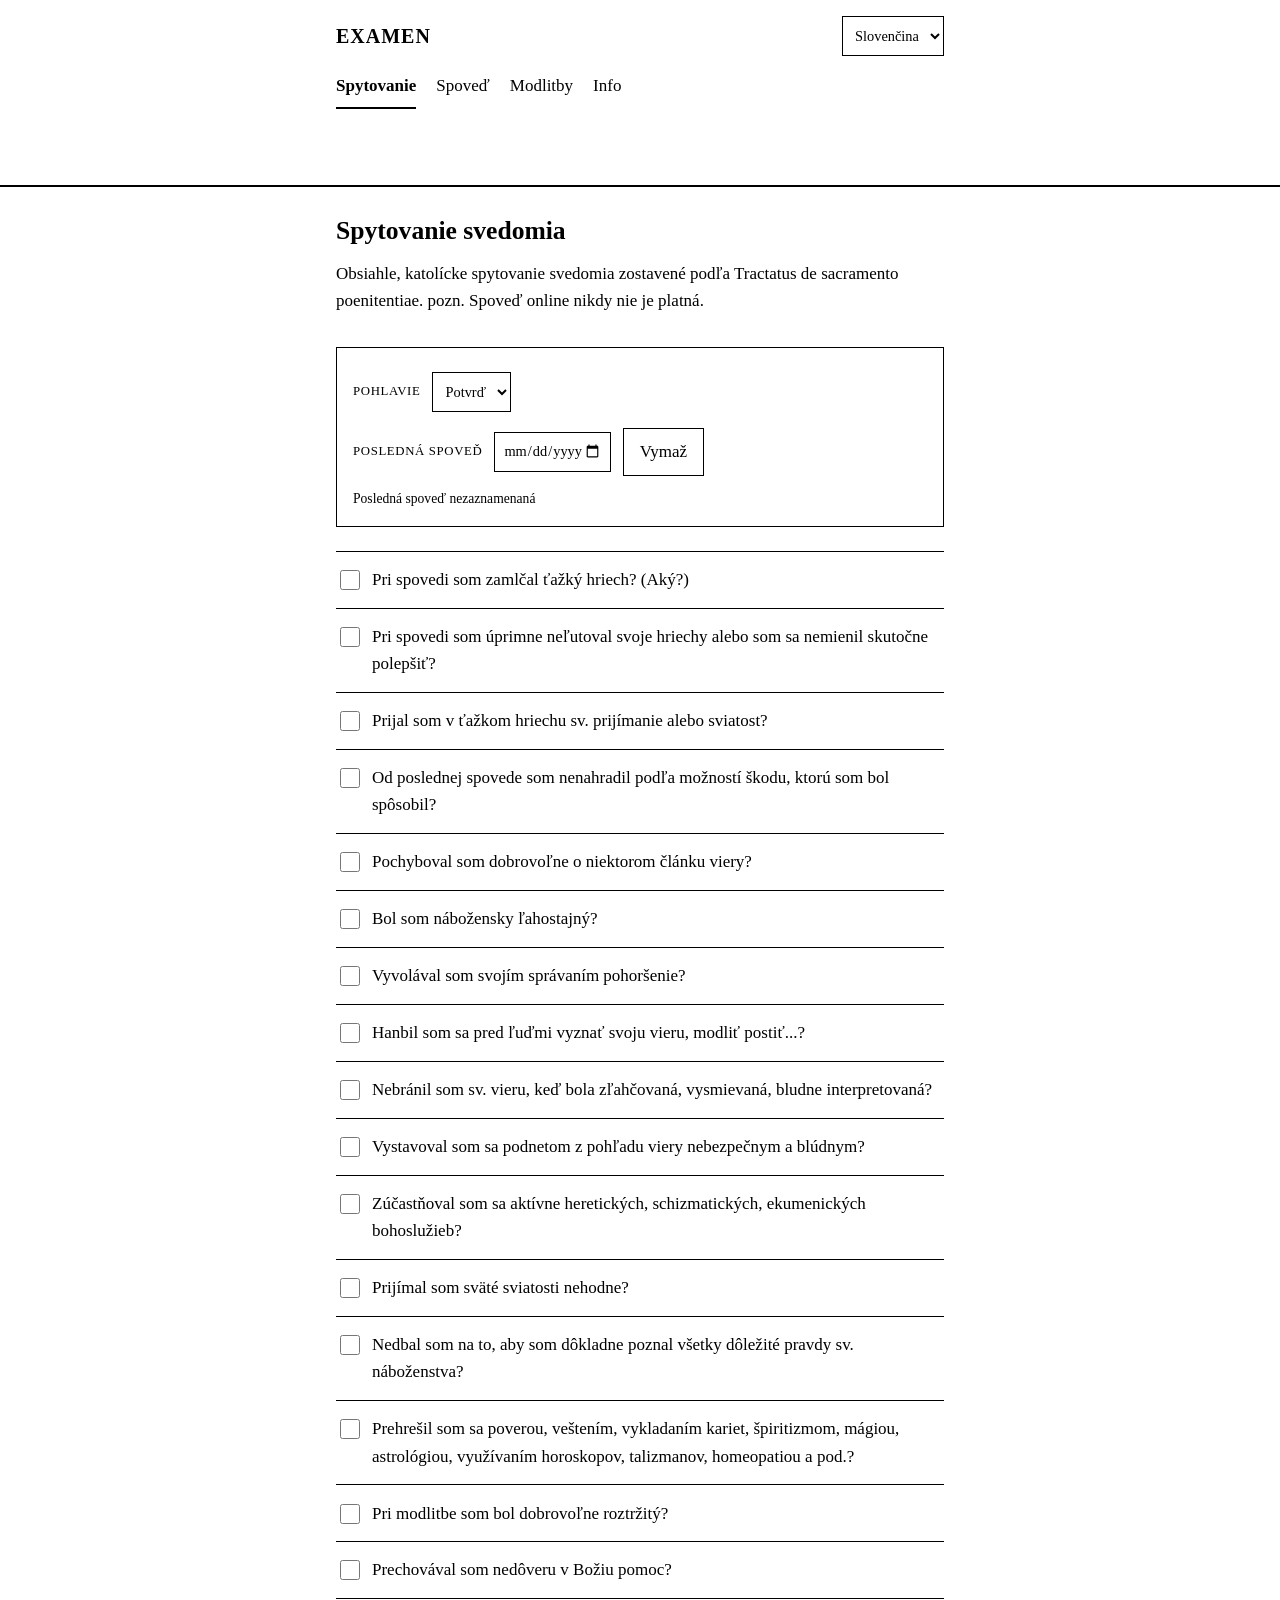
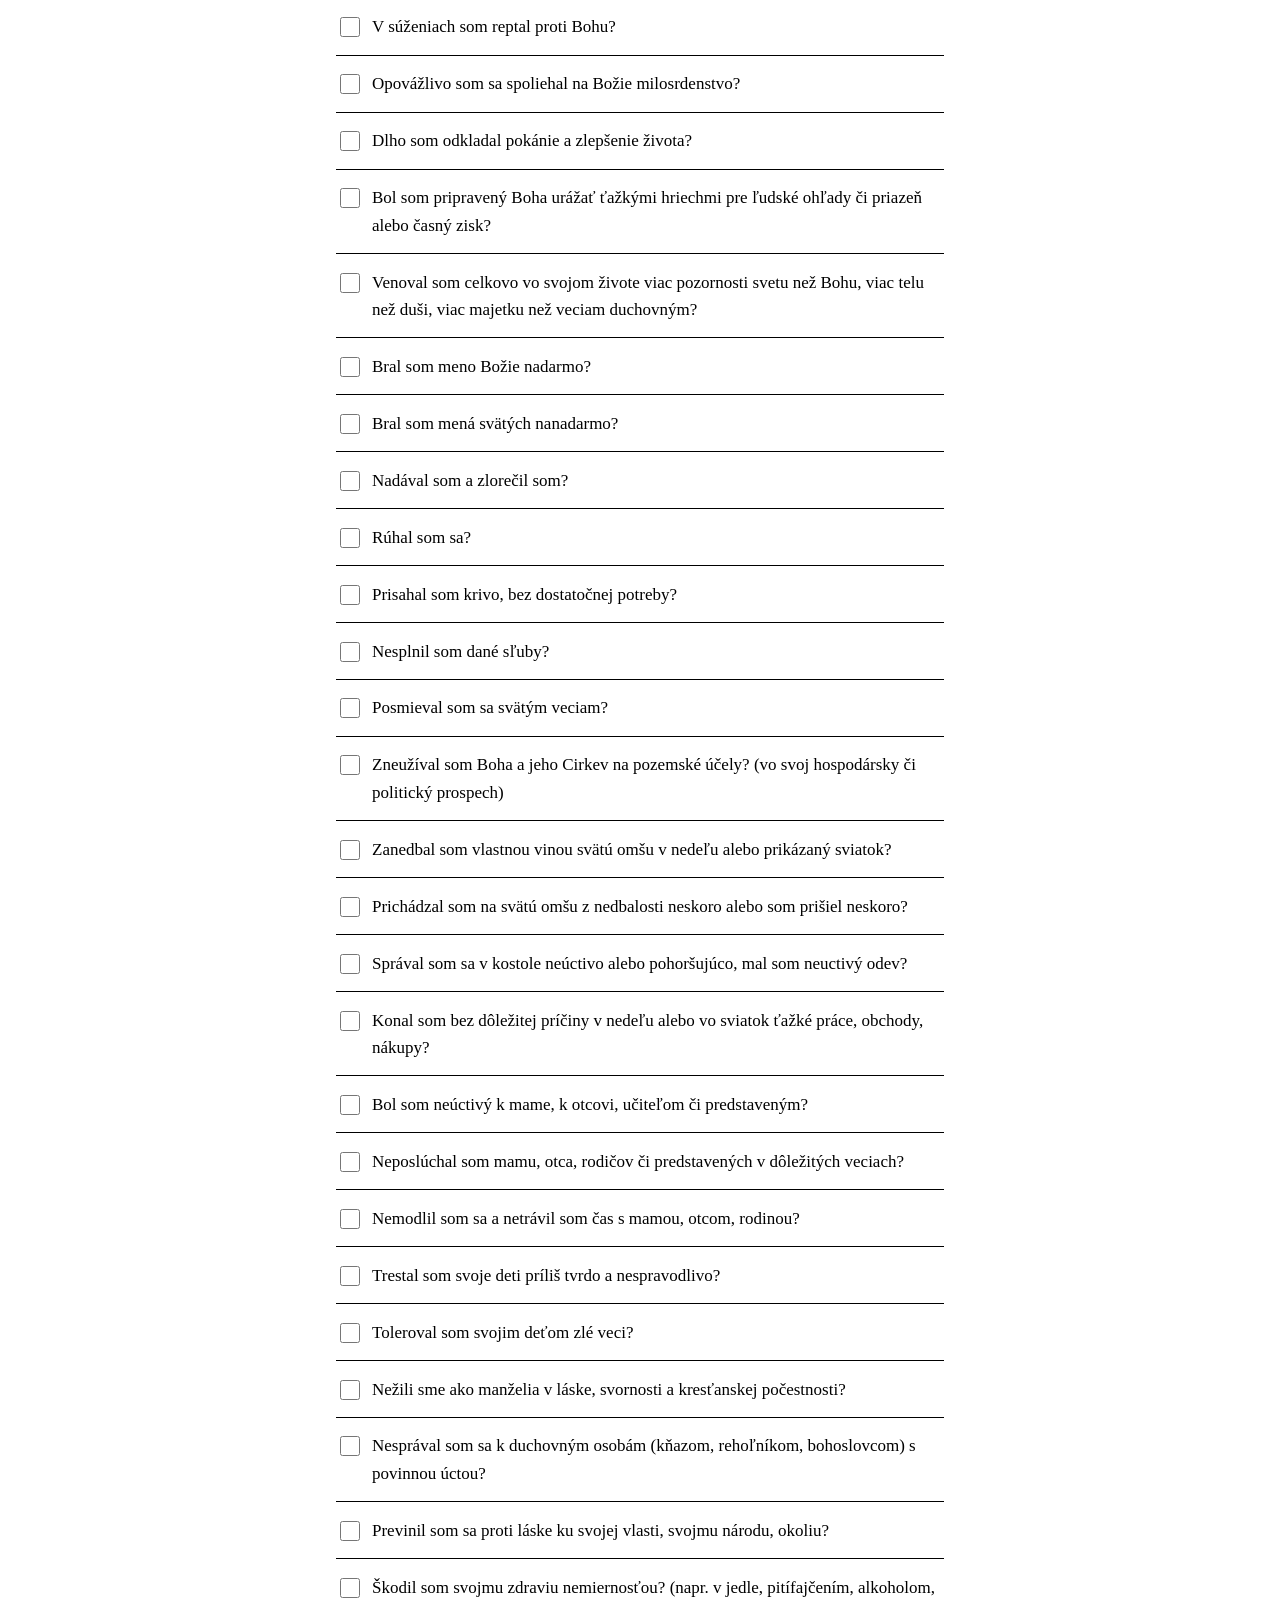
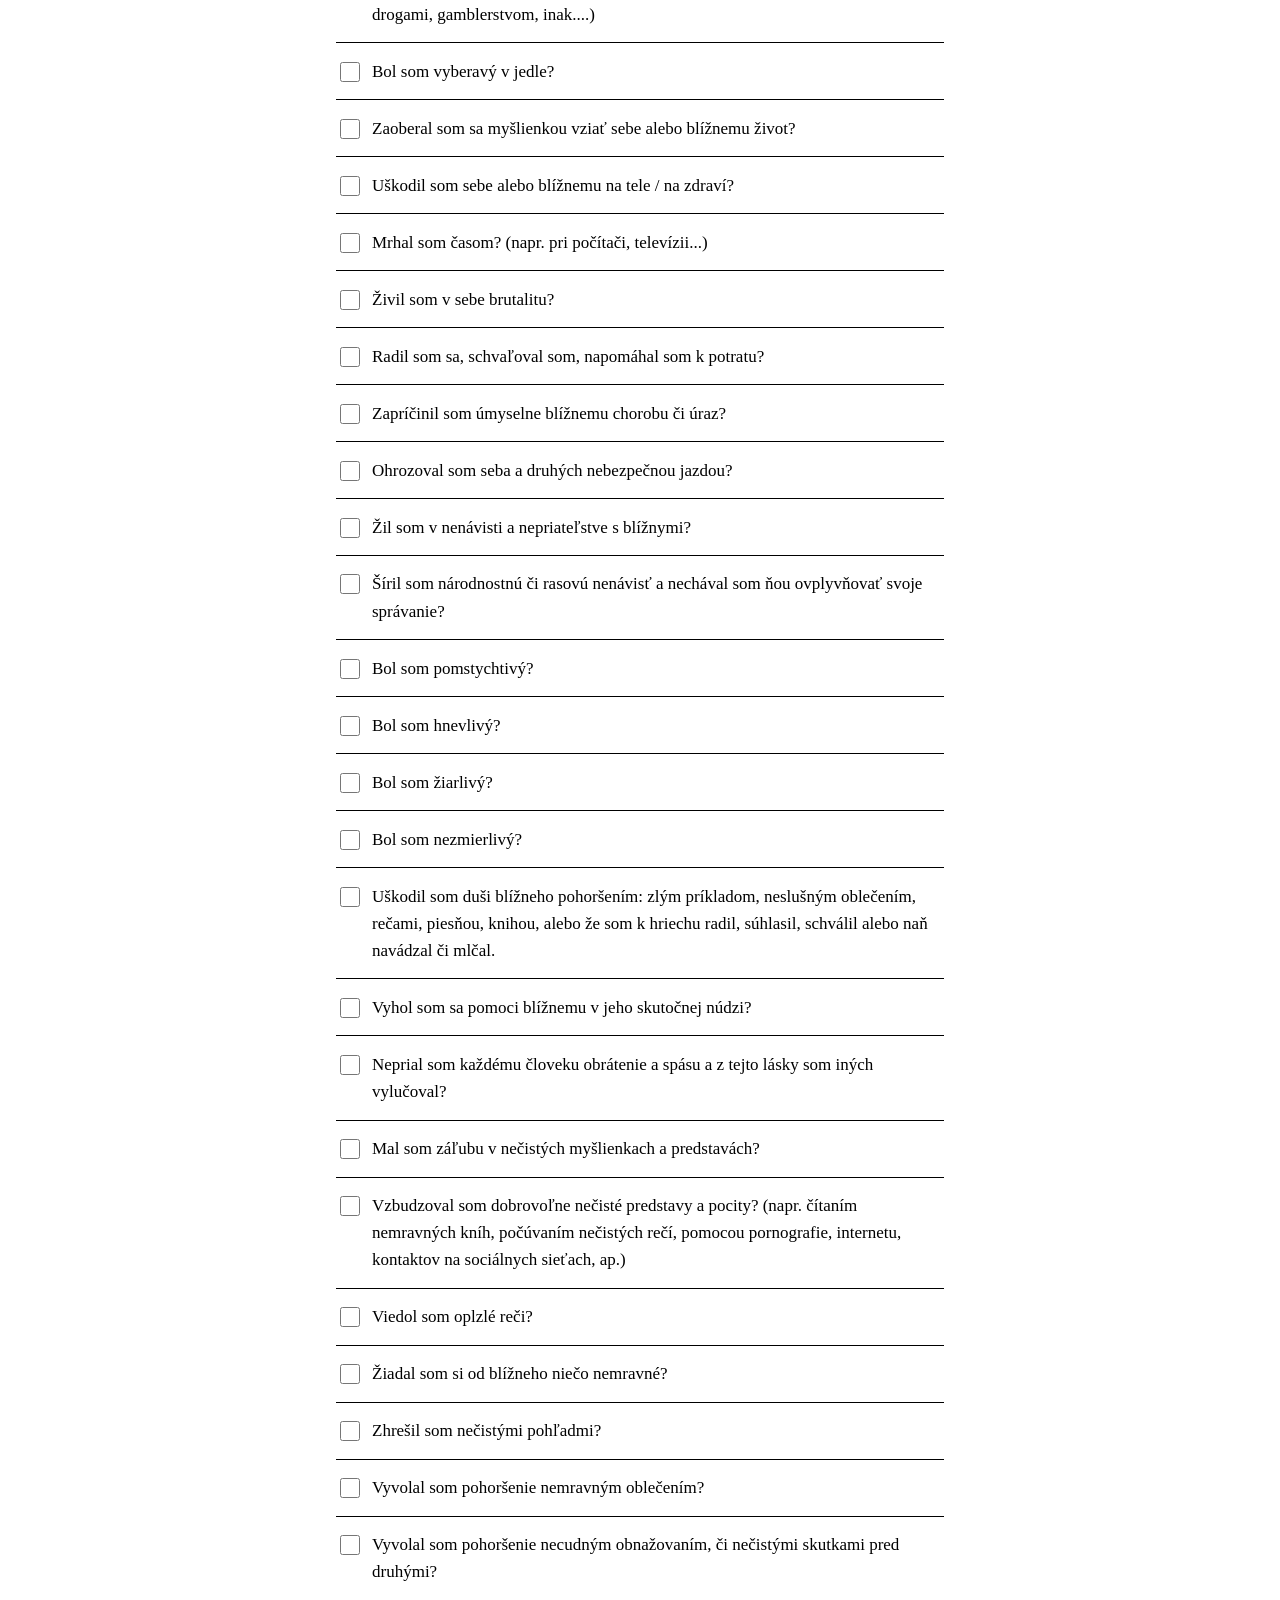
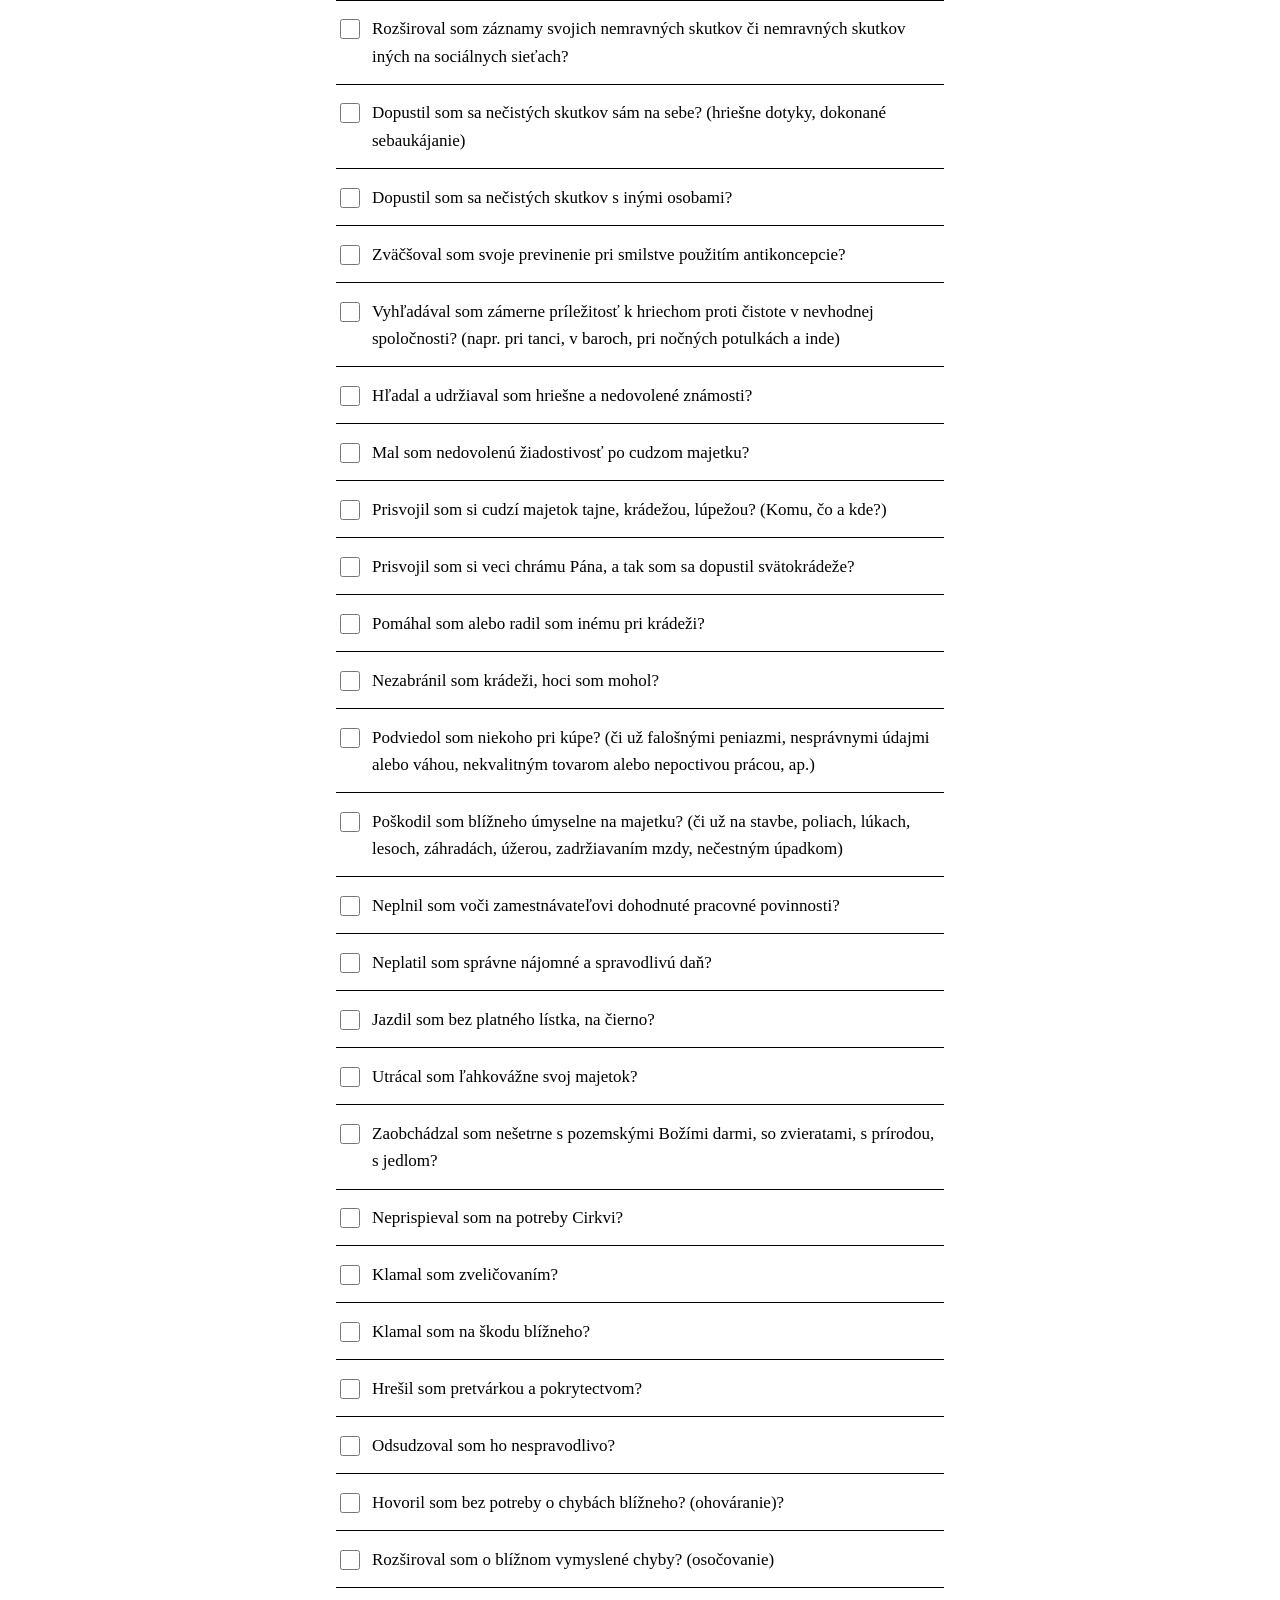
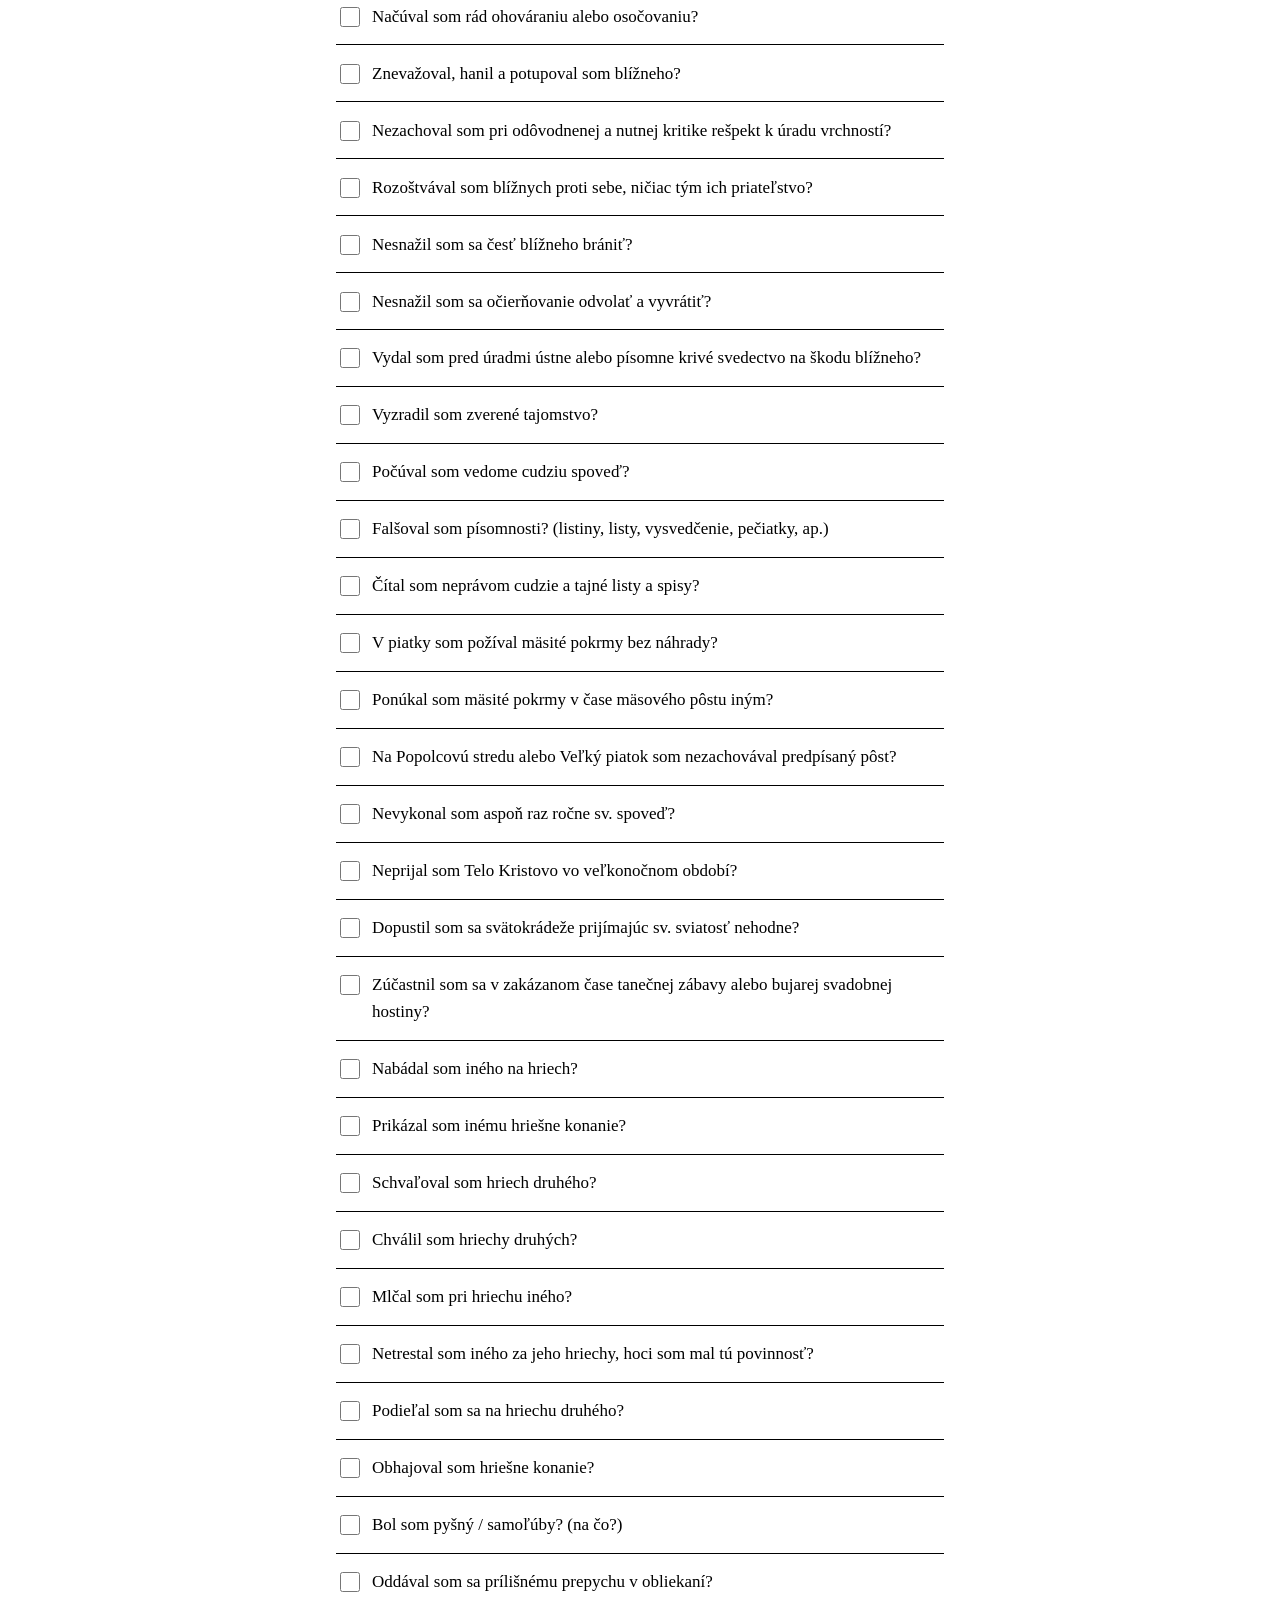
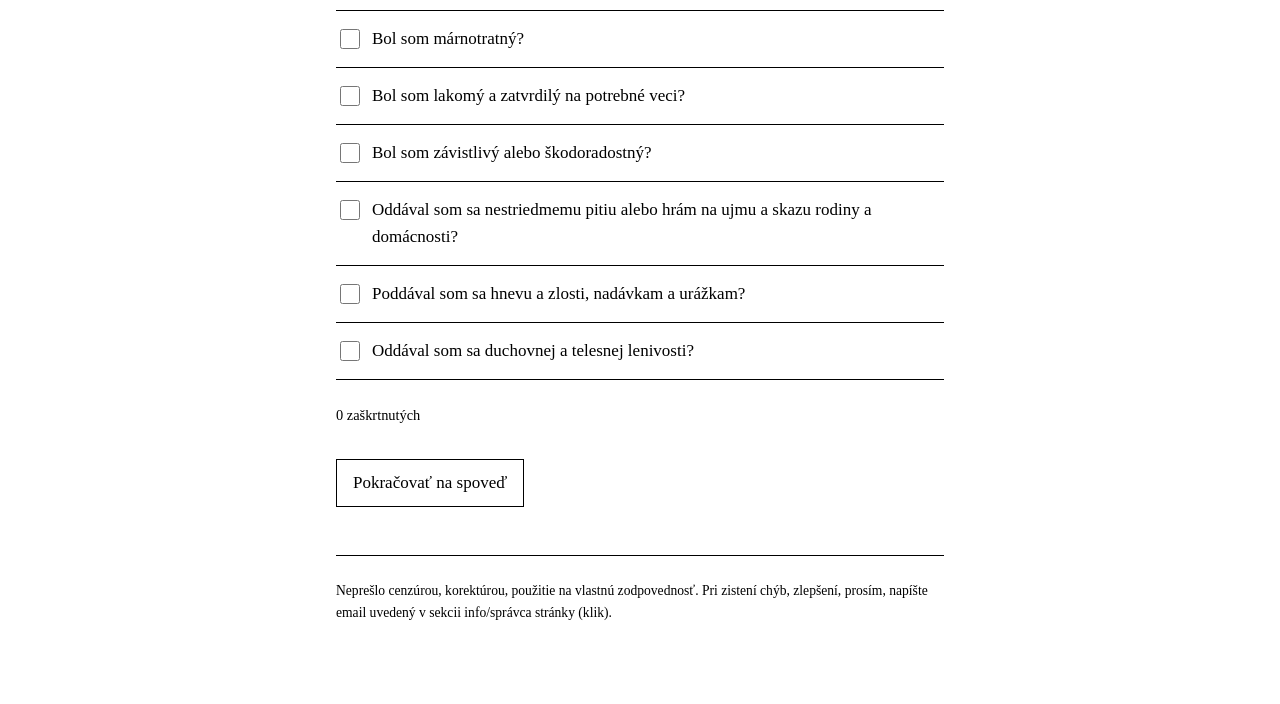
==== index.html @ a6e1ce01 "Initial commit of the app" ====
<!DOCTYPE html>
<html lang="sk">
<head>
<meta charset="utf-8">
<meta name="viewport" content="width=device-width, initial-scale=1">
<title>Spytovanie svedomia pred spoveďou - Examen</title>
<meta name="description" content="Obsiahle katolícke spytovanie svedomia pred svätou spoveďou. 125 otázok, zaškrtnuté hriechy zostávajú len vo vašom prehliadači.">
<link rel="canonical" href="https://spovednezrkadlo.sk/">
<link rel="alternate" hreflang="sk" href="https://spovednezrkadlo.sk/">
<link rel="alternate" hreflang="en" href="https://spovednezrkadlo.sk/?lang=en">
<link rel="alternate" hreflang="de" href="https://spovednezrkadlo.sk/?lang=de">
<link rel="alternate" hreflang="x-default" href="https://spovednezrkadlo.sk/">
<meta property="og:type" content="website">
<meta property="og:site_name" content="Examen">
<meta property="og:locale" content="sk_SK">
<meta property="og:locale:alternate" content="en_GB">
<meta property="og:locale:alternate" content="de_DE">
<meta property="og:title" content="Spytovanie svedomia pred spoveďou - Examen">
<meta property="og:description" content="Obsiahle katolícke spytovanie svedomia pred svätou spoveďou. 125 otázok, zaškrtnuté hriechy zostávajú len vo vašom prehliadači.">
<meta property="og:url" content="https://spovednezrkadlo.sk/">
<meta property="og:image" content="https://spovednezrkadlo.sk/og-image.png">
<meta property="og:image:width" content="1200">
<meta property="og:image:height" content="630">
<meta name="twitter:card" content="summary_large_image">
<link rel="icon" href="favicon.svg" type="image/svg+xml">
<link rel="stylesheet" href="style.css">
<script type="application/ld+json">
{
  "@context": "https://schema.org",
  "@type": "WebApplication",
  "name": "Examen",
  "alternateName": "Spovedné zrkadlo",
  "url": "https://spovednezrkadlo.sk/",
  "description": "Obsiahle katolícke spytovanie svedomia pred svätou spoveďou. 125 otázok, zaškrtnuté hriechy zostávajú len vo vašom prehliadači.",
  "applicationCategory": "LifestyleApplication",
  "operatingSystem": "Any (web browser)",
  "browserRequirements": "Requires JavaScript",
  "inLanguage": ["sk", "en", "de"],
  "isAccessibleForFree": true,
  "offers": { "@type": "Offer", "price": "0", "priceCurrency": "EUR" },
  "license": "https://www.gnu.org/licenses/gpl-3.0.html"
}
</script>
</head>
<body data-page="index">

  <header>
    <div class="wrap">
      <div class="bar">
        <a class="brand" href="index.html" data-i18n="app.name">Examen</a>
        <select id="lang" aria-label="Language"></select>
      </div>
      <nav>
        <a href="index.html" class="active" data-i18n="nav.index">Spytovanie</a>
        <a href="confession.html" data-i18n="nav.confession">Spoveď</a>
        <a href="prayers.html" data-i18n="nav.prayers">Modlitby</a>
        <a href="contact.html" data-i18n="nav.contact">Info</a>
      </nav>
    </div>
  </header>

  <main class="wrap">
    <h1 data-i18n="index.heading">Spytovanie svedomia</h1>
    <p class="lead" data-i18n="index.intro">Obsiahle, katolícke spytovanie svedomia zostavené podľa Tractatus de sacramento poenitentiae. pozn. Spoveď online nikdy nie je platná.</p>

    <p id="error" class="note" hidden></p>

    <div class="controls">
      <p class="field">
        <label for="gender" data-i18n="gender.label">Pohlavie</label>
        <select id="gender"></select>
      </p>
      <p class="field">
        <label for="last" data-i18n="last.label">Posledná spoveď</label>
        <input type="date" id="last">
        <button type="button" id="last-clear" data-i18n="last.clear"> Vymaž</button>
      </p>
      <p class="note" id="since"></p>
    </div>

    <div id="questions"></div>

    <div class="actions">
      <span class="count" id="count"></span>
    </div>

    <p class="go">
      <a class="go-link" href="confession.html" data-i18n="index.goto">Pokračovať na spoveď</a>
    </p>

    <footer>
      <p data-i18n="footer.note">Neprešlo cenzúrou, korektúrou, použitie na vlastnú zodpovednosť. Pri zistení chýb, zlepšení, prosím, napíšte email uvedený v sekcii info/správca stránky (klik).</p>
    </footer>
  </main>

<noscript>
  <p class="note">Táto stránka potrebuje JavaScript, aby načítala otázky a modlitby.</p>
</noscript>

<script src="app.js"></script>
</body>
</html>
---- style.css ----
/* Black & white, minimal. */

* { box-sizing: border-box; }

html { -webkit-text-size-adjust: 100%; }

body {
  margin: 0;
  background: #fff;
  color: #000;
  font-family: Georgia, "Times New Roman", serif;
  font-size: 17px;
  line-height: 1.6;
}

.wrap {
  max-width: 40rem;
  margin: 0 auto;
  padding: 0 1rem 4rem;
}

/* Header */

header {
  border-bottom: 2px solid #000;
  margin-bottom: 1.5rem;
}

.bar {
  display: flex;
  flex-wrap: wrap;
  align-items: center;
  justify-content: space-between;
  gap: 0.5rem;
  padding: 1rem 0 0.5rem;
}

.brand {
  font-size: 1.25rem;
  font-weight: bold;
  letter-spacing: 0.05em;
  text-transform: uppercase;
  text-decoration: none;
  color: #000;
}

select {
  font: inherit;
  font-size: 0.9rem;
  color: #000;
  background: #fff;
  border: 1px solid #000;
  border-radius: 0;
  padding: 0.4rem 0.5rem;
  min-height: 2.5rem;
}

nav {
  display: flex;
  flex-wrap: wrap;
  gap: 0 1.25rem;
  padding-bottom: 0.75rem;
}

nav a {
  color: #000;
  text-decoration: none;
  padding: 0.5rem 0;
  min-height: 2.5rem;
  display: inline-flex;
  align-items: center;
  border-bottom: 2px solid transparent;
}

nav a:hover { border-bottom-color: #000; }
nav a.active { border-bottom-color: #000; font-weight: bold; }

/* Text */

h1 { font-size: 1.6rem; margin: 1.5rem 0 0.5rem; }
h2 { font-size: 1.15rem; margin: 2rem 0 0.25rem; }
p { margin: 0.5rem 0 1rem; }

.lead { margin-bottom: 2rem; }

hr {
  border: 0;
  border-top: 1px solid #000;
  margin: 2rem 0;
}

a { color: #000; }

/* Controls */

.controls {
  border: 1px solid #000;
  padding: 0.5rem 1rem 1rem;
  margin-bottom: 1.5rem;
}

.field {
  display: flex;
  flex-wrap: wrap;
  align-items: center;
  gap: 0.75rem;
  margin: 1rem 0 0;
}

.field label {
  flex: none;
  font-size: 0.8rem;
  letter-spacing: 0.05em;
  text-transform: uppercase;
}

input[type="date"] {
  font: inherit;
  font-size: 0.9rem;
  color: #000;
  background: #fff;
  border: 1px solid #000;
  border-radius: 0;
  padding: 0.4rem 0.5rem;
  min-height: 2.5rem;
}

.controls .note { margin: 0.75rem 0 0; }

/* Questions */

.qgroup h2 {
  font-size: 0.85rem;
  letter-spacing: 0.08em;
  text-transform: uppercase;
  margin: 2.5rem 0 0.5rem;
}

.qgroup:first-child h2 { margin-top: 1rem; }

ol.questions {
  list-style: none;
  margin: 0;
  padding: 0;
  border-top: 1px solid #000;
}

ol.questions li { border-bottom: 1px solid #000; }

ol.questions label {
  display: flex;
  gap: 0.75rem;
  align-items: flex-start;
  padding: 0.9rem 0.25rem;
  cursor: pointer;
  min-height: 3rem;
}

ol.questions input[type="checkbox"] {
  width: 1.25rem;
  height: 1.25rem;
  margin: 0.25rem 0 0;
  accent-color: #000;
  flex: none;
}

.qtext { flex: 1; }

input:checked ~ .qtext { text-decoration: line-through; }

/* Buttons */

.actions {
  display: flex;
  flex-wrap: wrap;
  gap: 0.75rem;
  align-items: center;
  margin: 1.5rem 0;
}

button {
  font: inherit;
  color: #000;
  background: #fff;
  border: 1px solid #000;
  border-radius: 0;
  padding: 0.6rem 1rem;
  min-height: 2.75rem;
  cursor: pointer;
}

button:hover { background: #000; color: #fff; }

.count { font-size: 0.9rem; }

/* Confession */

.formula {
  border-left: 2px solid #000;
  padding-left: 1rem;
  margin: 1.5rem 0;
}

ol.sins {
  margin: 1.5rem 0;
  padding-left: 1.5rem;
}

ol.sins li { margin-bottom: 0.5rem; }

.go { margin: 2rem 0; }

.go-link {
  display: inline-block;
  border: 1px solid #000;
  padding: 0.6rem 1rem;
  min-height: 2.75rem;
  text-decoration: none;
}

.go-link:hover { background: #000; color: #fff; }

/* Prayers */

.prayer { margin-bottom: 2.5rem; }
.prayer p { white-space: pre-line; }

.source {
  font-size: 0.85rem;
  margin-top: 0.5rem;
}

/* Contact */

dl.contact { margin: 0; }
dl.contact dt {
  font-size: 0.8rem;
  letter-spacing: 0.05em;
  text-transform: uppercase;
  margin-top: 1.25rem;
}
dl.contact dd { margin: 0.25rem 0 0; }
dl.contact a {
  display: inline-block;
  padding: 0.4rem 0;
  min-height: 2.5rem;
}

footer {
  border-top: 1px solid #000;
  margin-top: 3rem;
  padding-top: 1rem;
  font-size: 0.85rem;
}

.note { font-size: 0.85rem; }

@media (max-width: 30rem) {
  body { font-size: 16px; }
}
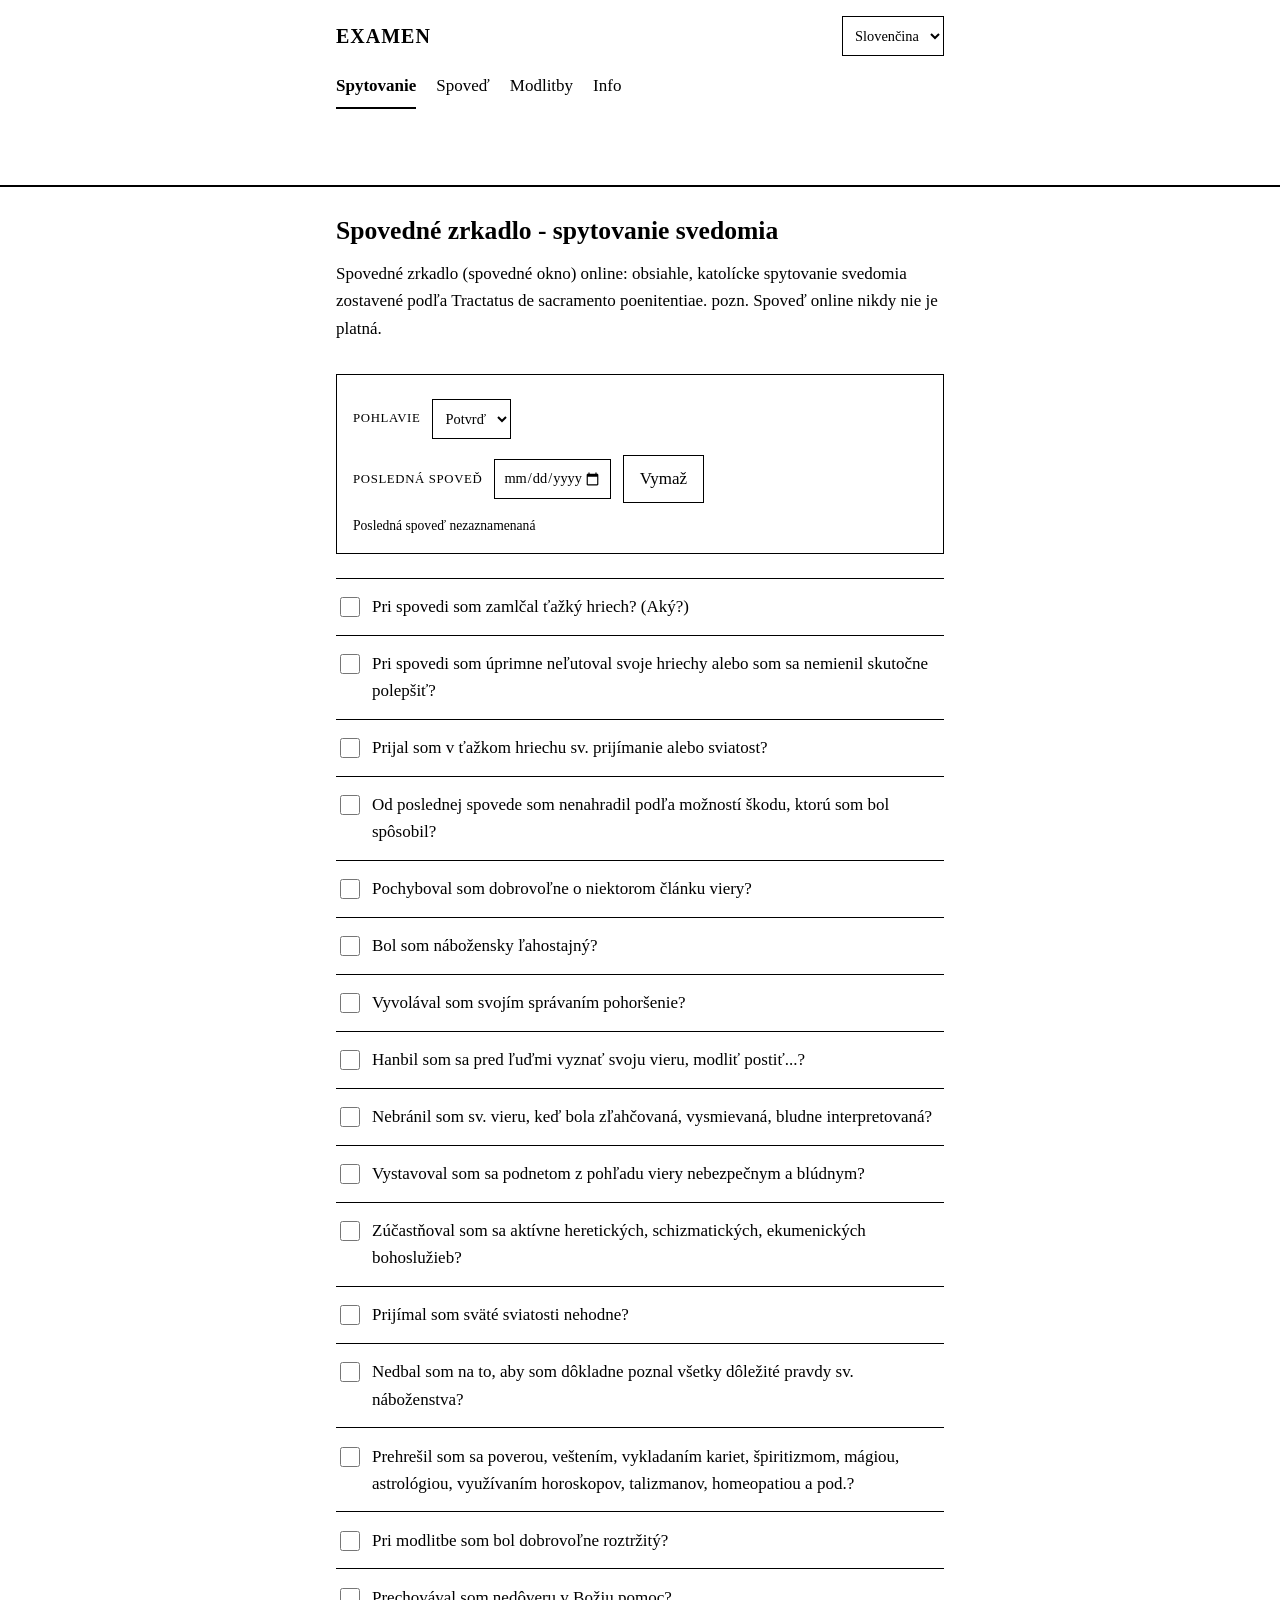
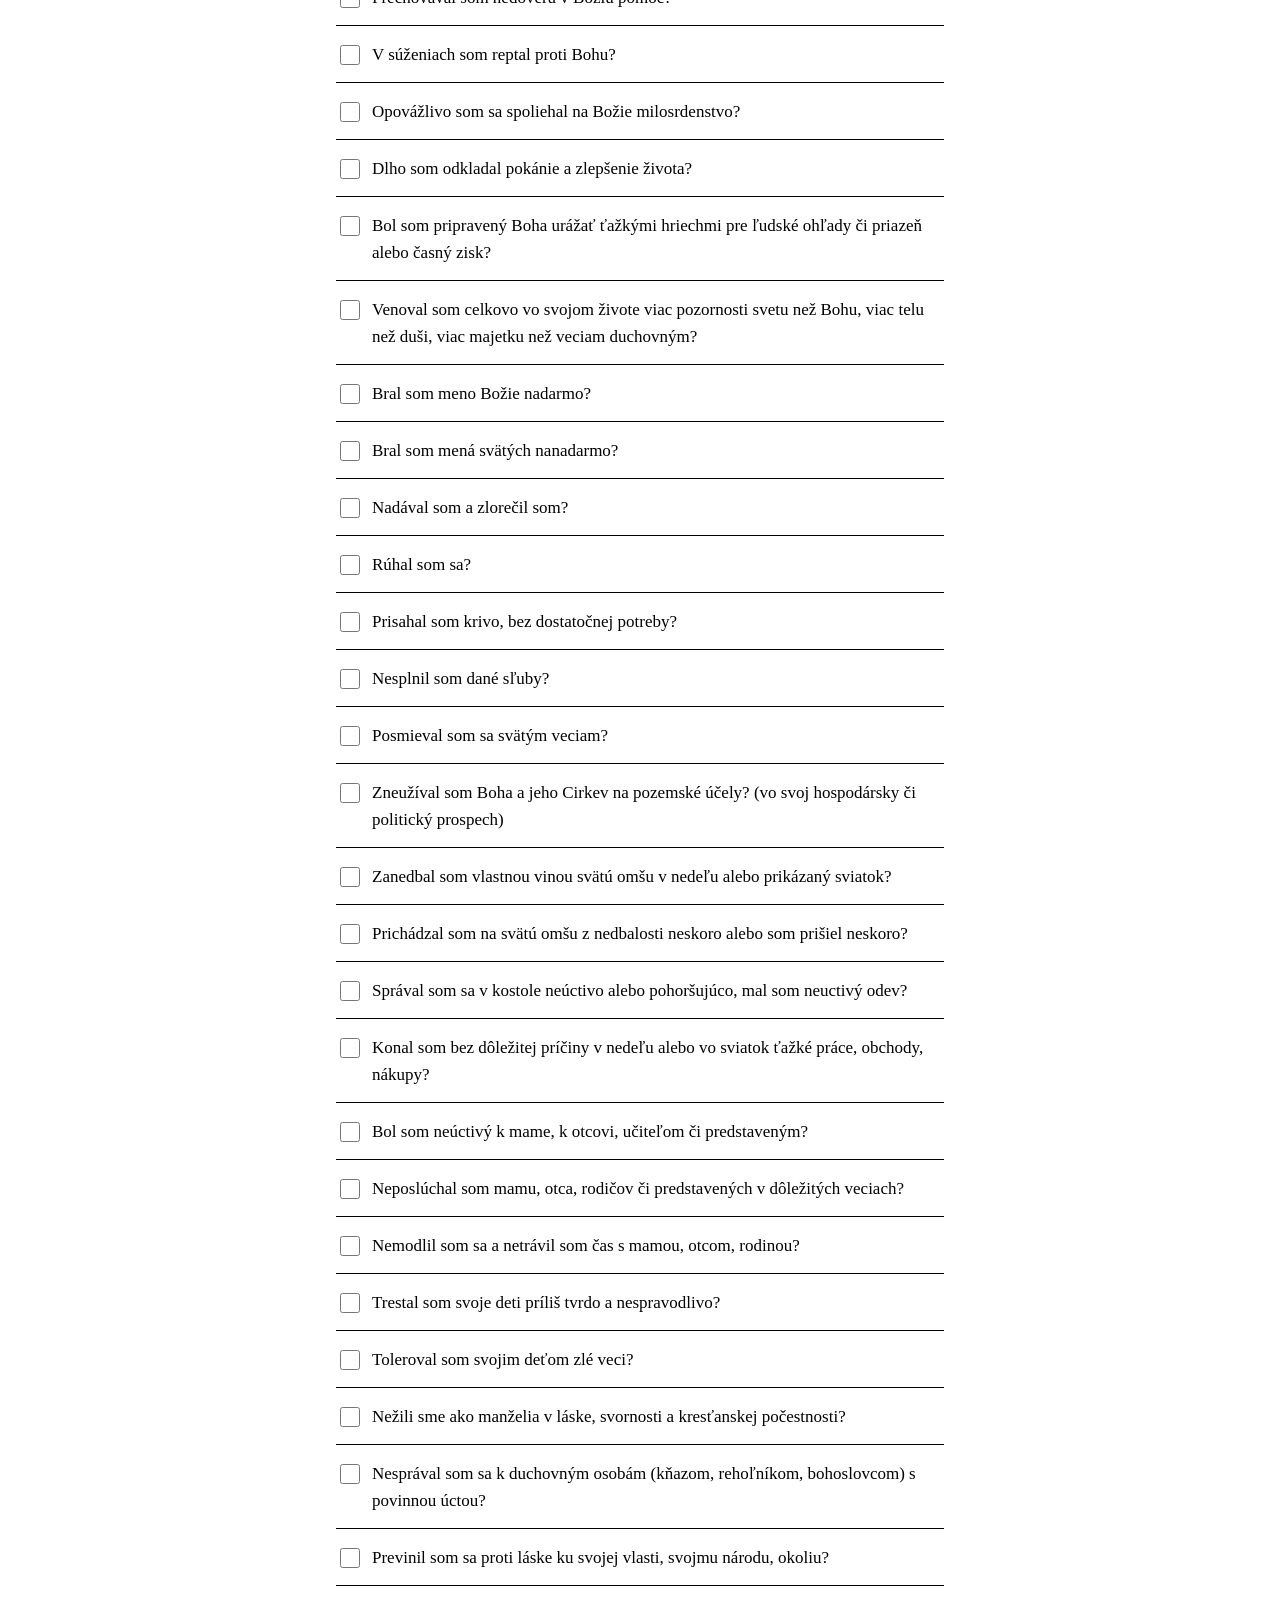
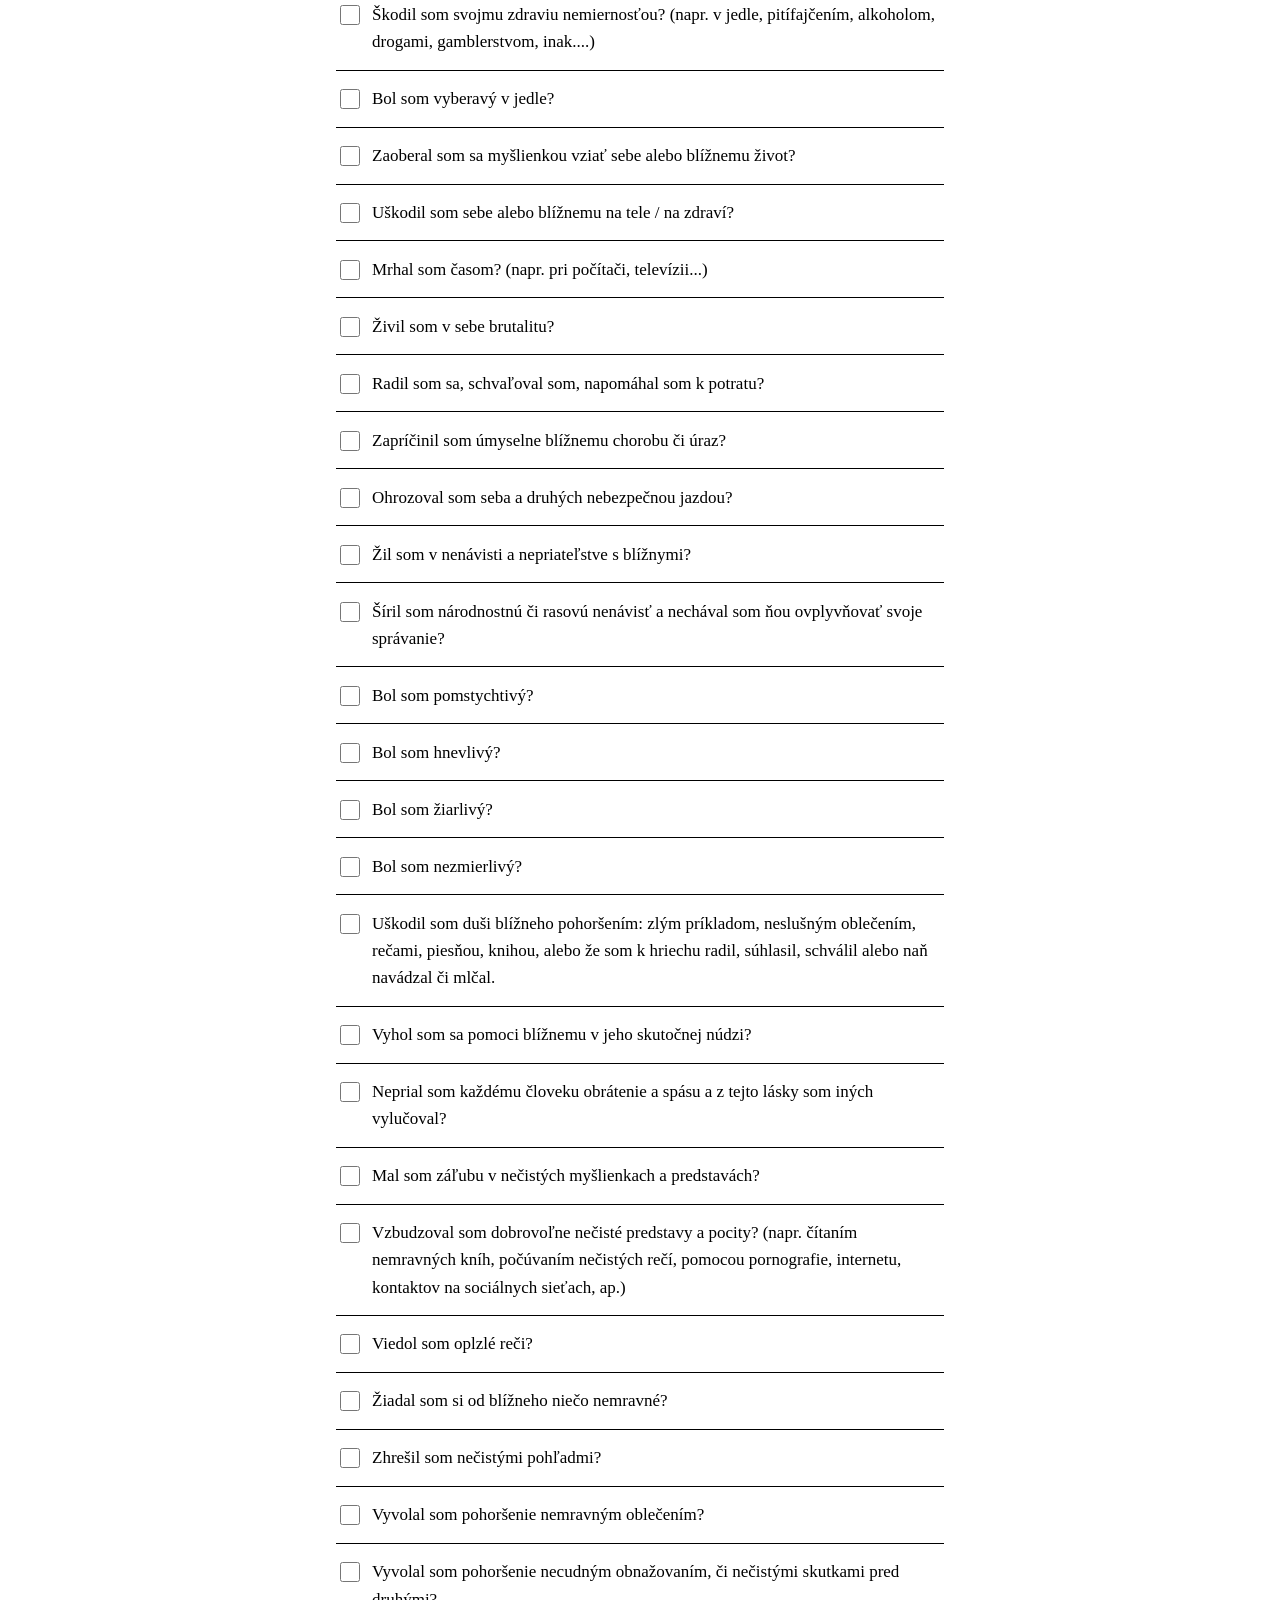
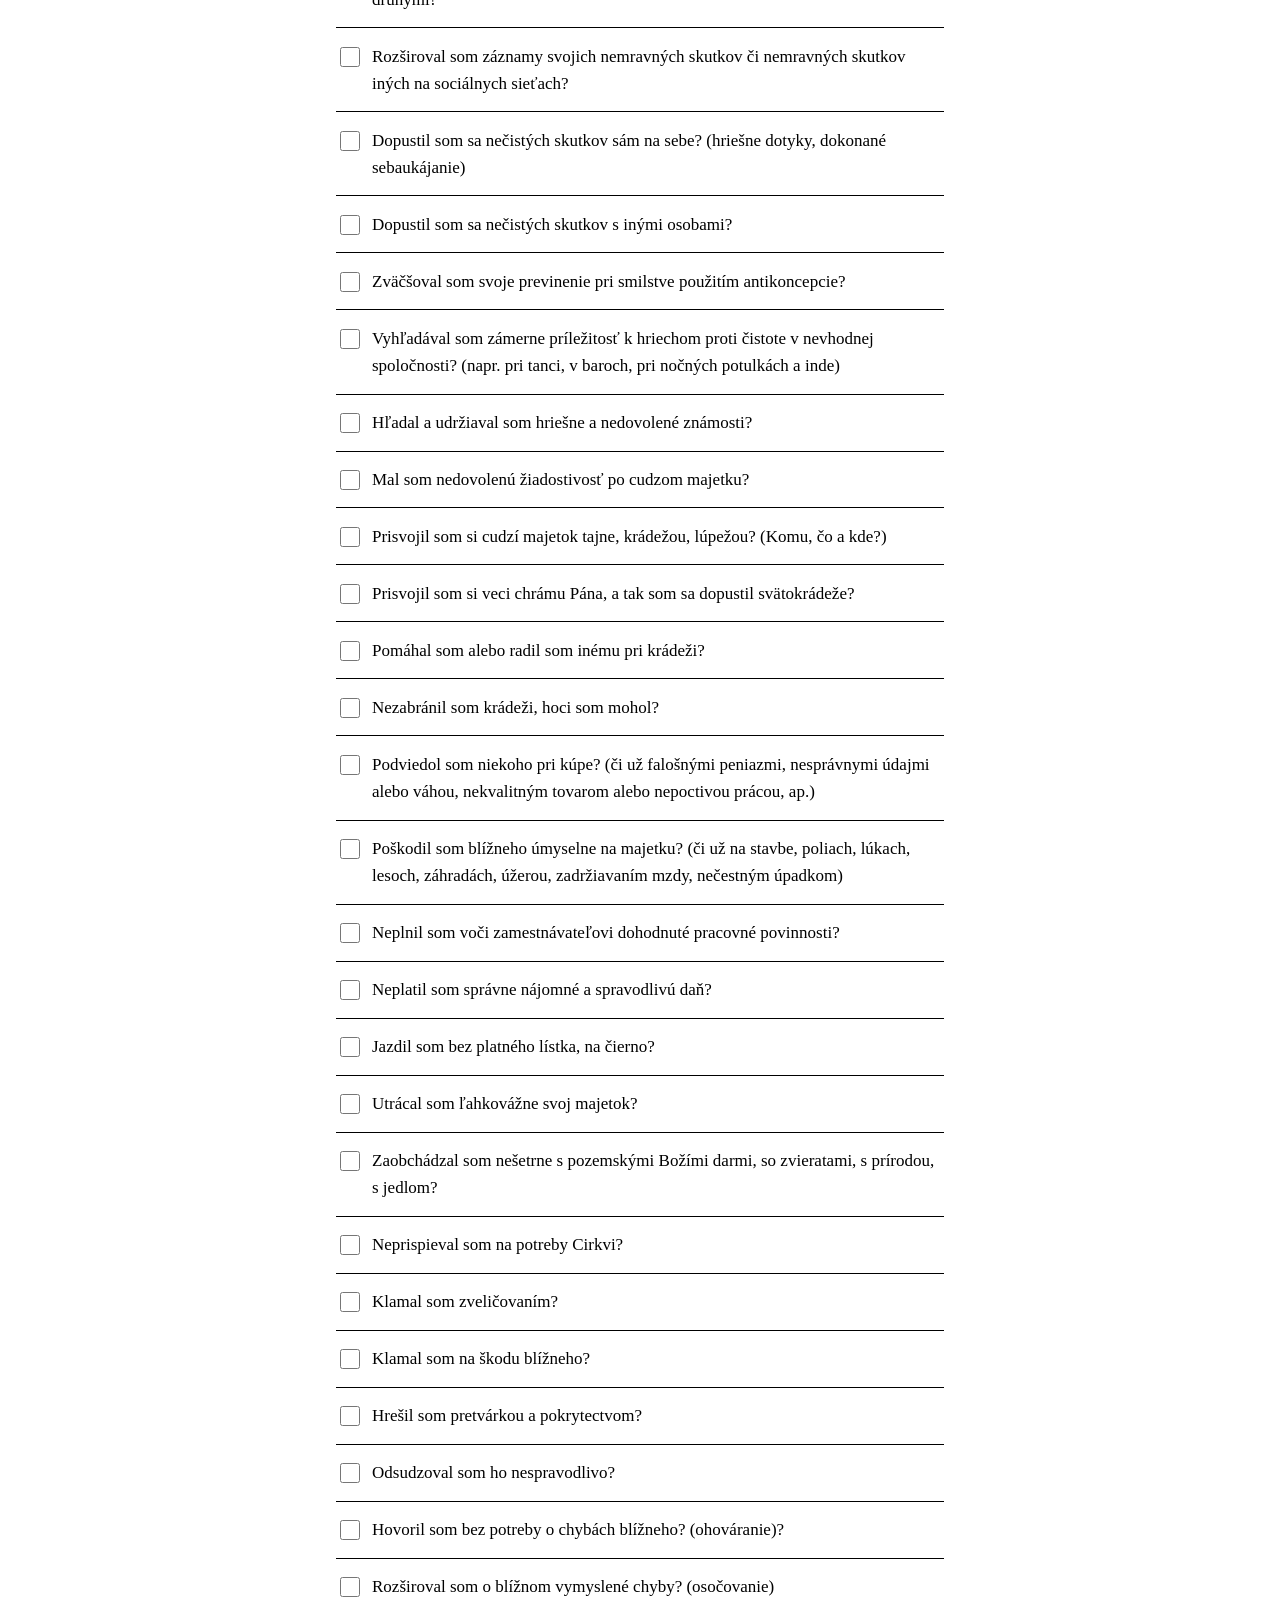
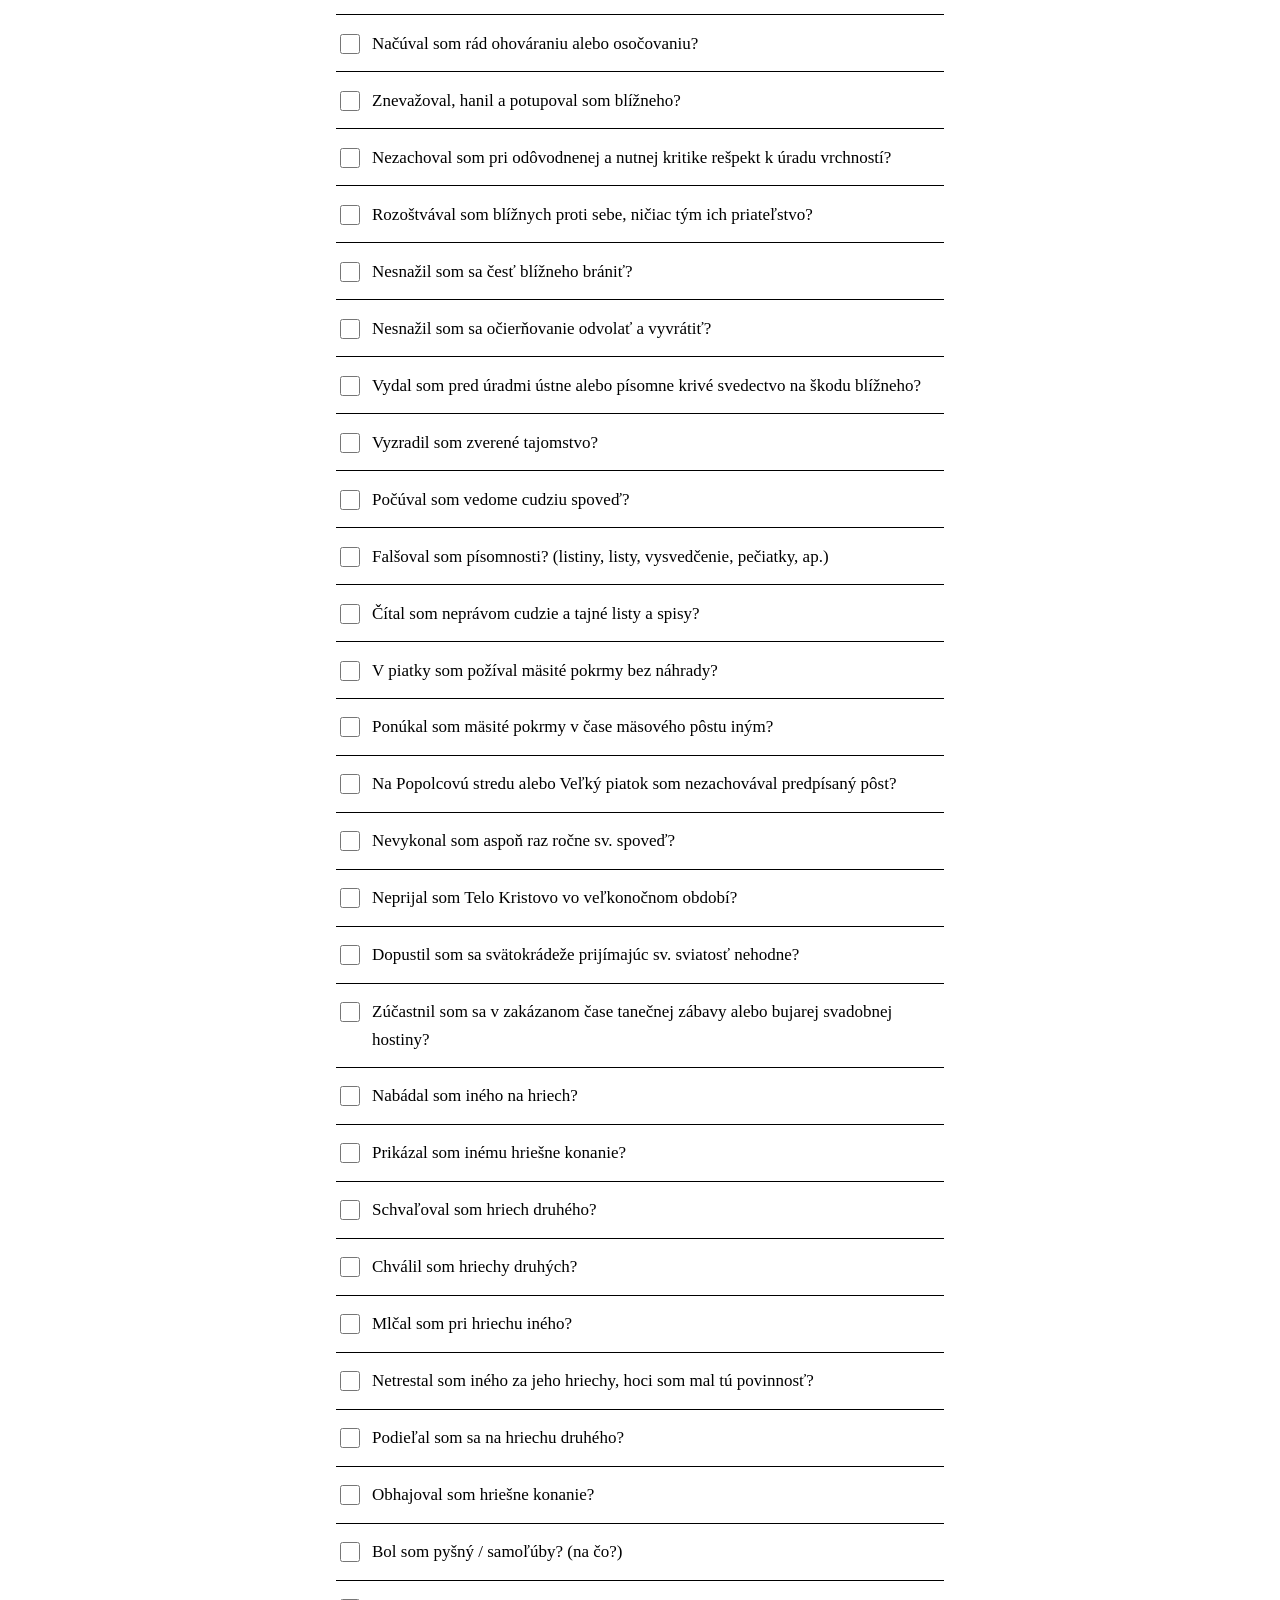
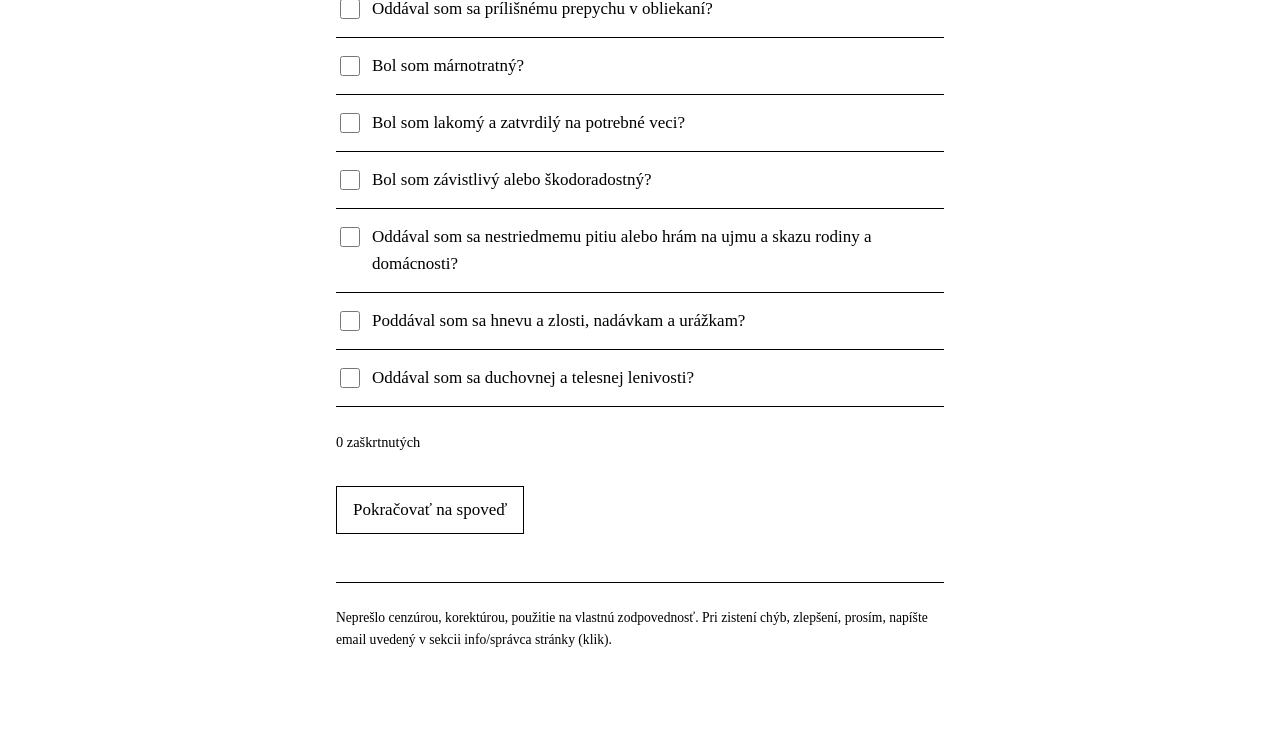
==== commit b5c6dc07: "Improve search indexing" ====
--- a/index.html
+++ b/index.html
@@ -3,8 +3,10 @@
 <head>
 <meta charset="utf-8">
 <meta name="viewport" content="width=device-width, initial-scale=1">
-<title>Spytovanie svedomia pred spoveďou - Examen</title>
-<meta name="description" content="Obsiahle katolícke spytovanie svedomia pred svätou spoveďou. 125 otázok, zaškrtnuté hriechy zostávajú len vo vašom prehliadači.">
+<title>Spovedné zrkadlo online - spytovanie svedomia - Examen</title>
+<meta name="description" content="Spovedné zrkadlo online: obsiahle katolícke spytovanie svedomia pred svätou spoveďou. 125 otázok, zaškrtnuté hriechy zostávajú len vo vašom prehliadači.">
+<meta name="keywords" content="spovedné zrkadlo, spovedné okno, spovedné zrkadlo online, spovedné okno online, spytovanie svedomia, spytovanie svedomia pred spoveďou, svätá spoveď, katolícka spoveď, formula spovede, modlitba pred spoveďou, modlitba ľútosti, examen, confession app">
+<meta name="robots" content="index, follow, max-snippet:-1, max-image-preview:large">
 <link rel="canonical" href="https://spovednezrkadlo.sk/">
 <link rel="alternate" hreflang="sk" href="https://spovednezrkadlo.sk/">
 <link rel="alternate" hreflang="en" href="https://spovednezrkadlo.sk/?lang=en">
@@ -15,12 +17,13 @@
 <meta property="og:locale" content="sk_SK">
 <meta property="og:locale:alternate" content="en_GB">
 <meta property="og:locale:alternate" content="de_DE">
-<meta property="og:title" content="Spytovanie svedomia pred spoveďou - Examen">
-<meta property="og:description" content="Obsiahle katolícke spytovanie svedomia pred svätou spoveďou. 125 otázok, zaškrtnuté hriechy zostávajú len vo vašom prehliadači.">
+<meta property="og:title" content="Spovedné zrkadlo online - spytovanie svedomia - Examen">
+<meta property="og:description" content="Spovedné zrkadlo online: obsiahle katolícke spytovanie svedomia pred svätou spoveďou. 125 otázok, zaškrtnuté hriechy zostávajú len vo vašom prehliadači.">
 <meta property="og:url" content="https://spovednezrkadlo.sk/">
 <meta property="og:image" content="https://spovednezrkadlo.sk/og-image.png">
 <meta property="og:image:width" content="1200">
 <meta property="og:image:height" content="630">
+<meta property="og:image:alt" content="Spovedné zrkadlo - spytovanie svedomia pred svätou spoveďou">
 <meta name="twitter:card" content="summary_large_image">
 <link rel="icon" href="favicon.svg" type="image/svg+xml">
 <link rel="stylesheet" href="style.css">
@@ -28,17 +31,23 @@
 {
   "@context": "https://schema.org",
   "@type": "WebApplication",
-  "name": "Examen",
-  "alternateName": "Spovedné zrkadlo",
+  "name": "Spovedné zrkadlo",
+  "alternateName": ["Spovedné okno", "Spovedné zrkadlo online", "Examen"],
   "url": "https://spovednezrkadlo.sk/",
-  "description": "Obsiahle katolícke spytovanie svedomia pred svätou spoveďou. 125 otázok, zaškrtnuté hriechy zostávajú len vo vašom prehliadači.",
+  "description": "Spovedné zrkadlo online: obsiahle katolícke spytovanie svedomia pred svätou spoveďou. 125 otázok, zaškrtnuté hriechy zostávajú len vo vašom prehliadači.",
+  "keywords": "spovedné zrkadlo, spovedné okno, spovedné zrkadlo online, spovedné okno online, spytovanie svedomia, spytovanie svedomia pred spoveďou, svätá spoveď, katolícka spoveď, formula spovede, modlitba pred spoveďou, modlitba ľútosti, examen, confession app",
   "applicationCategory": "LifestyleApplication",
   "operatingSystem": "Any (web browser)",
   "browserRequirements": "Requires JavaScript",
   "inLanguage": ["sk", "en", "de"],
   "isAccessibleForFree": true,
+  "isFamilyFriendly": true,
   "offers": { "@type": "Offer", "price": "0", "priceCurrency": "EUR" },
-  "license": "https://www.gnu.org/licenses/gpl-3.0.html"
+  "license": "https://www.gnu.org/licenses/gpl-3.0.html",
+  "about": {
+    "@type": "Thing",
+    "name": "Spytovanie svedomia pred svätou spoveďou"
+  }
 }
 </script>
 </head>
@@ -60,8 +69,8 @@
   </header>
 
   <main class="wrap">
-    <h1 data-i18n="index.heading">Spytovanie svedomia</h1>
-    <p class="lead" data-i18n="index.intro">Obsiahle, katolícke spytovanie svedomia zostavené podľa Tractatus de sacramento poenitentiae. pozn. Spoveď online nikdy nie je platná.</p>
+    <h1 data-i18n="index.heading">Spovedné zrkadlo - spytovanie svedomia</h1>
+    <p class="lead" data-i18n="index.intro">Spovedné zrkadlo (spovedné okno) online: obsiahle, katolícke spytovanie svedomia zostavené podľa Tractatus de sacramento poenitentiae. pozn. Spoveď online nikdy nie je platná.</p>
 
     <p id="error" class="note" hidden></p>
 
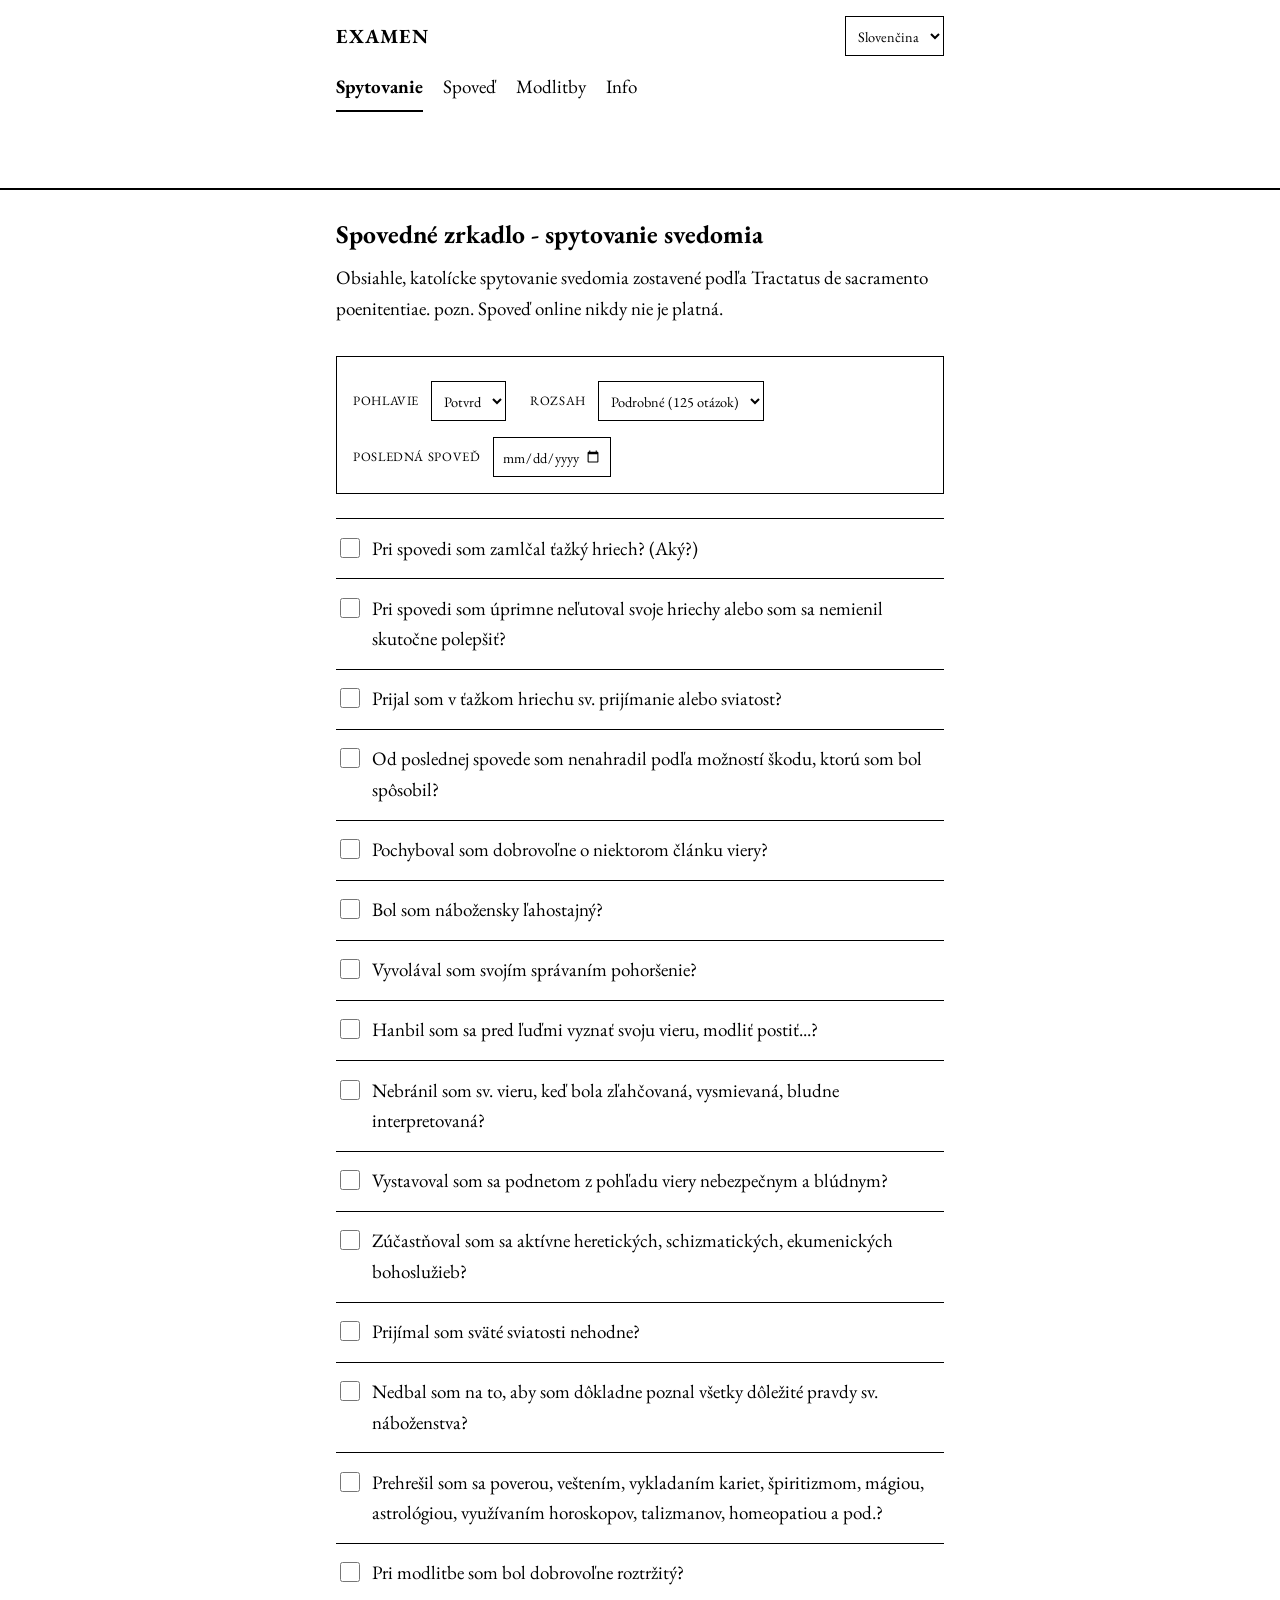
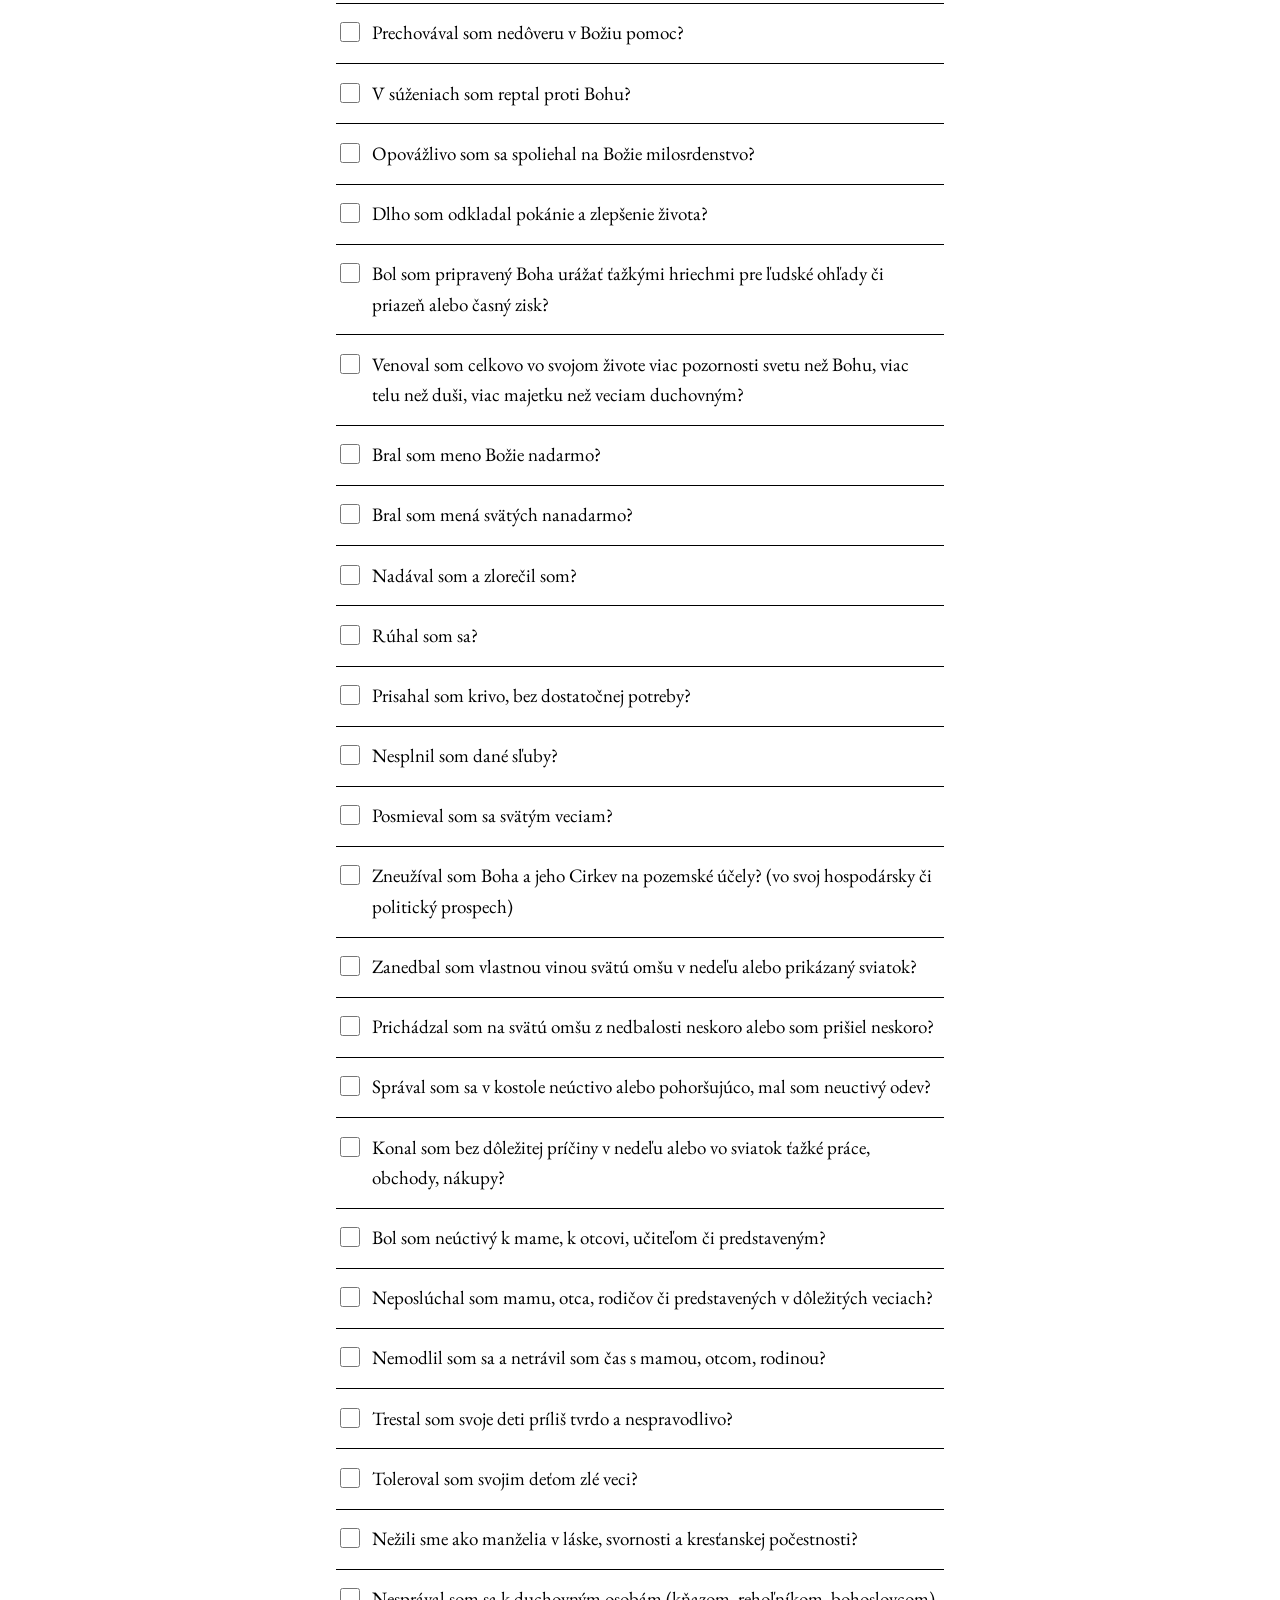
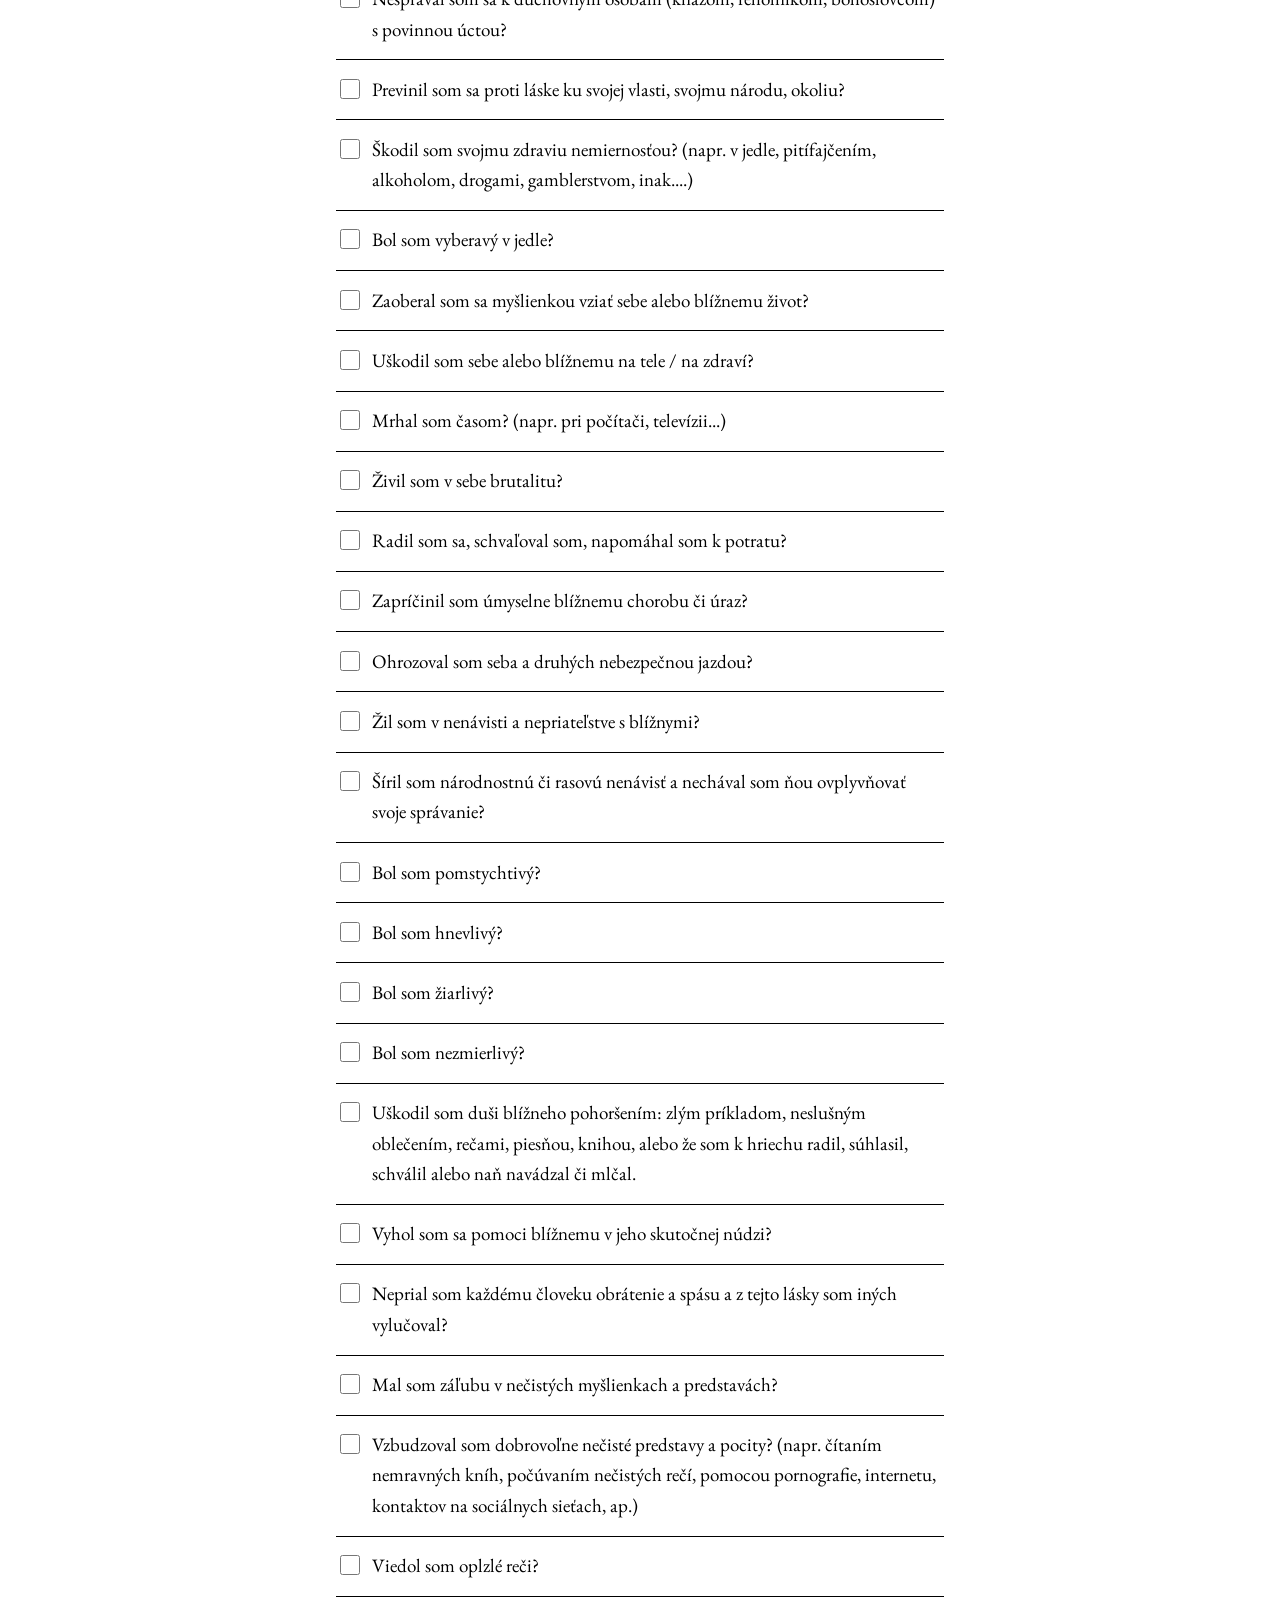
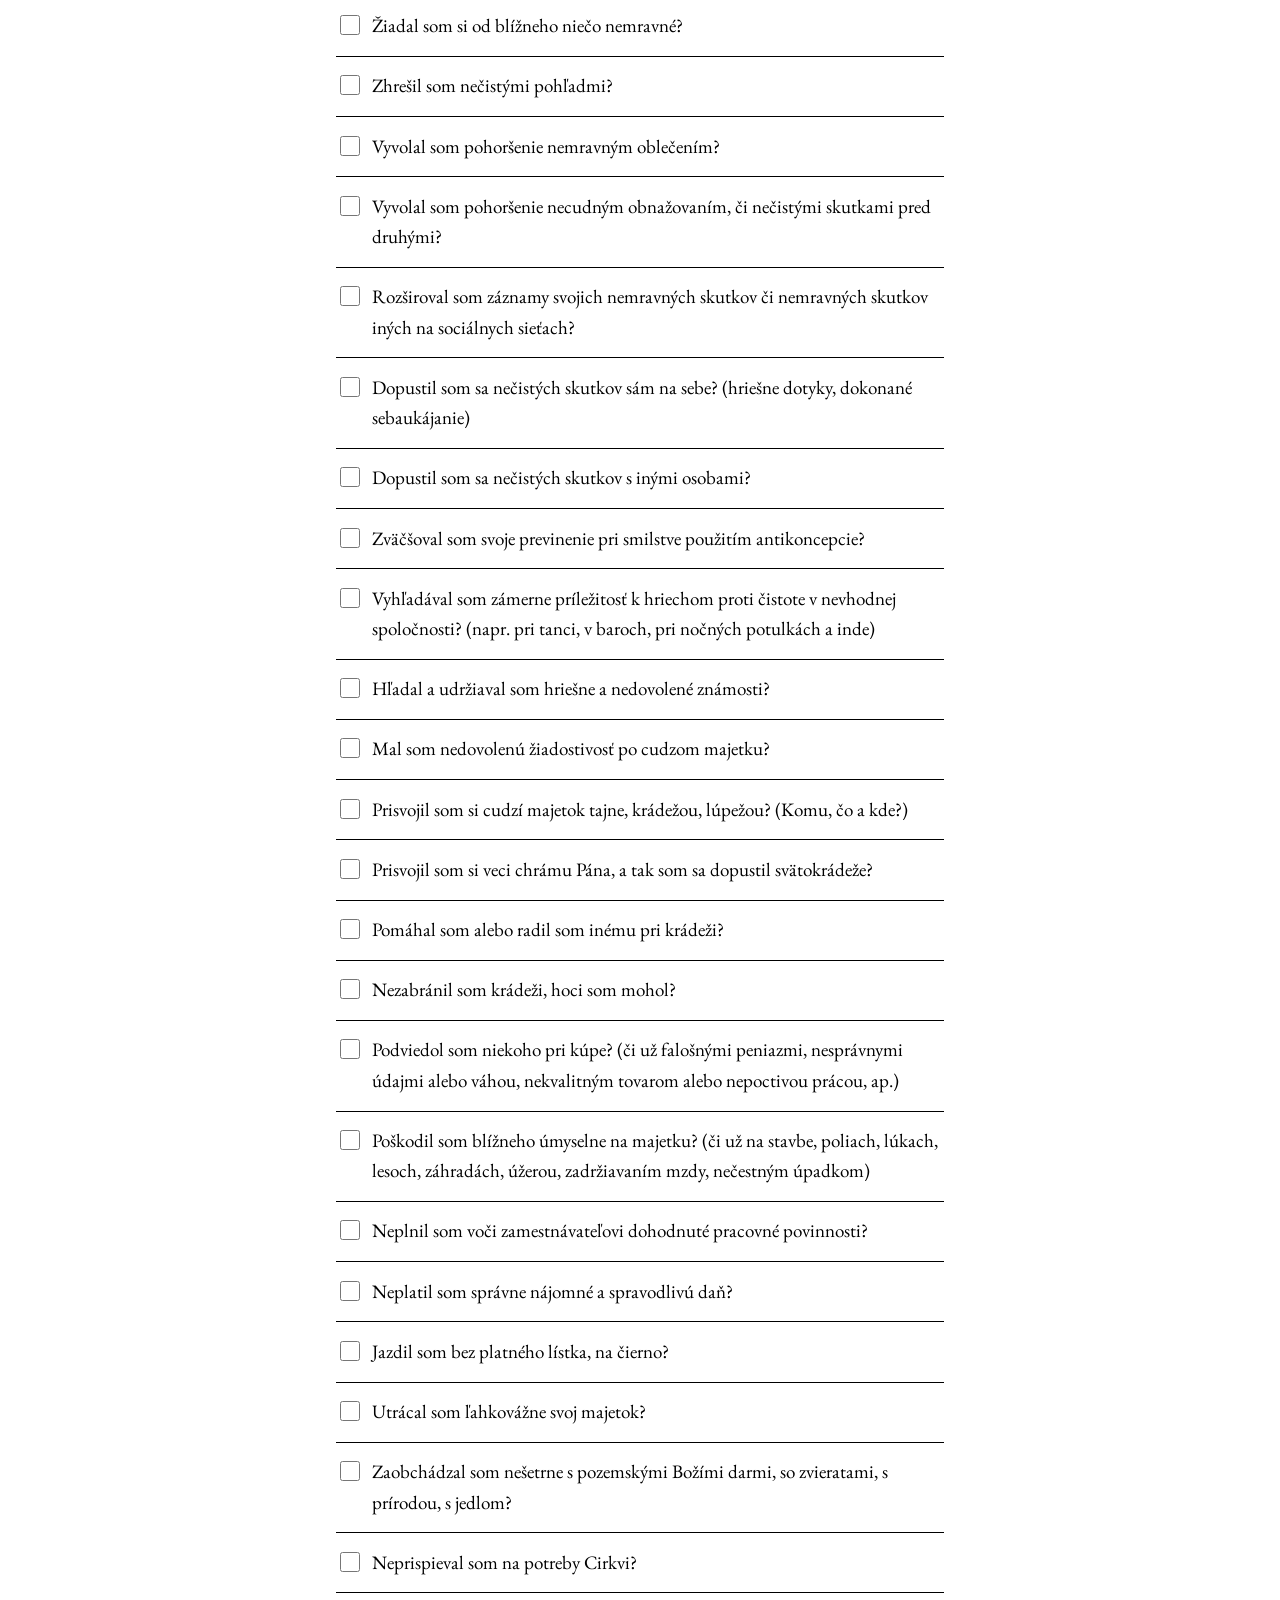
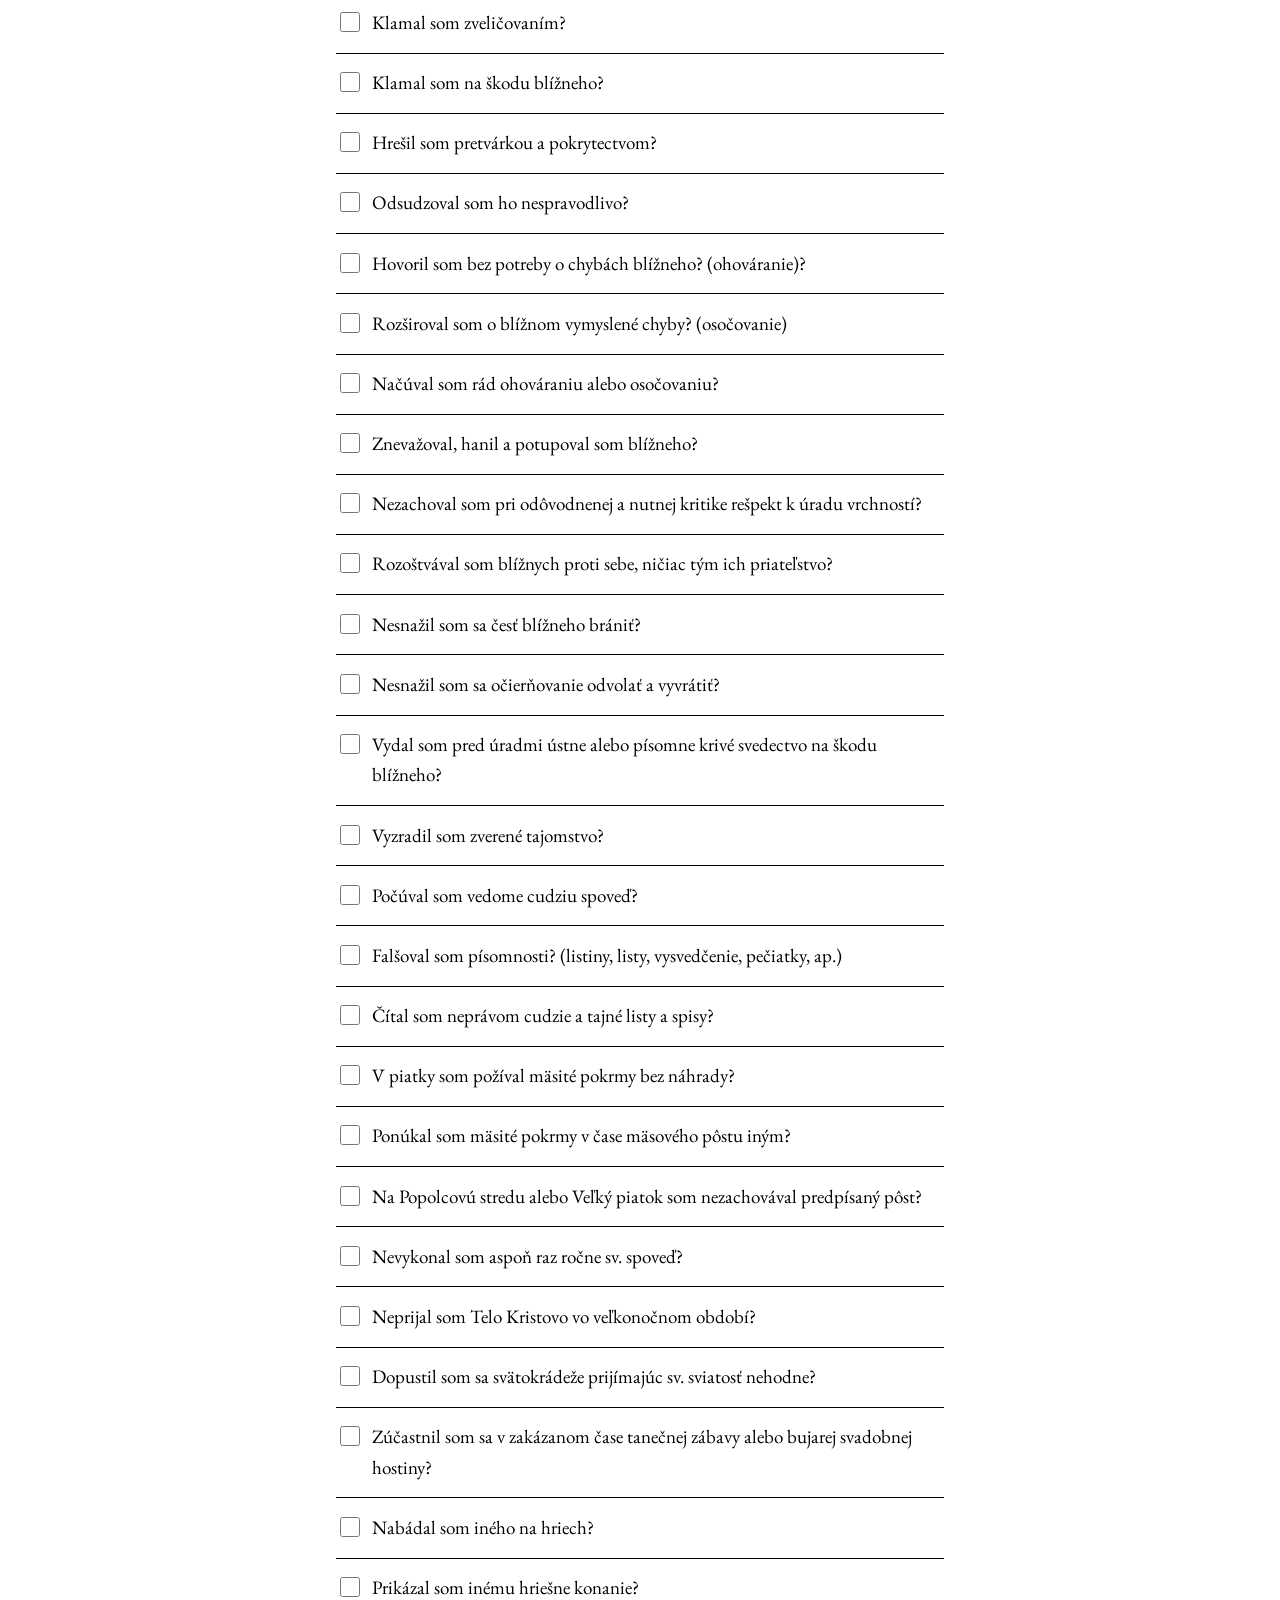
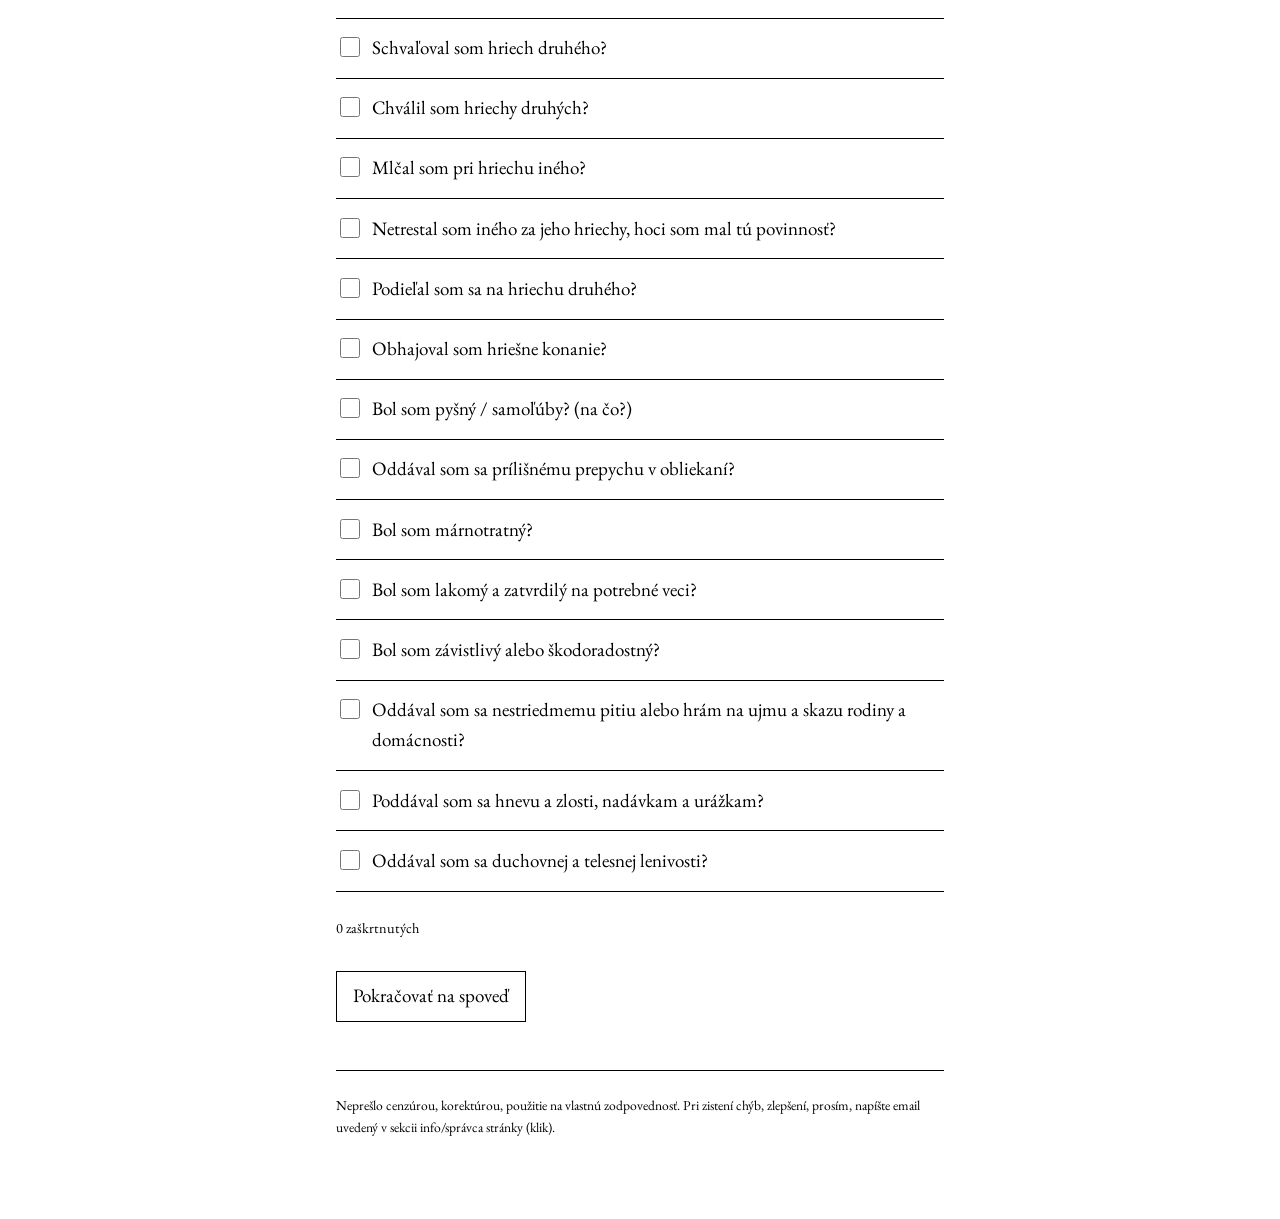
==== commit fad52c80: "added two clases of depth, changes font and minor GUI Quirks" ====
--- a/index.html
+++ b/index.html
@@ -75,16 +75,20 @@
     <p id="error" class="note" hidden></p>
 
     <div class="controls">
-      <p class="field">
-        <label for="gender" data-i18n="gender.label">Pohlavie</label>
-        <select id="gender"></select>
-      </p>
+      <div class="field-row">
+        <p class="field">
+          <label for="gender" data-i18n="gender.label">Pohlavie</label>
+          <select id="gender"></select>
+        </p>
+        <p class="field">
+          <label for="depth" data-i18n="depth.label">Rozsah</label>
+          <select id="depth"></select>
+        </p>
+      </div>
       <p class="field">
         <label for="last" data-i18n="last.label">Posledná spoveď</label>
         <input type="date" id="last">
-        <button type="button" id="last-clear" data-i18n="last.clear"> Vymaž</button>
       </p>
-      <p class="note" id="since"></p>
     </div>
 
     <div id="questions"></div>
--- a/style.css
+++ b/style.css
@@ -1,4 +1,43 @@
 /* Black & white, minimal. */
+
+/* EB Garamond, self-hosted: no request ever leaves the reader's browser.
+   These are Google's variable woff2 files, so one file covers 400-800. */
+
+@font-face {
+  font-family: "EB Garamond";
+  font-style: normal;
+  font-weight: 400 800;
+  font-display: swap;
+  src: url(fonts/ebgaramond-ext.woff2) format("woff2");
+  unicode-range: U+0100-02BA, U+02BD-02C5, U+02C7-02CC, U+02CE-02D7, U+02DD-02FF, U+0304, U+0308, U+0329, U+1D00-1DBF, U+1E00-1E9F, U+1EF2-1EFF, U+2020, U+20A0-20AB, U+20AD-20C0, U+2113, U+2C60-2C7F, U+A720-A7FF;
+}
+
+@font-face {
+  font-family: "EB Garamond";
+  font-style: normal;
+  font-weight: 400 800;
+  font-display: swap;
+  src: url(fonts/ebgaramond.woff2) format("woff2");
+  unicode-range: U+0000-00FF, U+0131, U+0152-0153, U+02BB-02BC, U+02C6, U+02DA, U+02DC, U+0304, U+0308, U+0329, U+2000-206F, U+20AC, U+2122, U+2191, U+2193, U+2212, U+2215, U+FEFF, U+FFFD;
+}
+
+@font-face {
+  font-family: "EB Garamond";
+  font-style: italic;
+  font-weight: 400 800;
+  font-display: swap;
+  src: url(fonts/ebgaramond-italic-ext.woff2) format("woff2");
+  unicode-range: U+0100-02BA, U+02BD-02C5, U+02C7-02CC, U+02CE-02D7, U+02DD-02FF, U+0304, U+0308, U+0329, U+1D00-1DBF, U+1E00-1E9F, U+1EF2-1EFF, U+2020, U+20A0-20AB, U+20AD-20C0, U+2113, U+2C60-2C7F, U+A720-A7FF;
+}
+
+@font-face {
+  font-family: "EB Garamond";
+  font-style: italic;
+  font-weight: 400 800;
+  font-display: swap;
+  src: url(fonts/ebgaramond-italic.woff2) format("woff2");
+  unicode-range: U+0000-00FF, U+0131, U+0152-0153, U+02BB-02BC, U+02C6, U+02DA, U+02DC, U+0304, U+0308, U+0329, U+2000-206F, U+20AC, U+2122, U+2191, U+2193, U+2212, U+2215, U+FEFF, U+FFFD;
+}
 
 * { box-sizing: border-box; }
 
@@ -8,8 +47,8 @@
   margin: 0;
   background: #fff;
   color: #000;
-  font-family: Georgia, "Times New Roman", serif;
-  font-size: 17px;
+  font-family: "EB Garamond", Garamond, Georgia, "Times New Roman", serif;
+  font-size: 19px;
   line-height: 1.6;
 }
 
@@ -107,6 +146,13 @@
   margin: 1rem 0 0;
 }
 
+/* Gender and scope sit side by side; they drop under each other when narrow. */
+.field-row {
+  display: flex;
+  flex-wrap: wrap;
+  gap: 0 1.5rem;
+}
+
 .field label {
   flex: none;
   font-size: 0.8rem;
@@ -124,8 +170,6 @@
   padding: 0.4rem 0.5rem;
   min-height: 2.5rem;
 }
-
-.controls .note { margin: 0.75rem 0 0; }
 
 /* Questions */
 
@@ -166,8 +210,6 @@
 
 .qtext { flex: 1; }
 
-input:checked ~ .qtext { text-decoration: line-through; }
-
 /* Buttons */
 
 .actions {
@@ -195,10 +237,12 @@
 
 /* Confession */
 
+/* Bold is what you say out loud in the confessional. */
 .formula {
   border-left: 2px solid #000;
   padding-left: 1rem;
   margin: 1.5rem 0;
+  font-weight: bold;
 }
 
 ol.sins {
@@ -206,7 +250,7 @@
   padding-left: 1.5rem;
 }
 
-ol.sins li { margin-bottom: 0.5rem; }
+ol.sins li { margin-bottom: 0.5rem; font-weight: bold; }
 
 .go { margin: 2rem 0; }
 
@@ -255,6 +299,8 @@
 
 .note { font-size: 0.85rem; }
 
+body[data-page="confession"] .note { font-style: italic; }
+
 @media (max-width: 30rem) {
-  body { font-size: 16px; }
-}
+  body { font-size: 18px; }
+}
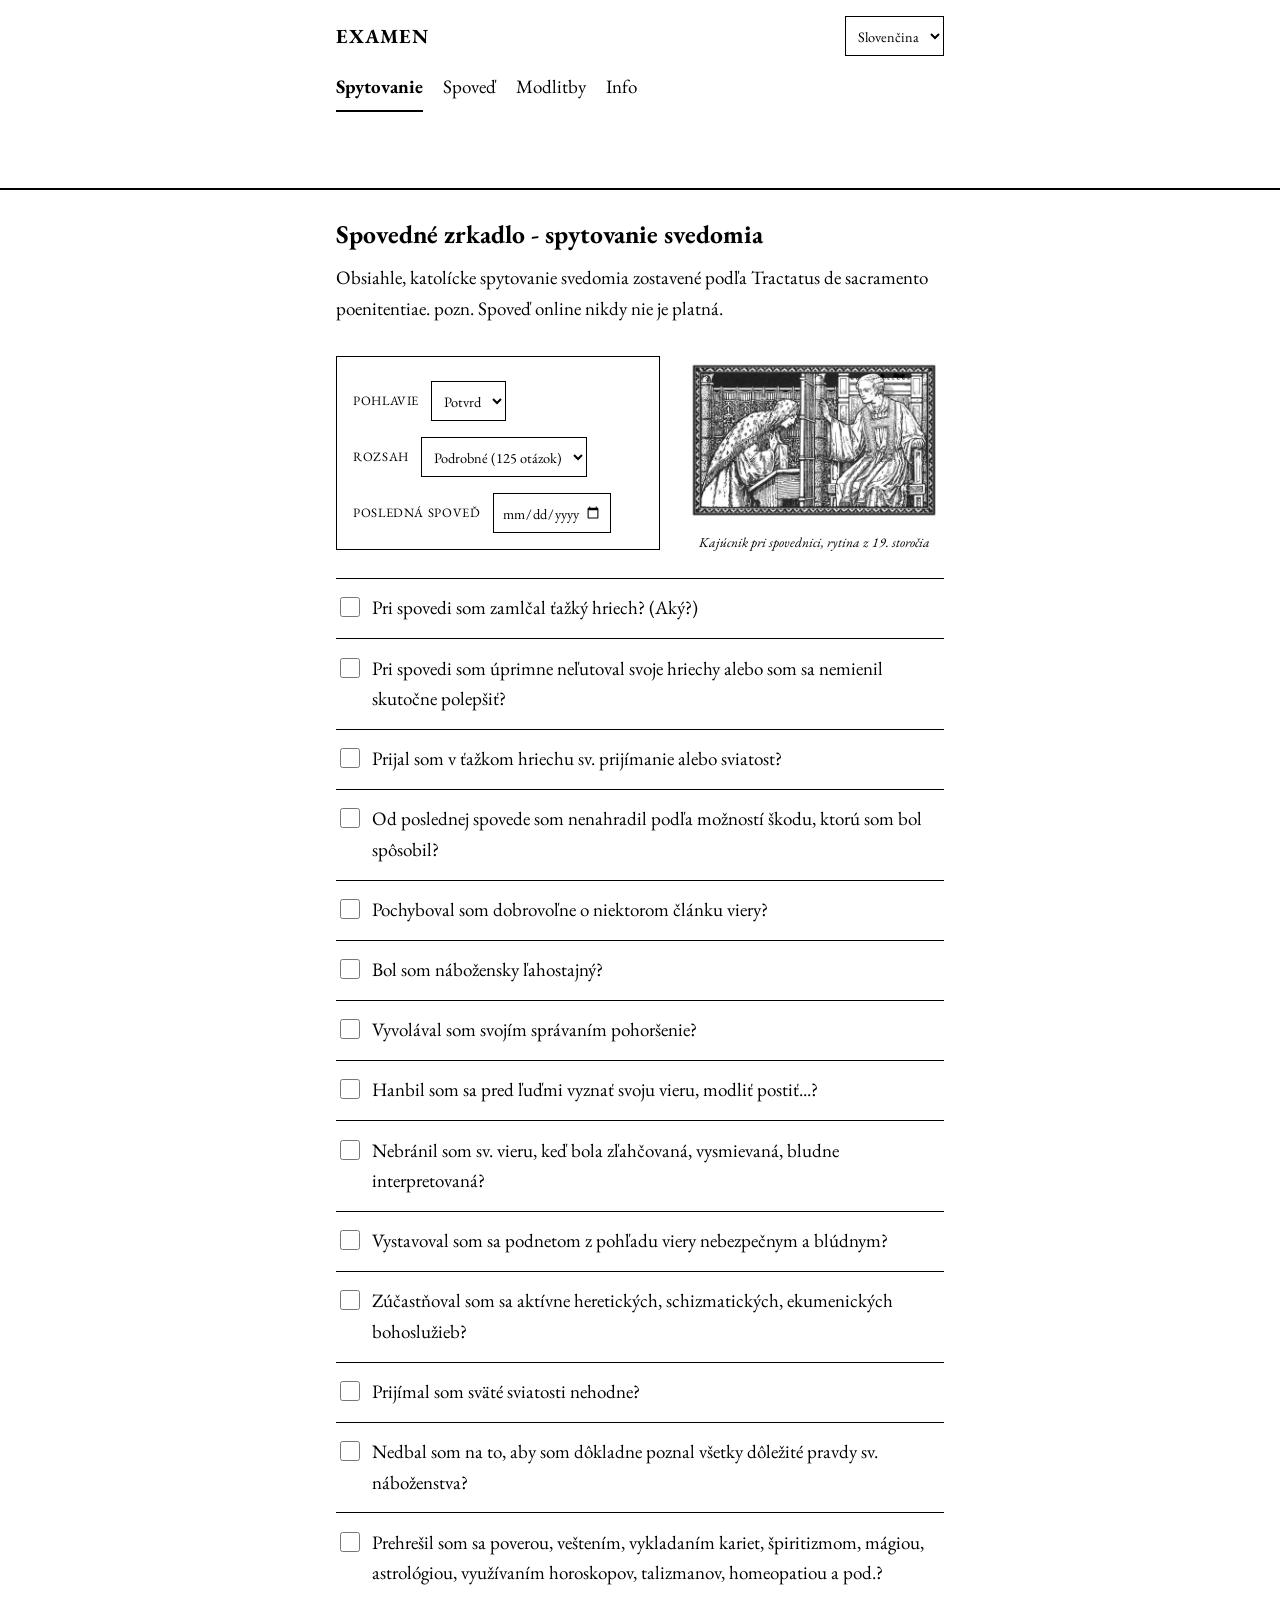
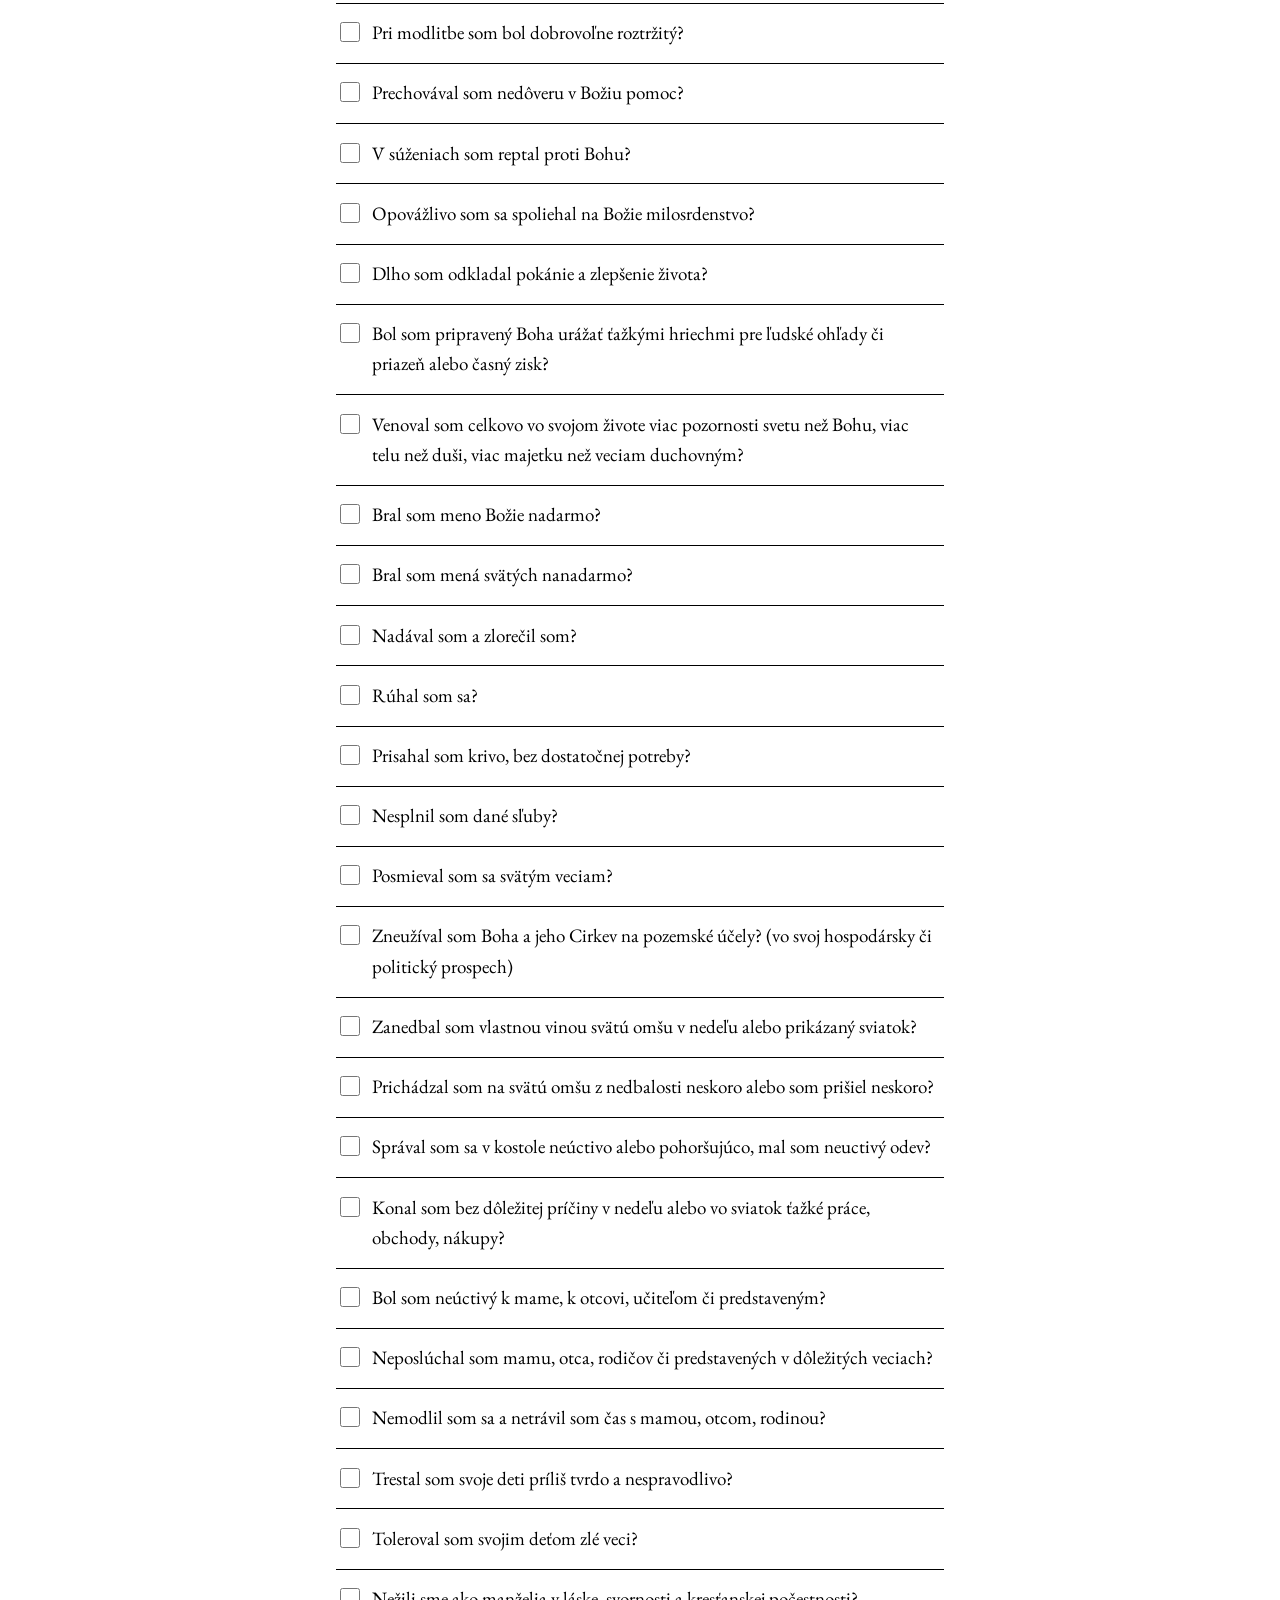
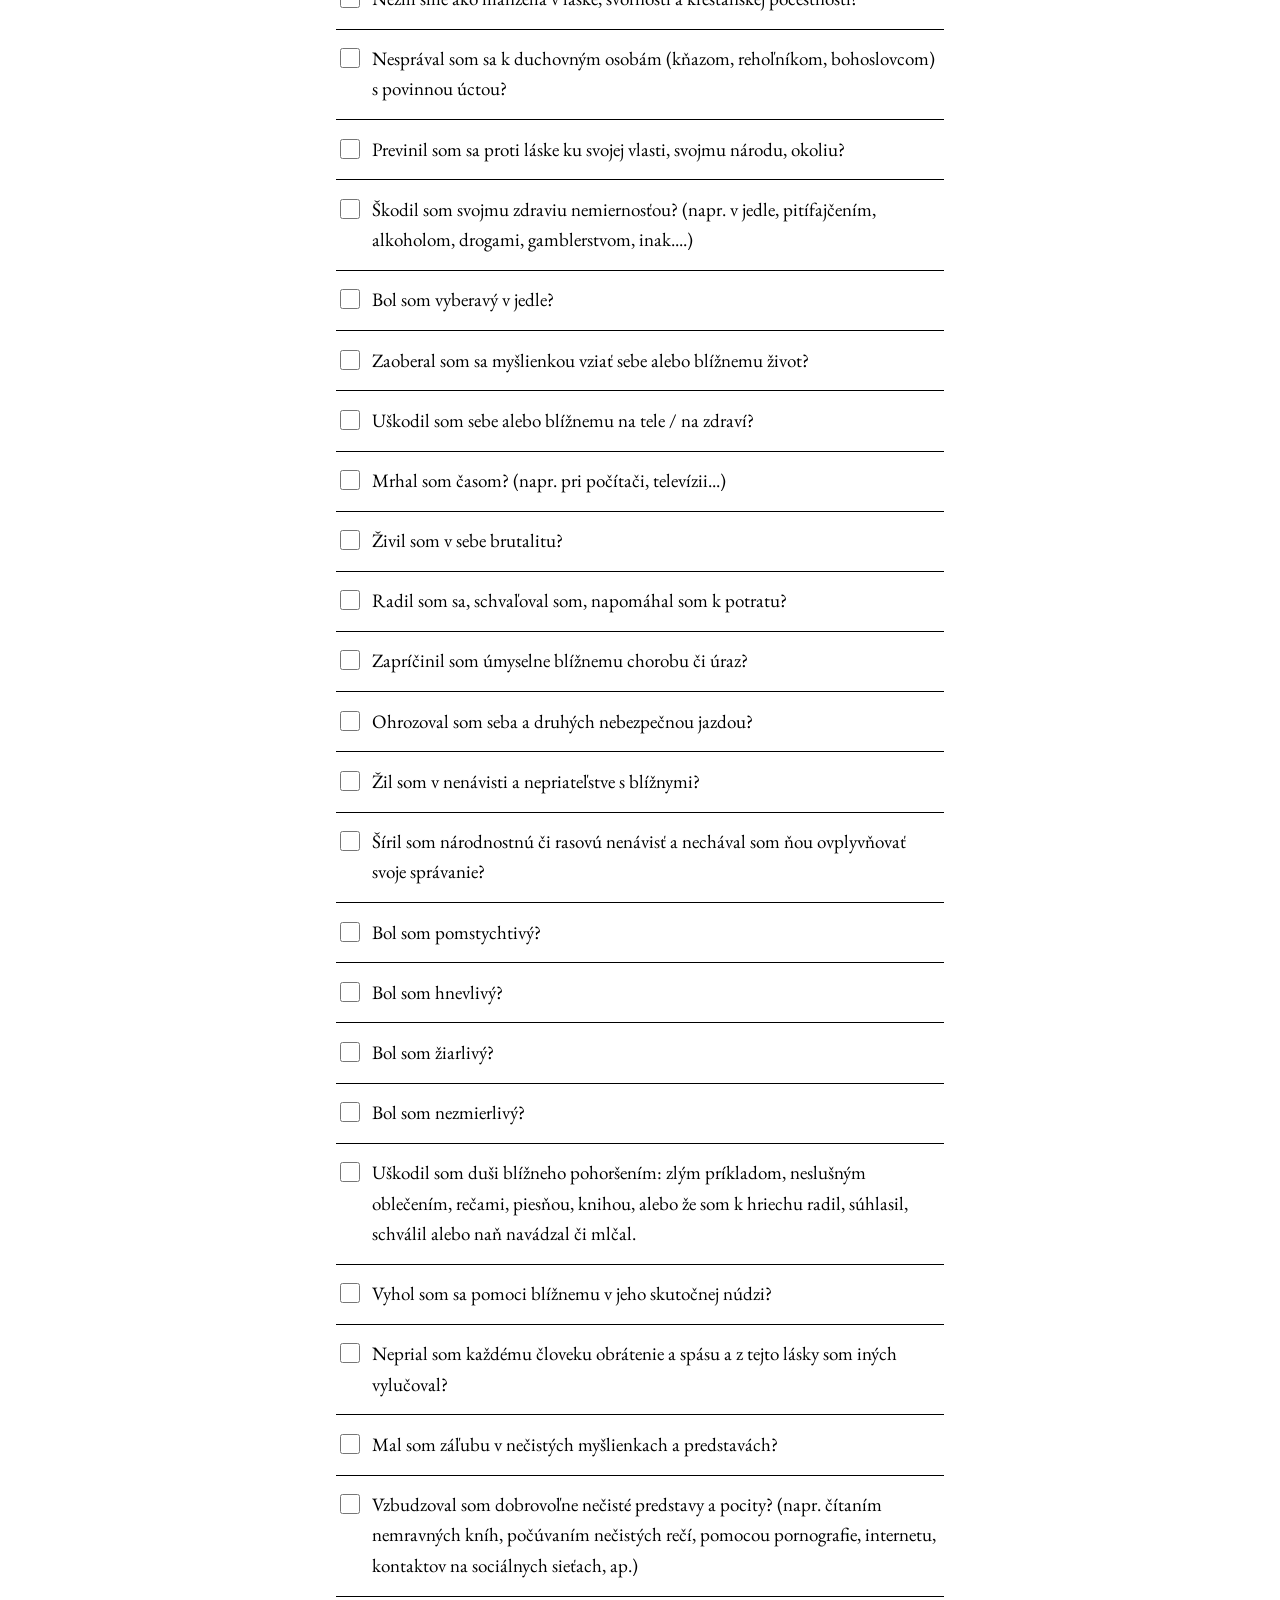
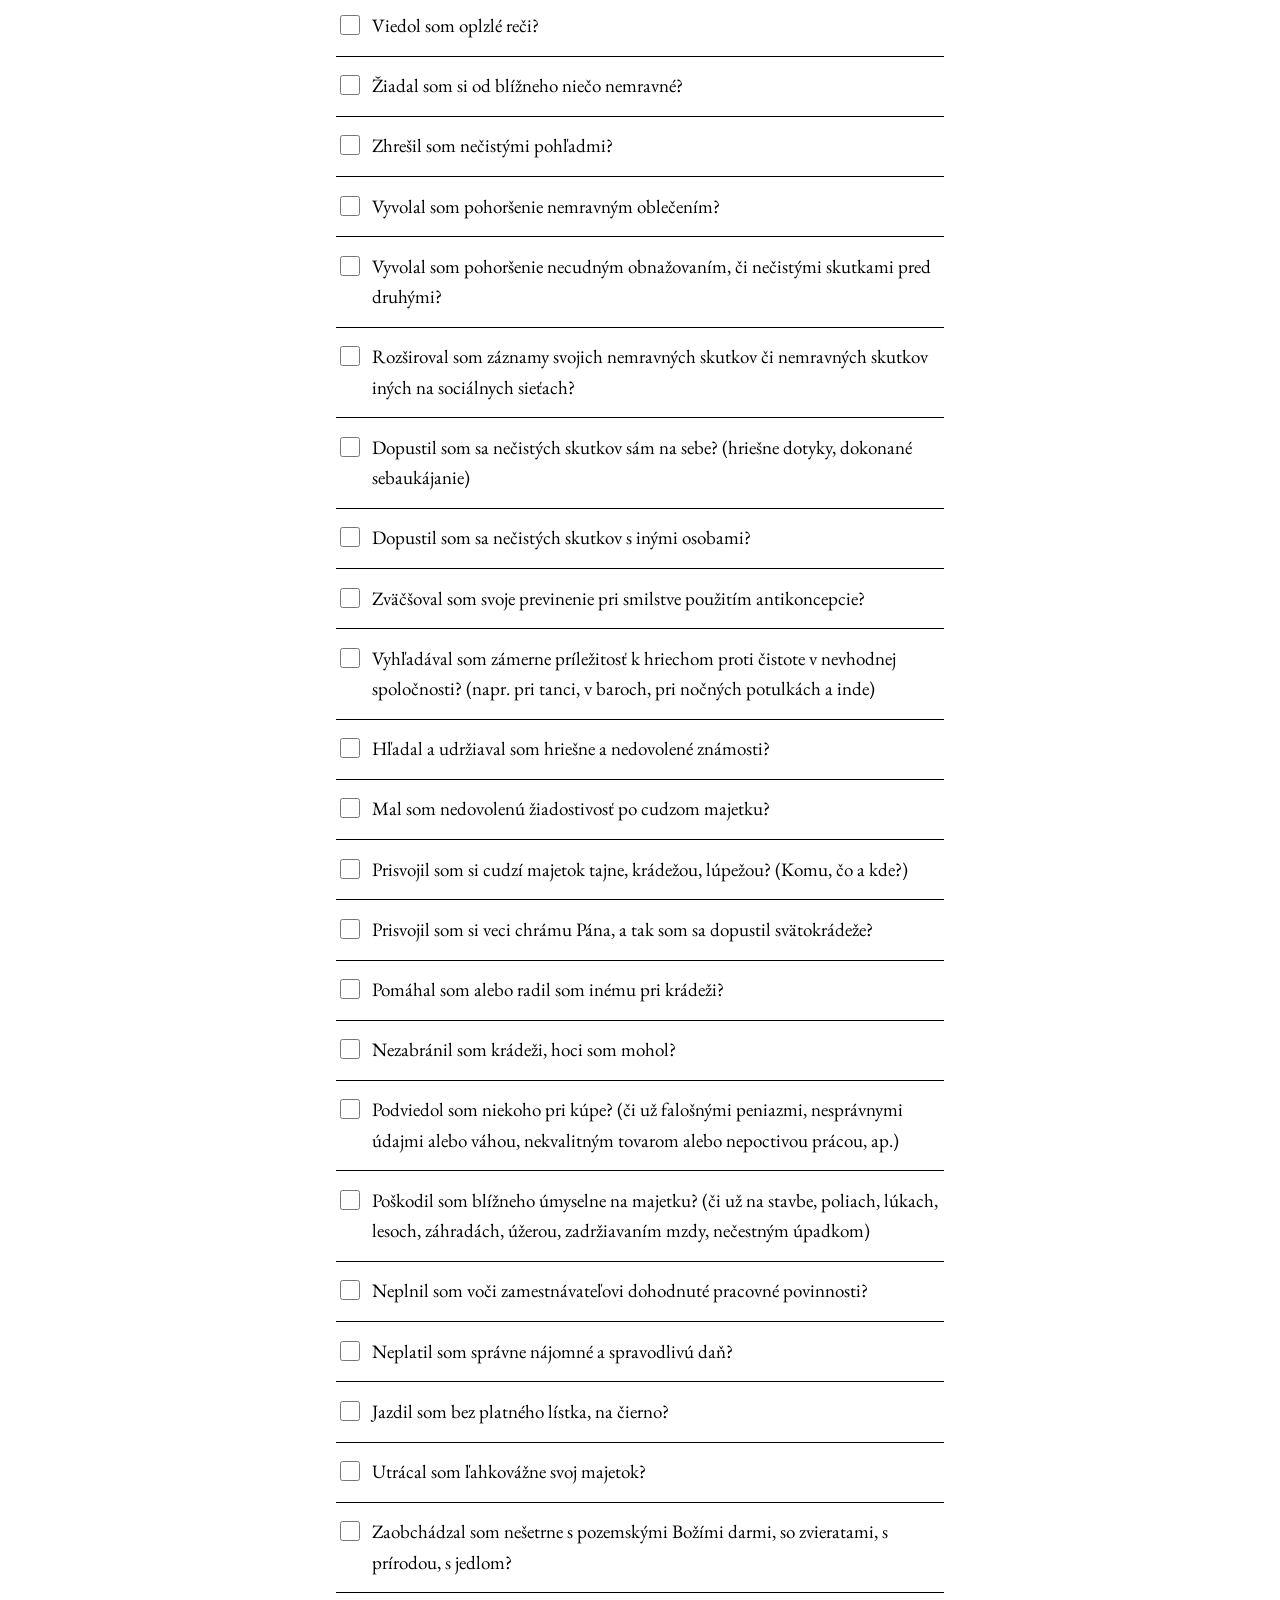
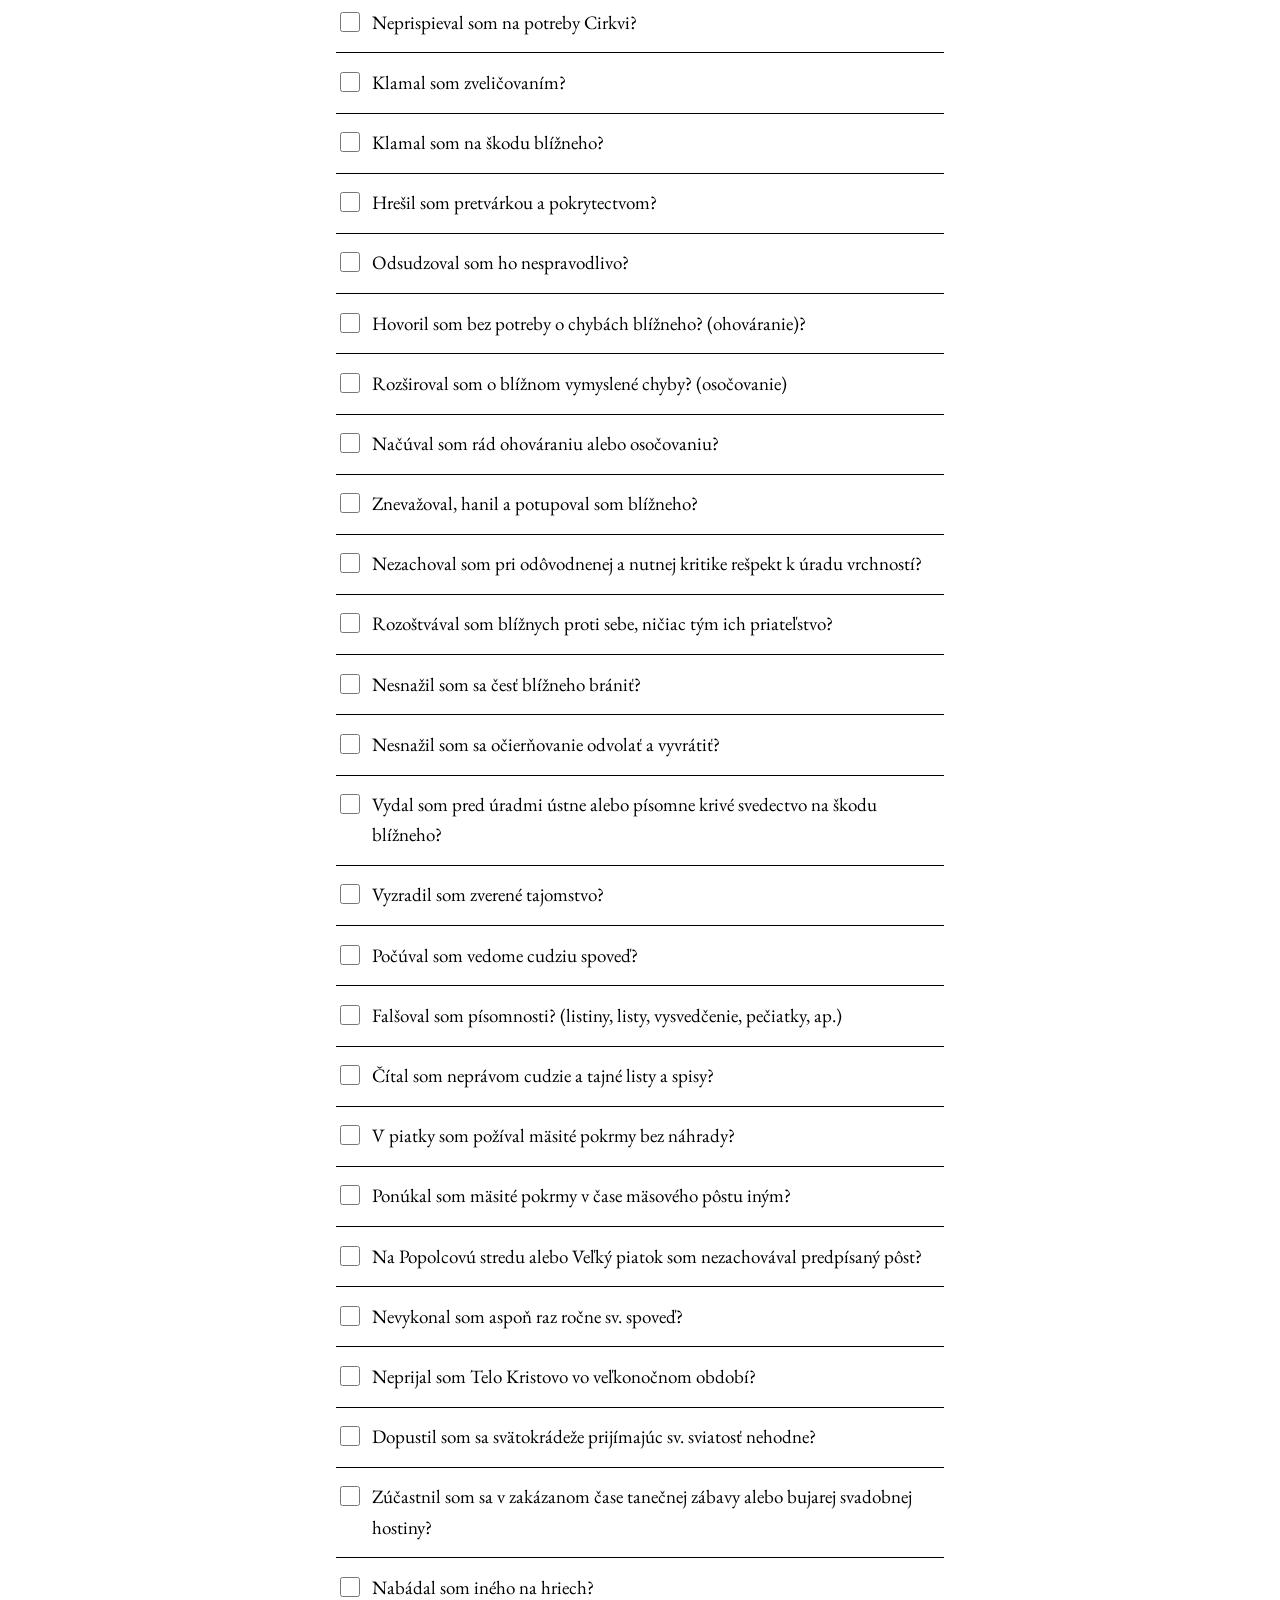
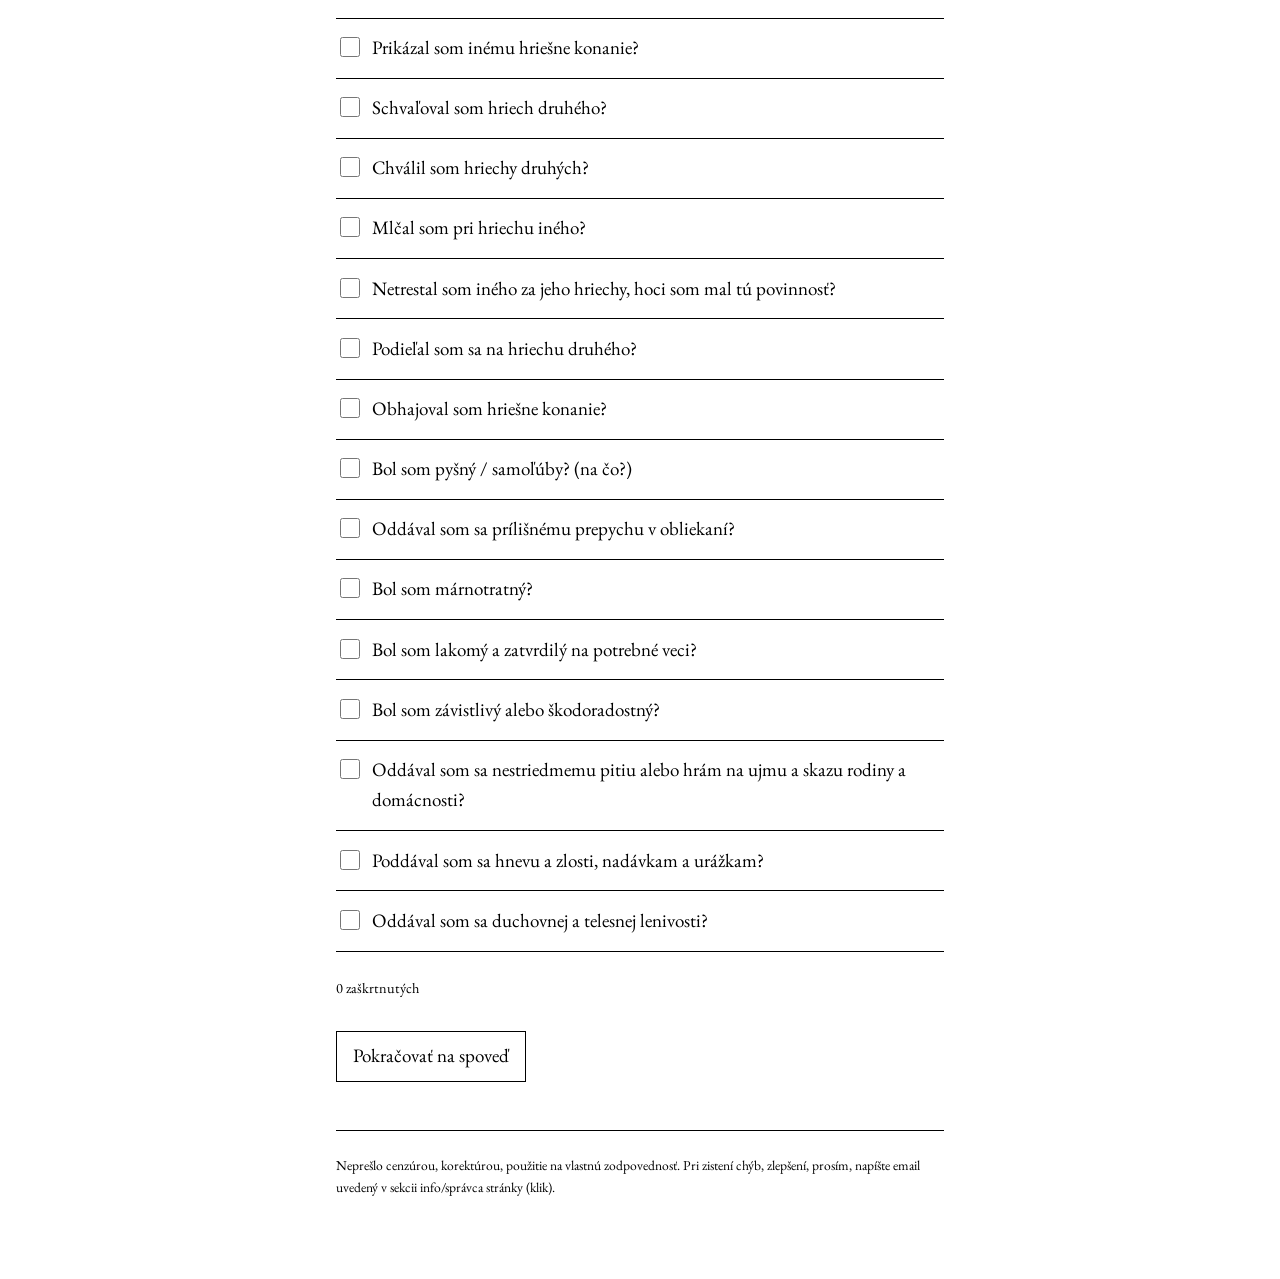
==== commit 847664c5: "added pictures" ====
--- a/index.html
+++ b/index.html
@@ -74,21 +74,30 @@
 
     <p id="error" class="note" hidden></p>
 
-    <div class="controls">
-      <div class="field-row">
+    <div class="with-plate">
+      <div class="controls">
+        <div class="field-row">
+          <p class="field">
+            <label for="gender" data-i18n="gender.label">Pohlavie</label>
+            <select id="gender"></select>
+          </p>
+          <p class="field">
+            <label for="depth" data-i18n="depth.label">Rozsah</label>
+            <select id="depth"></select>
+          </p>
+        </div>
         <p class="field">
-          <label for="gender" data-i18n="gender.label">Pohlavie</label>
-          <select id="gender"></select>
-        </p>
-        <p class="field">
-          <label for="depth" data-i18n="depth.label">Rozsah</label>
-          <select id="depth"></select>
+          <label for="last" data-i18n="last.label">Posledná spoveď</label>
+          <input type="date" id="last">
         </p>
       </div>
-      <p class="field">
-        <label for="last" data-i18n="last.label">Posledná spoveď</label>
-        <input type="date" id="last">
-      </p>
+
+      <figure class="plate">
+        <img src="src/p1.webp" width="1088" height="704"
+             alt="Rytina: kajúcnik kľačí pri spovednici, kňaz načúva"
+             data-i18n-alt="img.index">
+        <figcaption data-i18n="img.index.caption">Kajúcnik pri spovednici, rytina z 19. storočia</figcaption>
+      </figure>
     </div>
 
     <div id="questions"></div>
--- a/style.css
+++ b/style.css
@@ -264,6 +264,49 @@
 
 .go-link:hover { background: #000; color: #fff; }
 
+/* Plates (the engravings) */
+
+.plate {
+  margin: 2.5rem 0;
+}
+
+.plate img {
+  display: block;
+  margin: 0 auto;
+  max-width: 100%;
+  height: auto;
+}
+
+.plate figcaption {
+  font-size: 0.85rem;
+  font-style: italic;
+  text-align: center;
+  margin-top: 0.5rem;
+}
+
+/* Caps that only bite once a plate is on its own line: the prayers one always,
+   the tall Dore once it has dropped under the buttons. */
+body[data-page="prayers"] .plate img { max-width: 20rem; }
+body[data-page="confession"] .plate img { max-width: 18rem; }
+
+/* A block of controls with its plate alongside; the plate drops underneath
+   when there is no room for both. */
+.with-plate {
+  display: flex;
+  flex-wrap: wrap;
+  align-items: flex-start;
+  gap: 1.5rem;
+  margin-bottom: 1.5rem;
+}
+
+.with-plate > .controls,
+.with-plate > .stack { flex: 1 1 17rem; margin-bottom: 0; }
+.with-plate > .plate { flex: 1 1 13rem; margin: 0; }
+
+/* The buttons keep their own spacing inside the row. */
+.stack > :first-child { margin-top: 0; }
+.stack > :last-child { margin-bottom: 0; }
+
 /* Prayers */
 
 .prayer { margin-bottom: 2.5rem; }
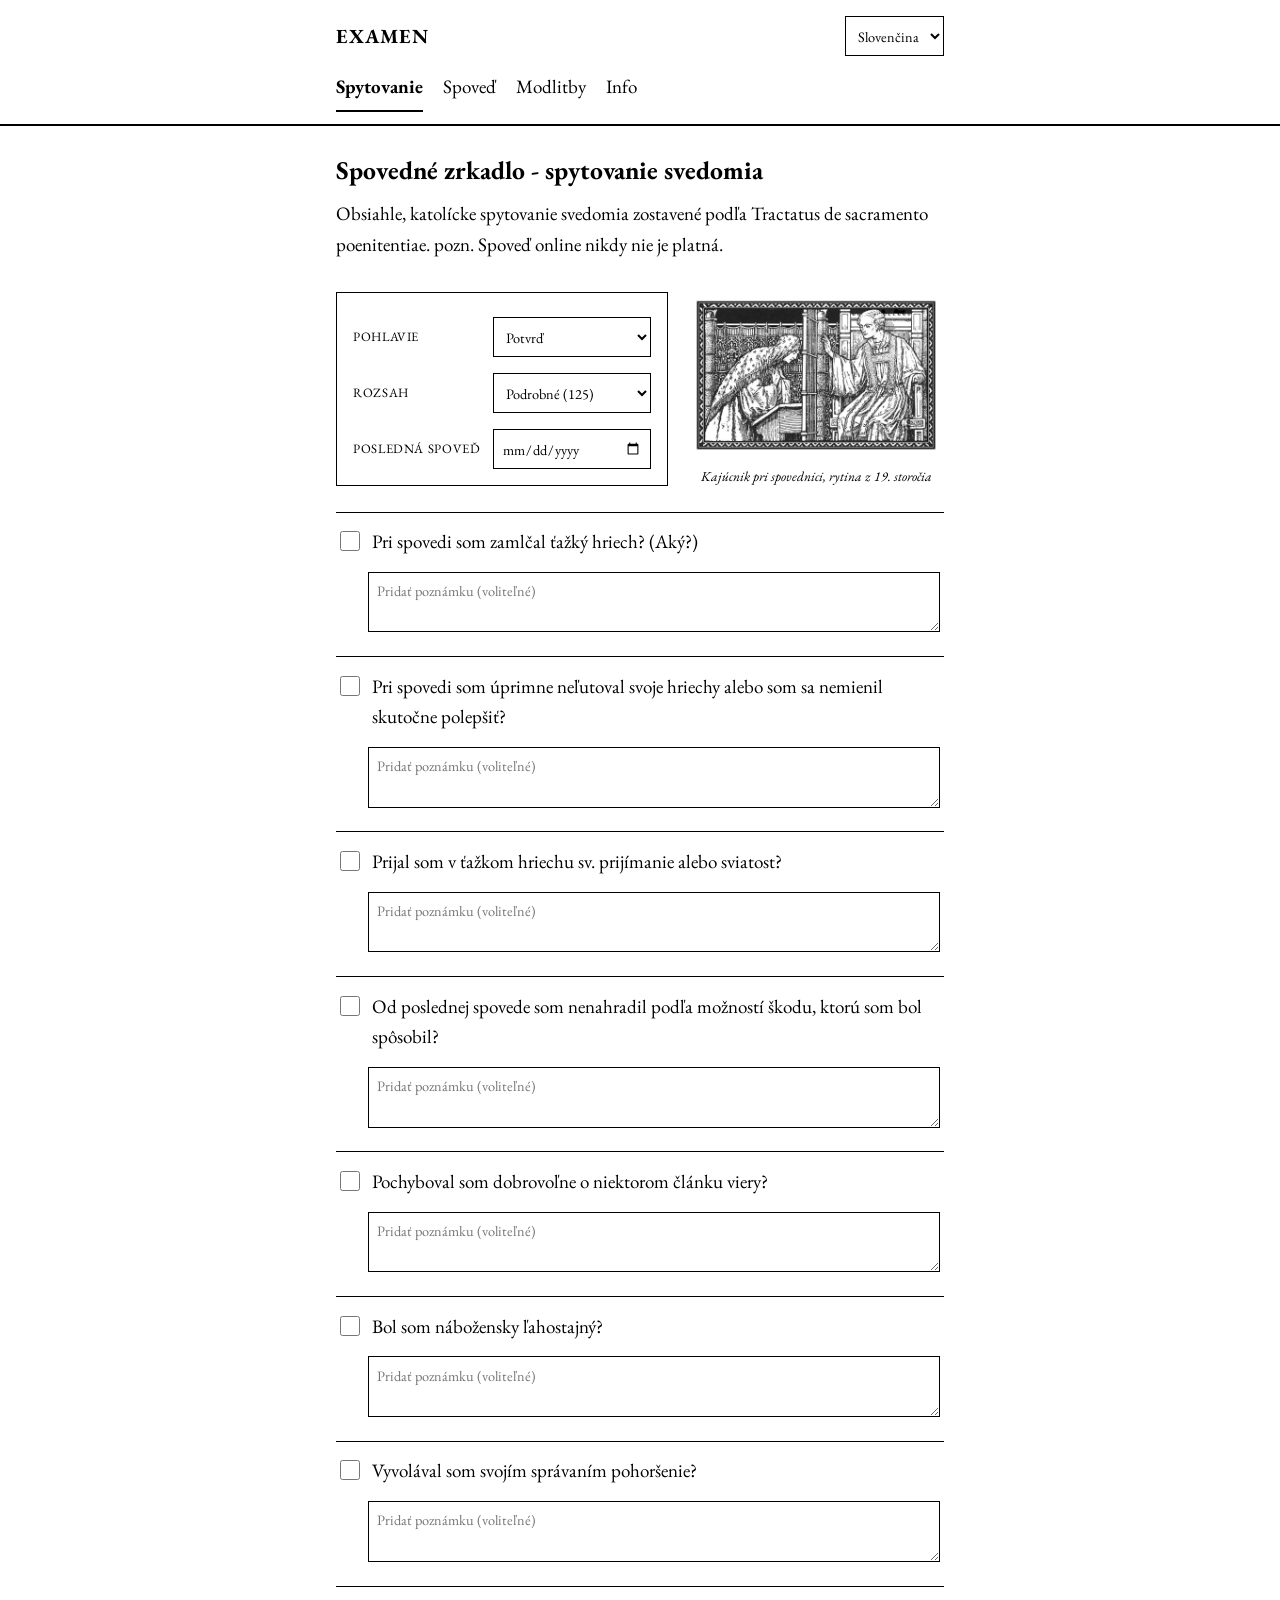
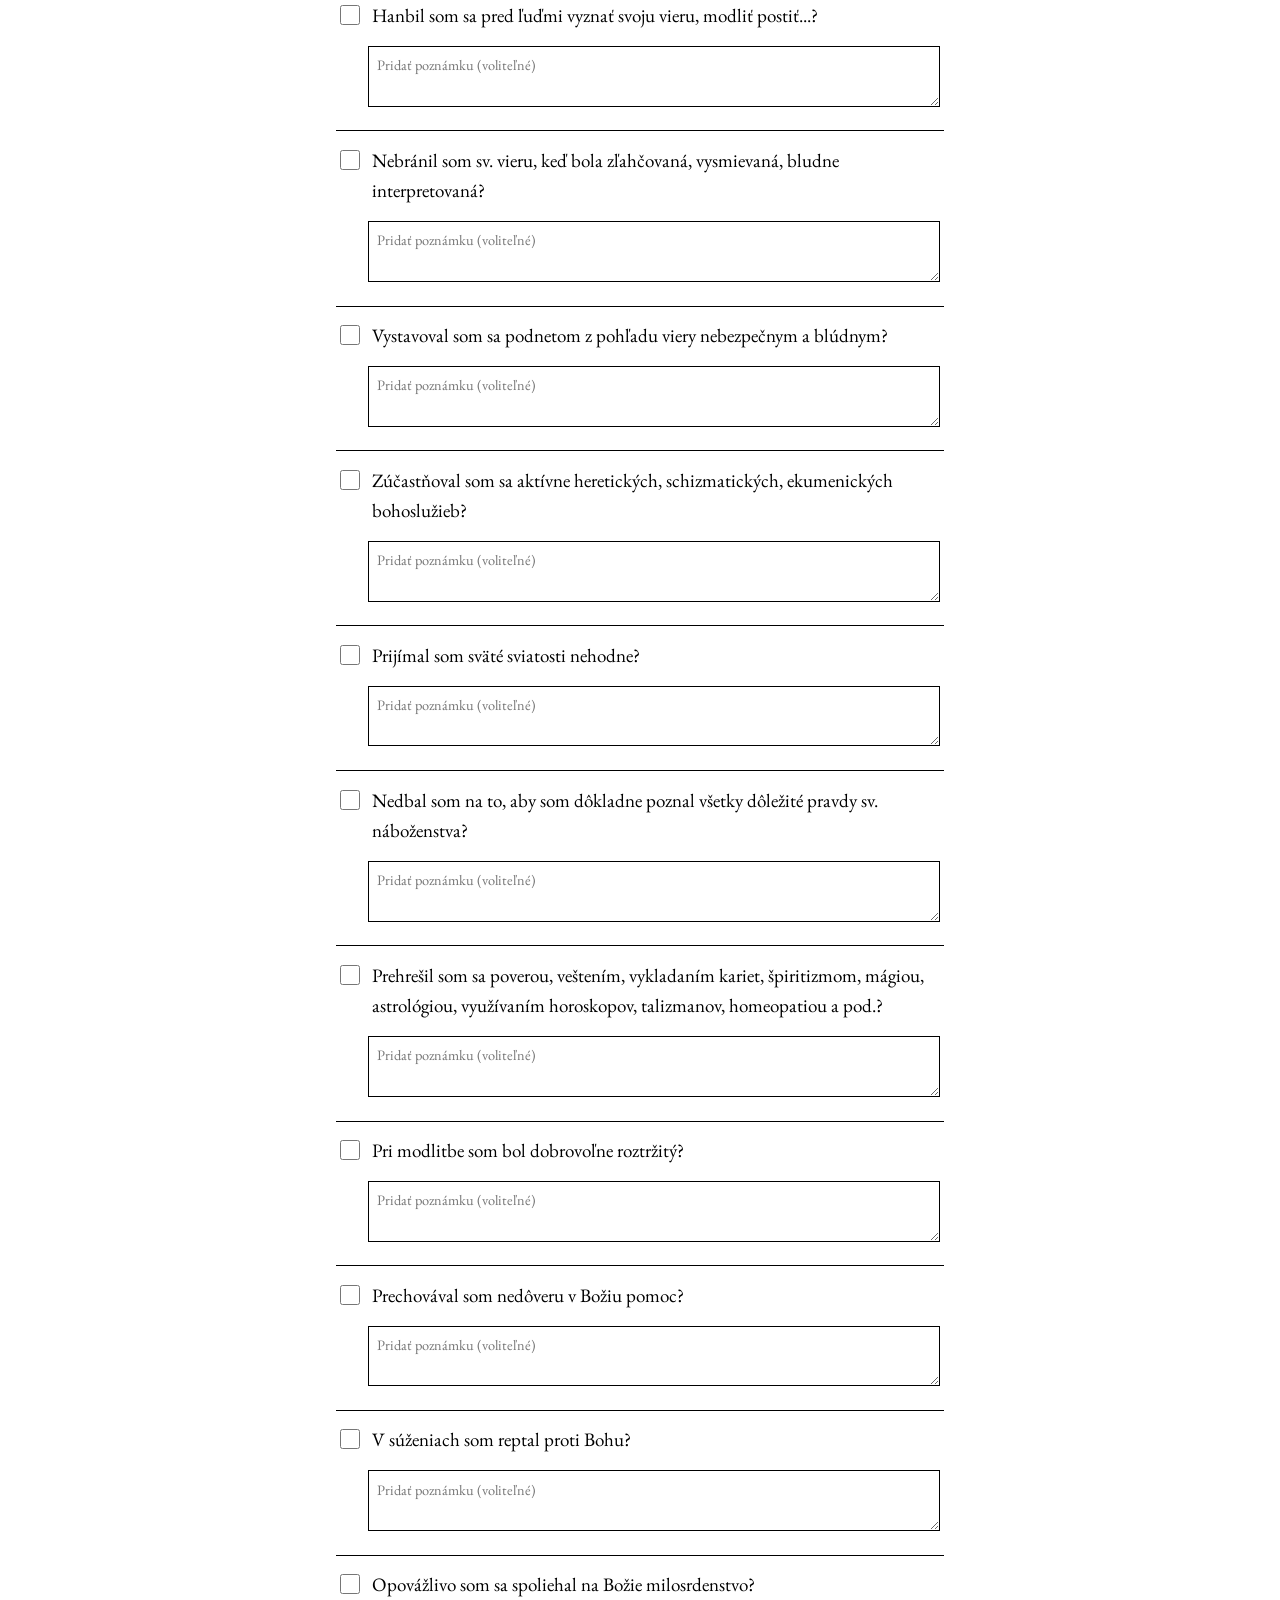
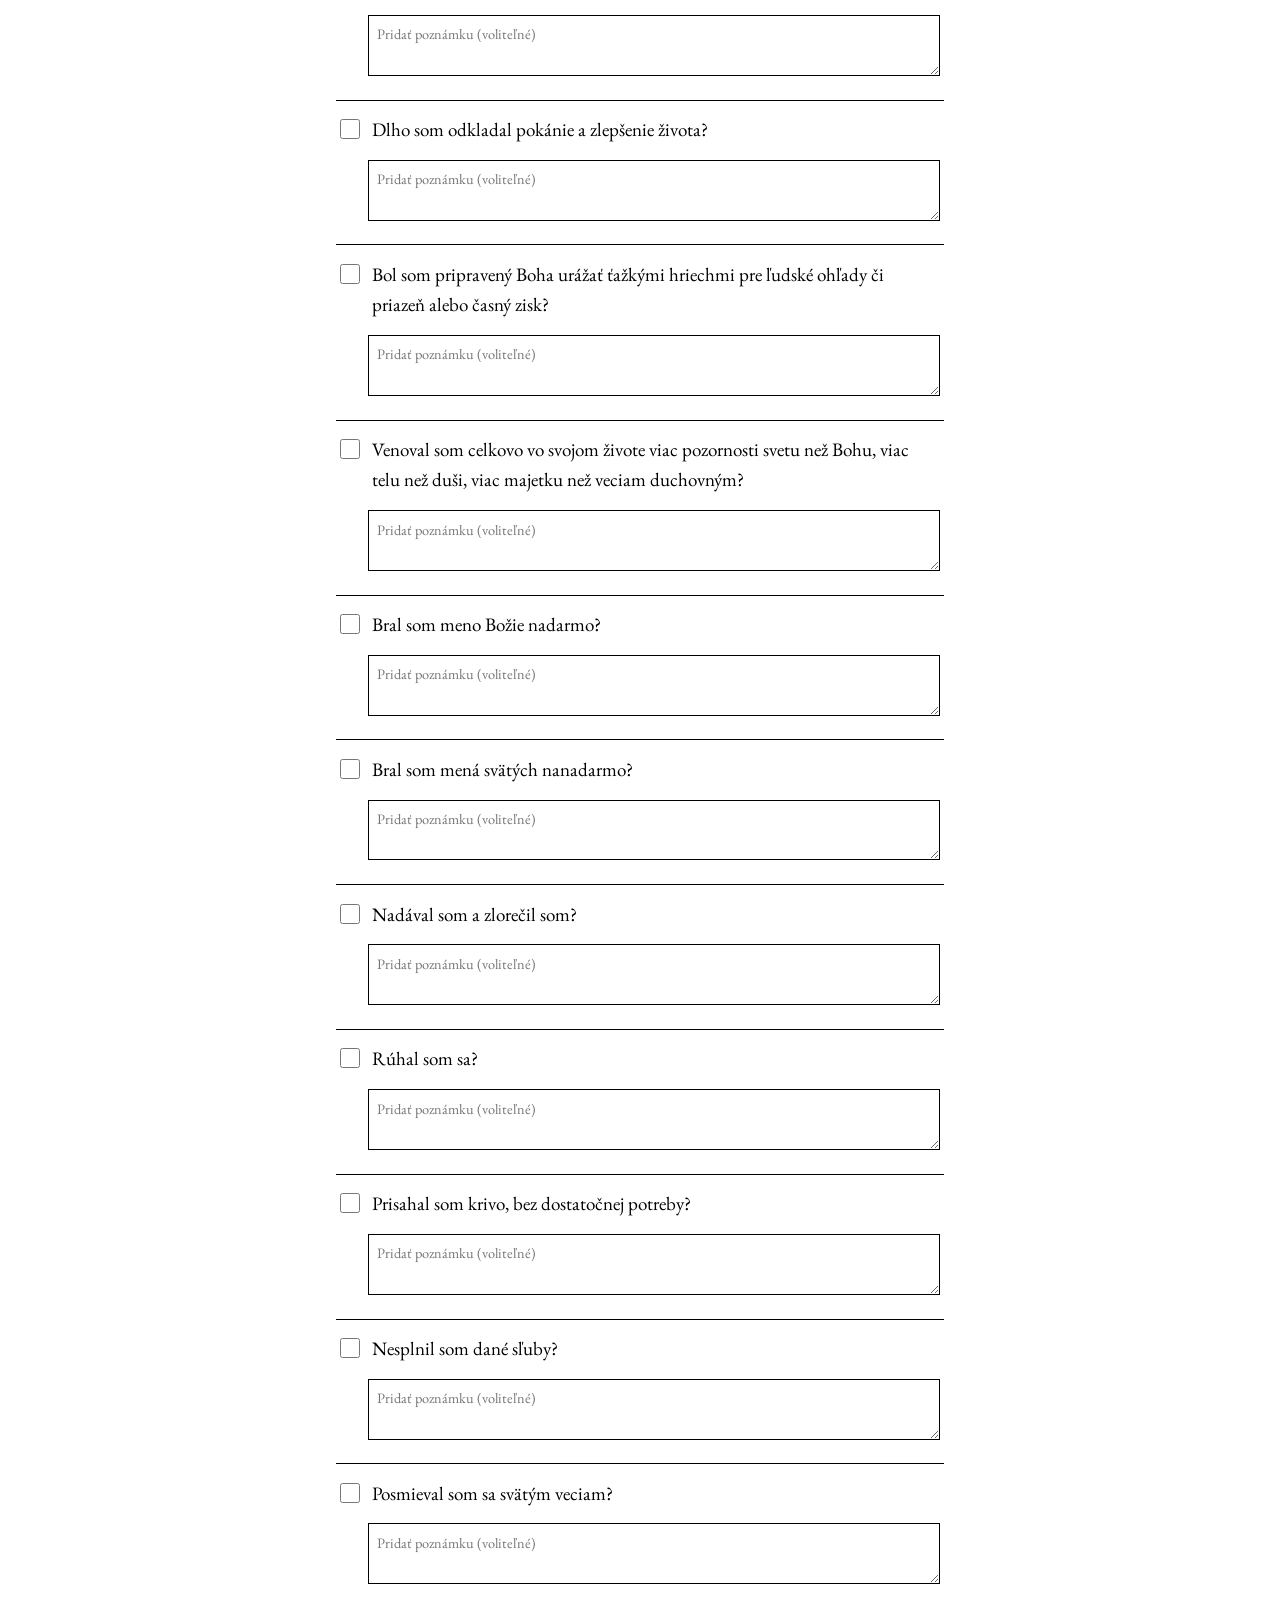
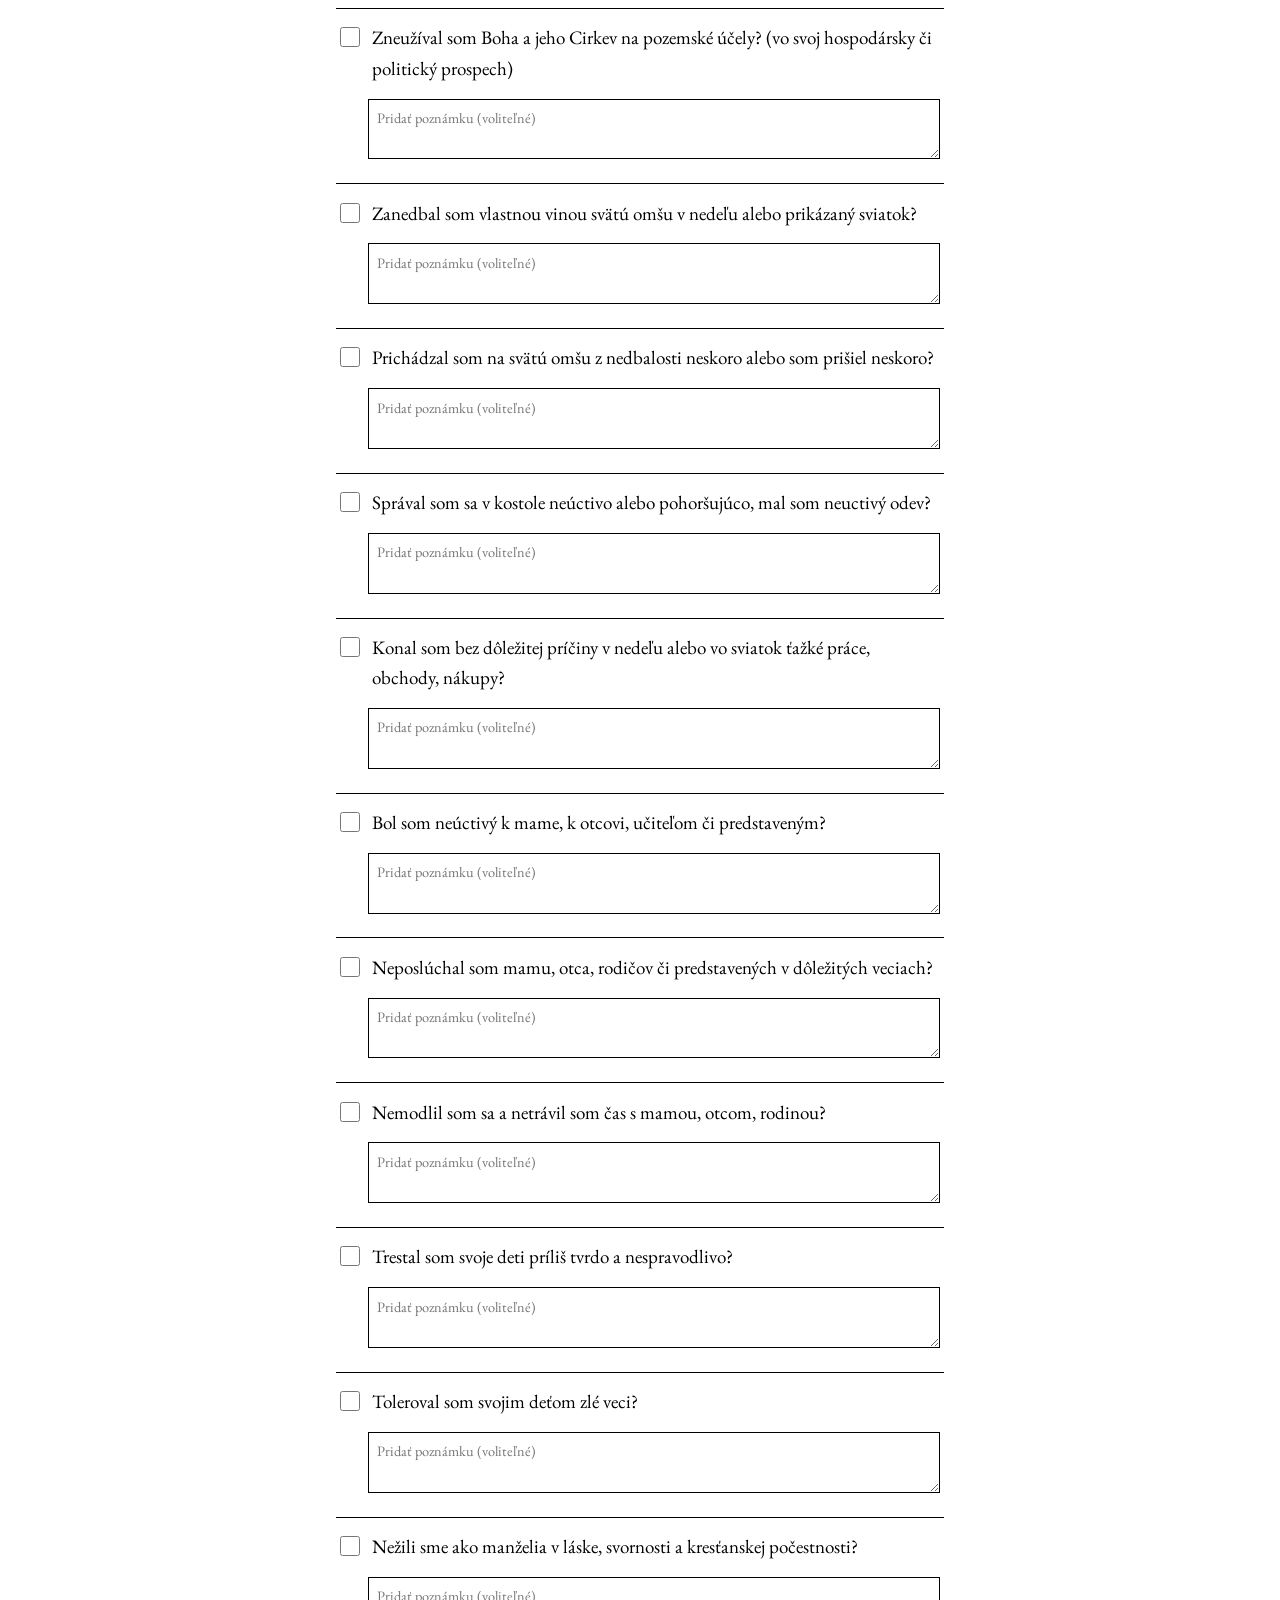
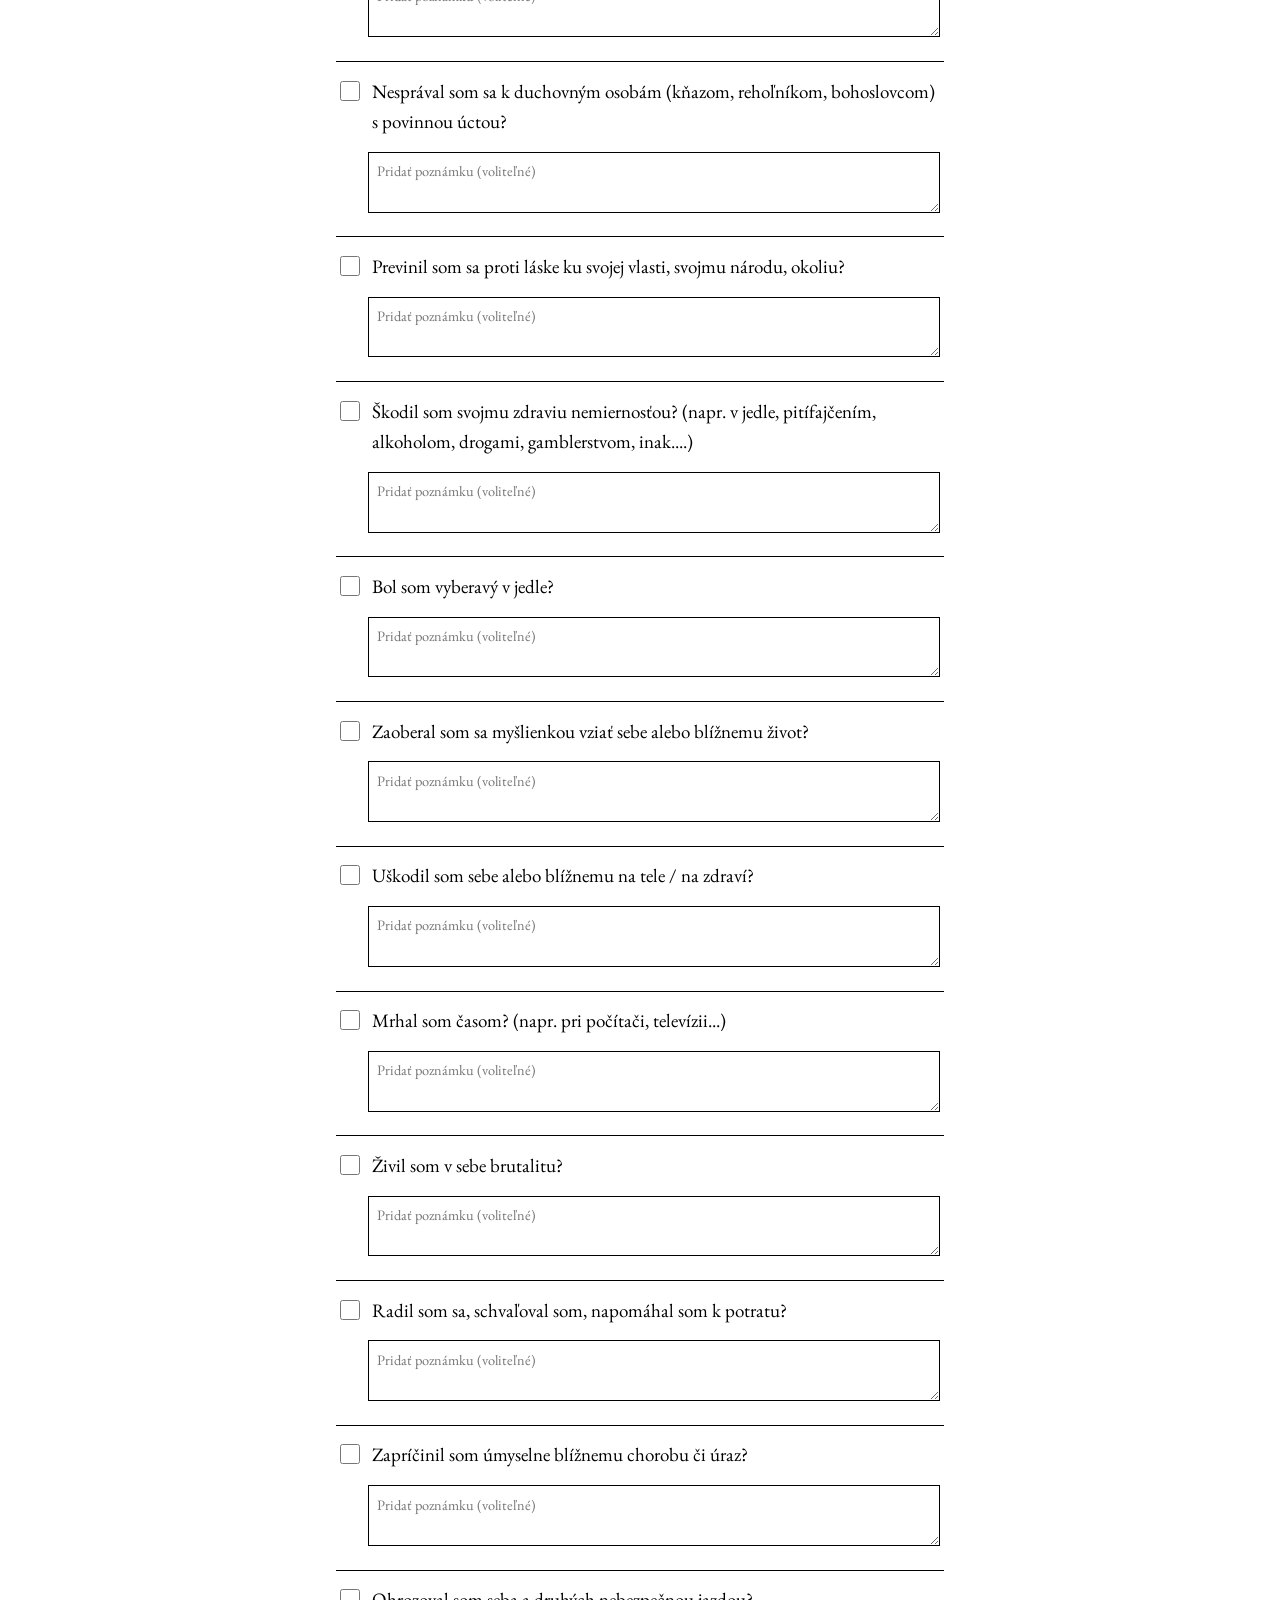
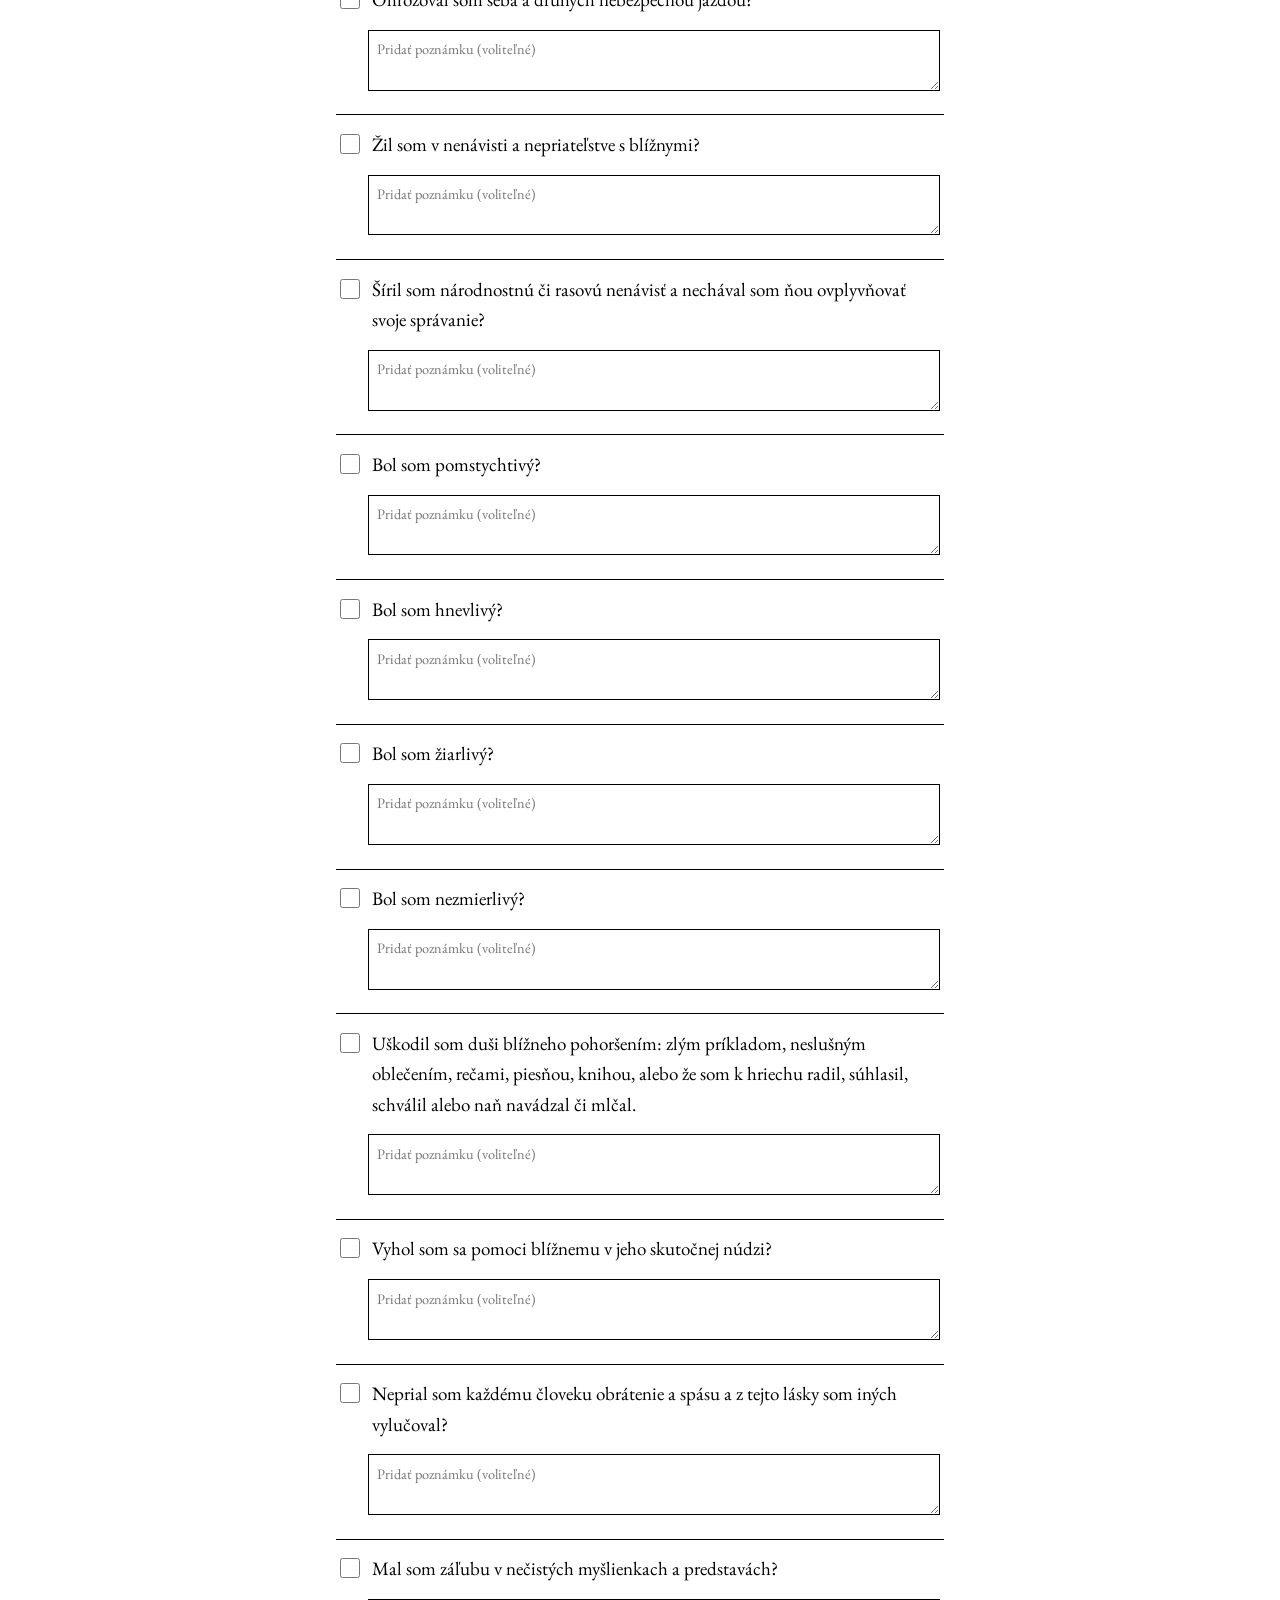
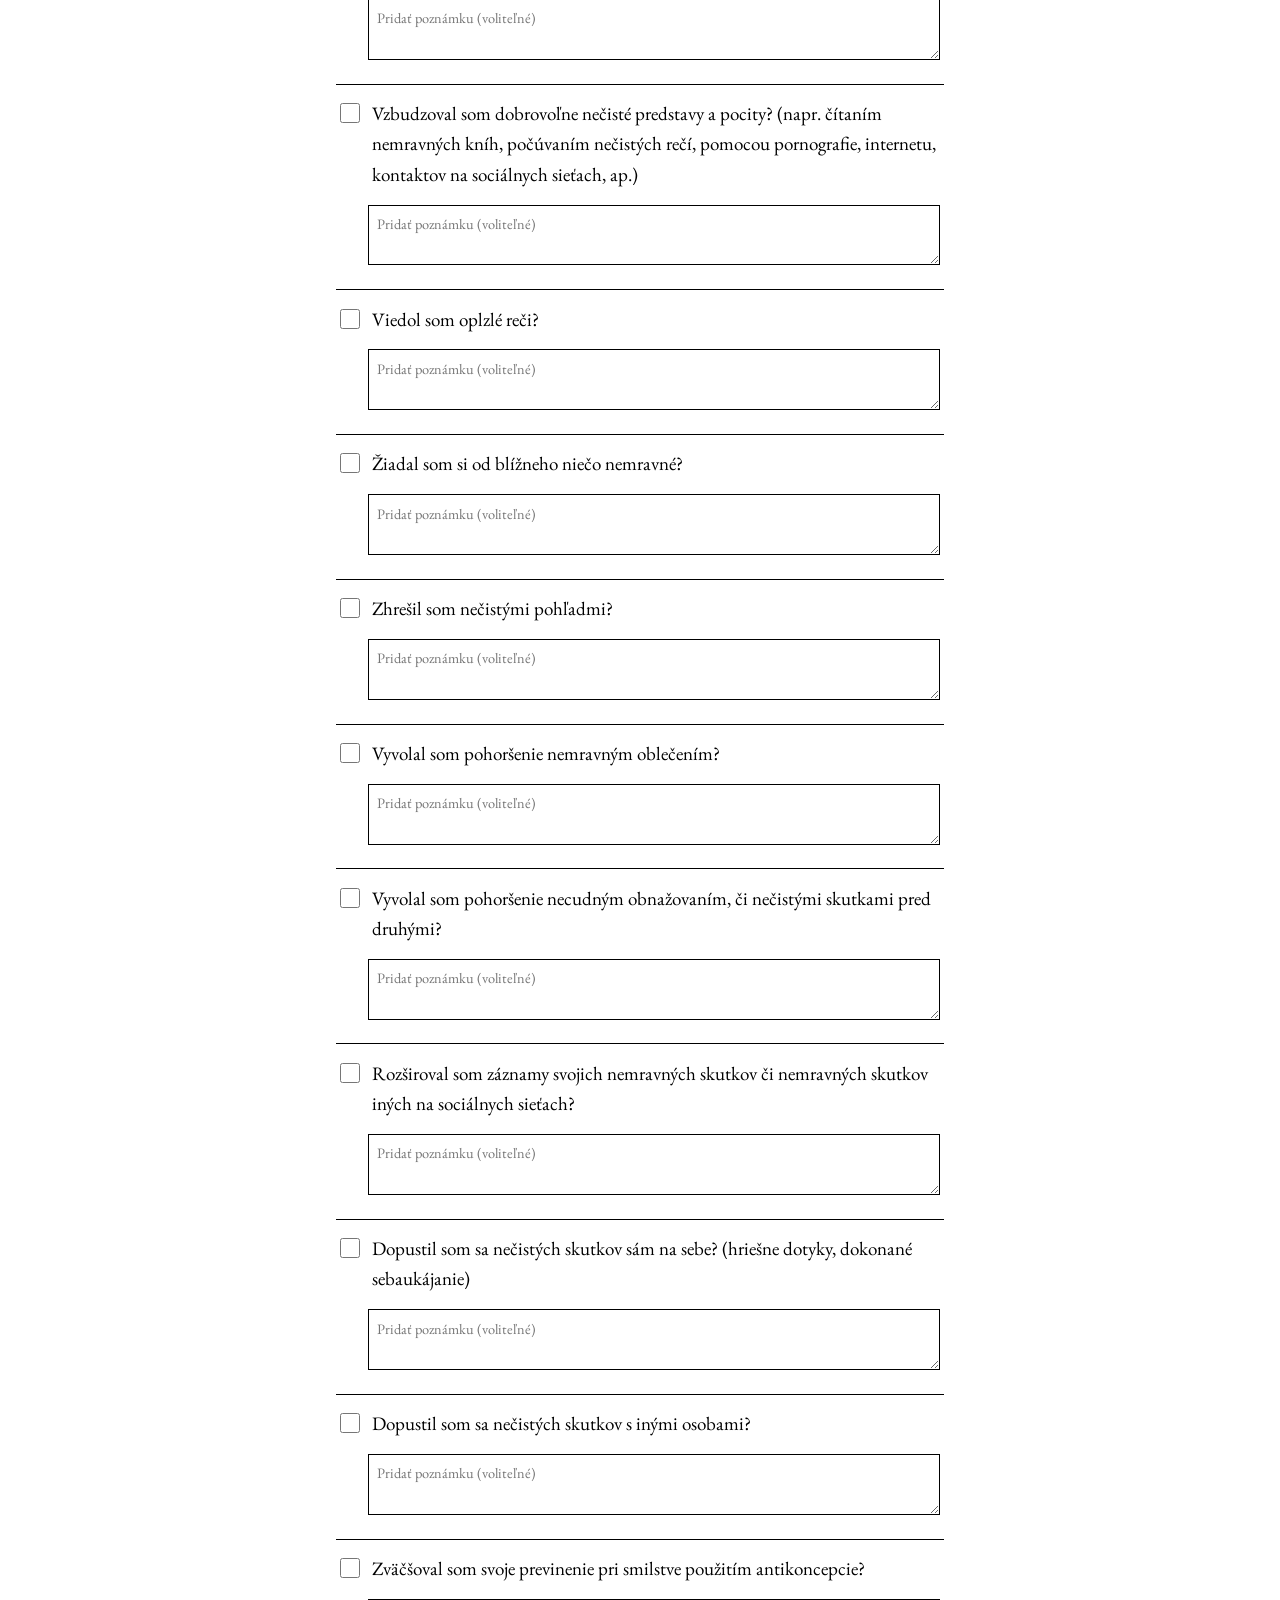
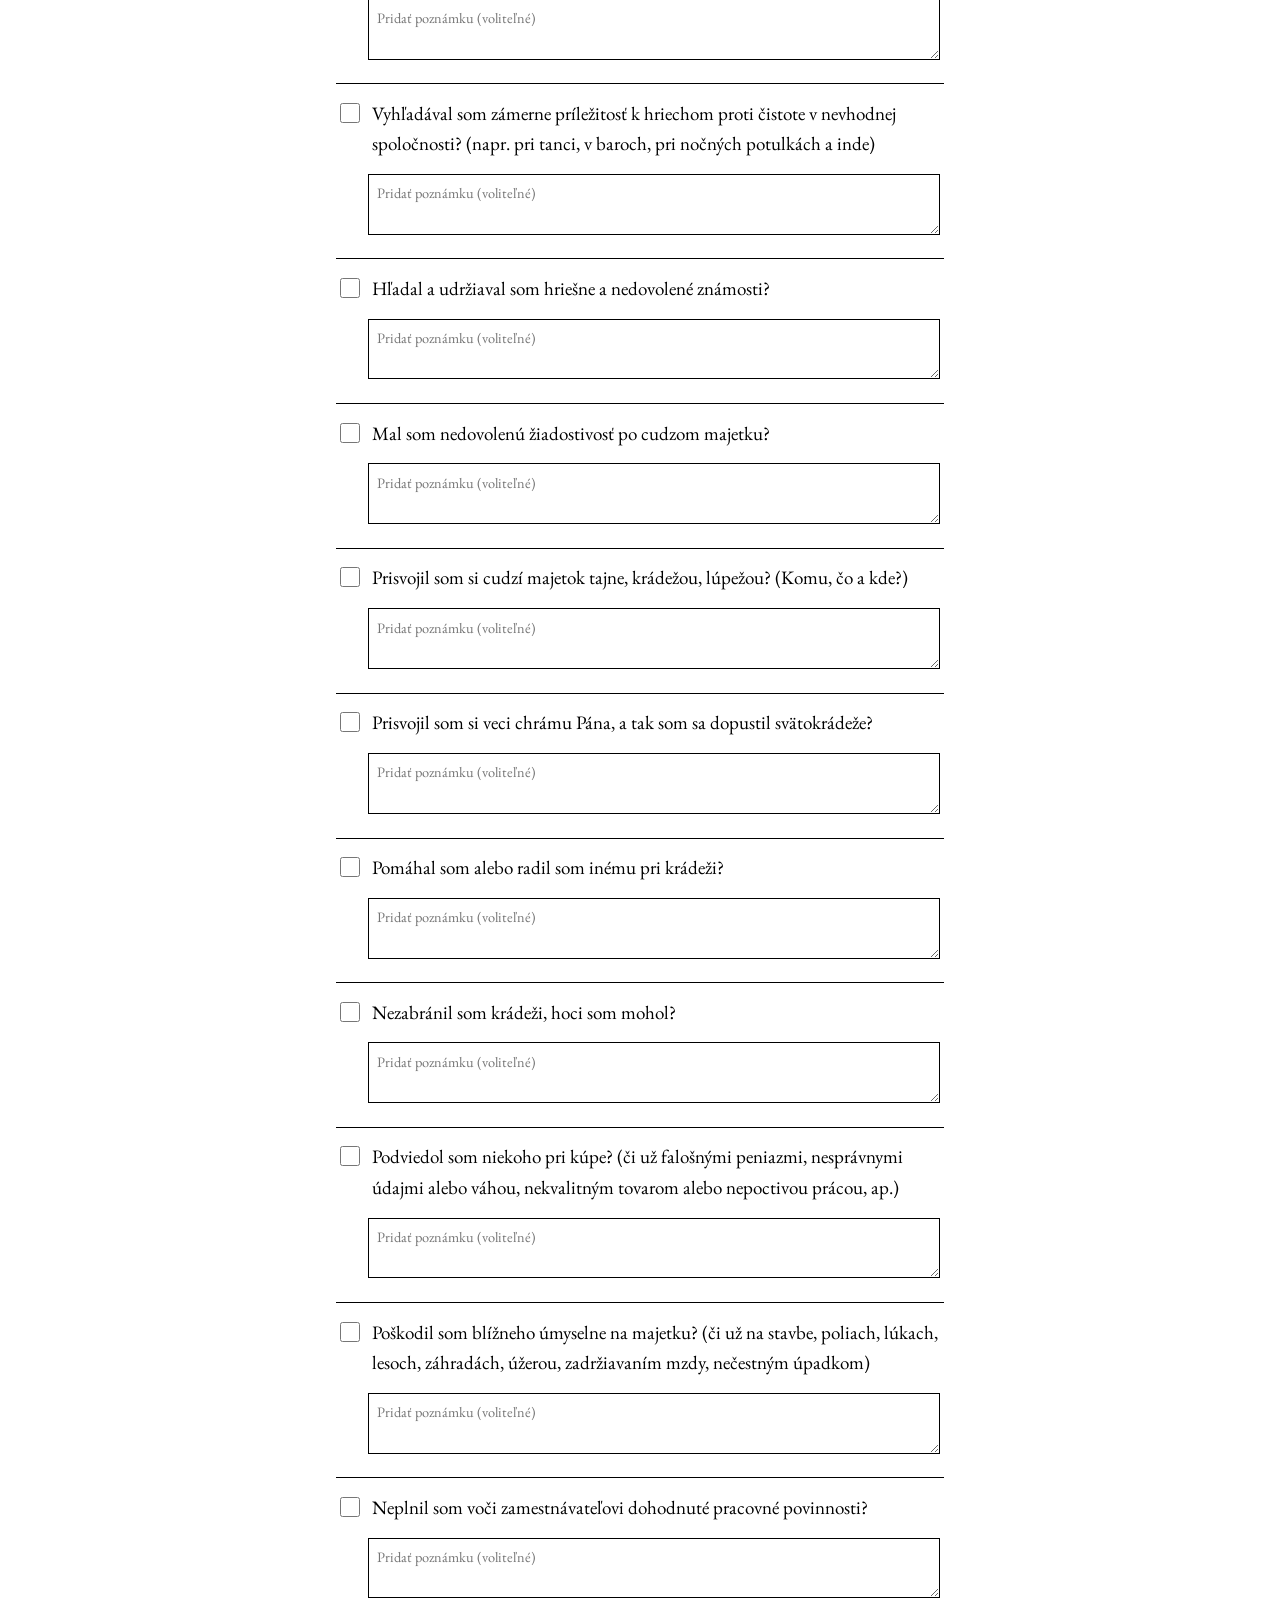
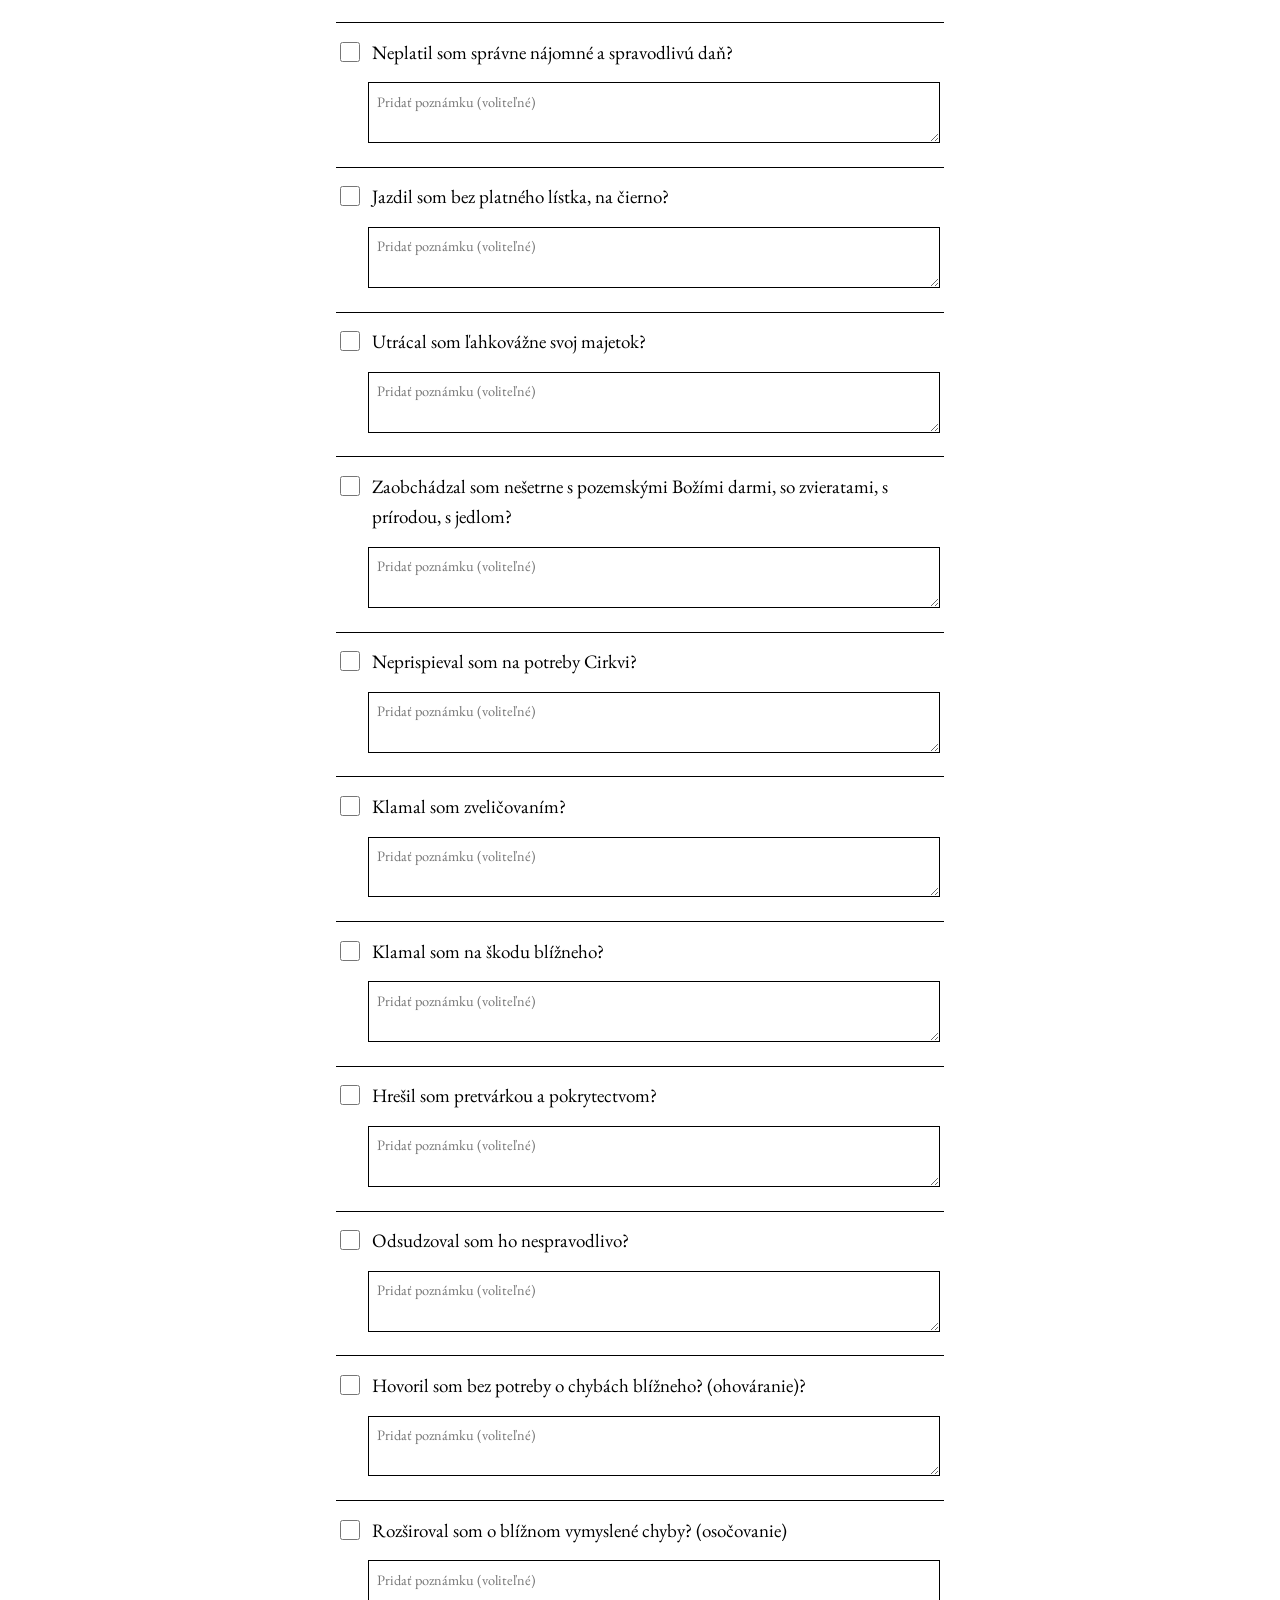
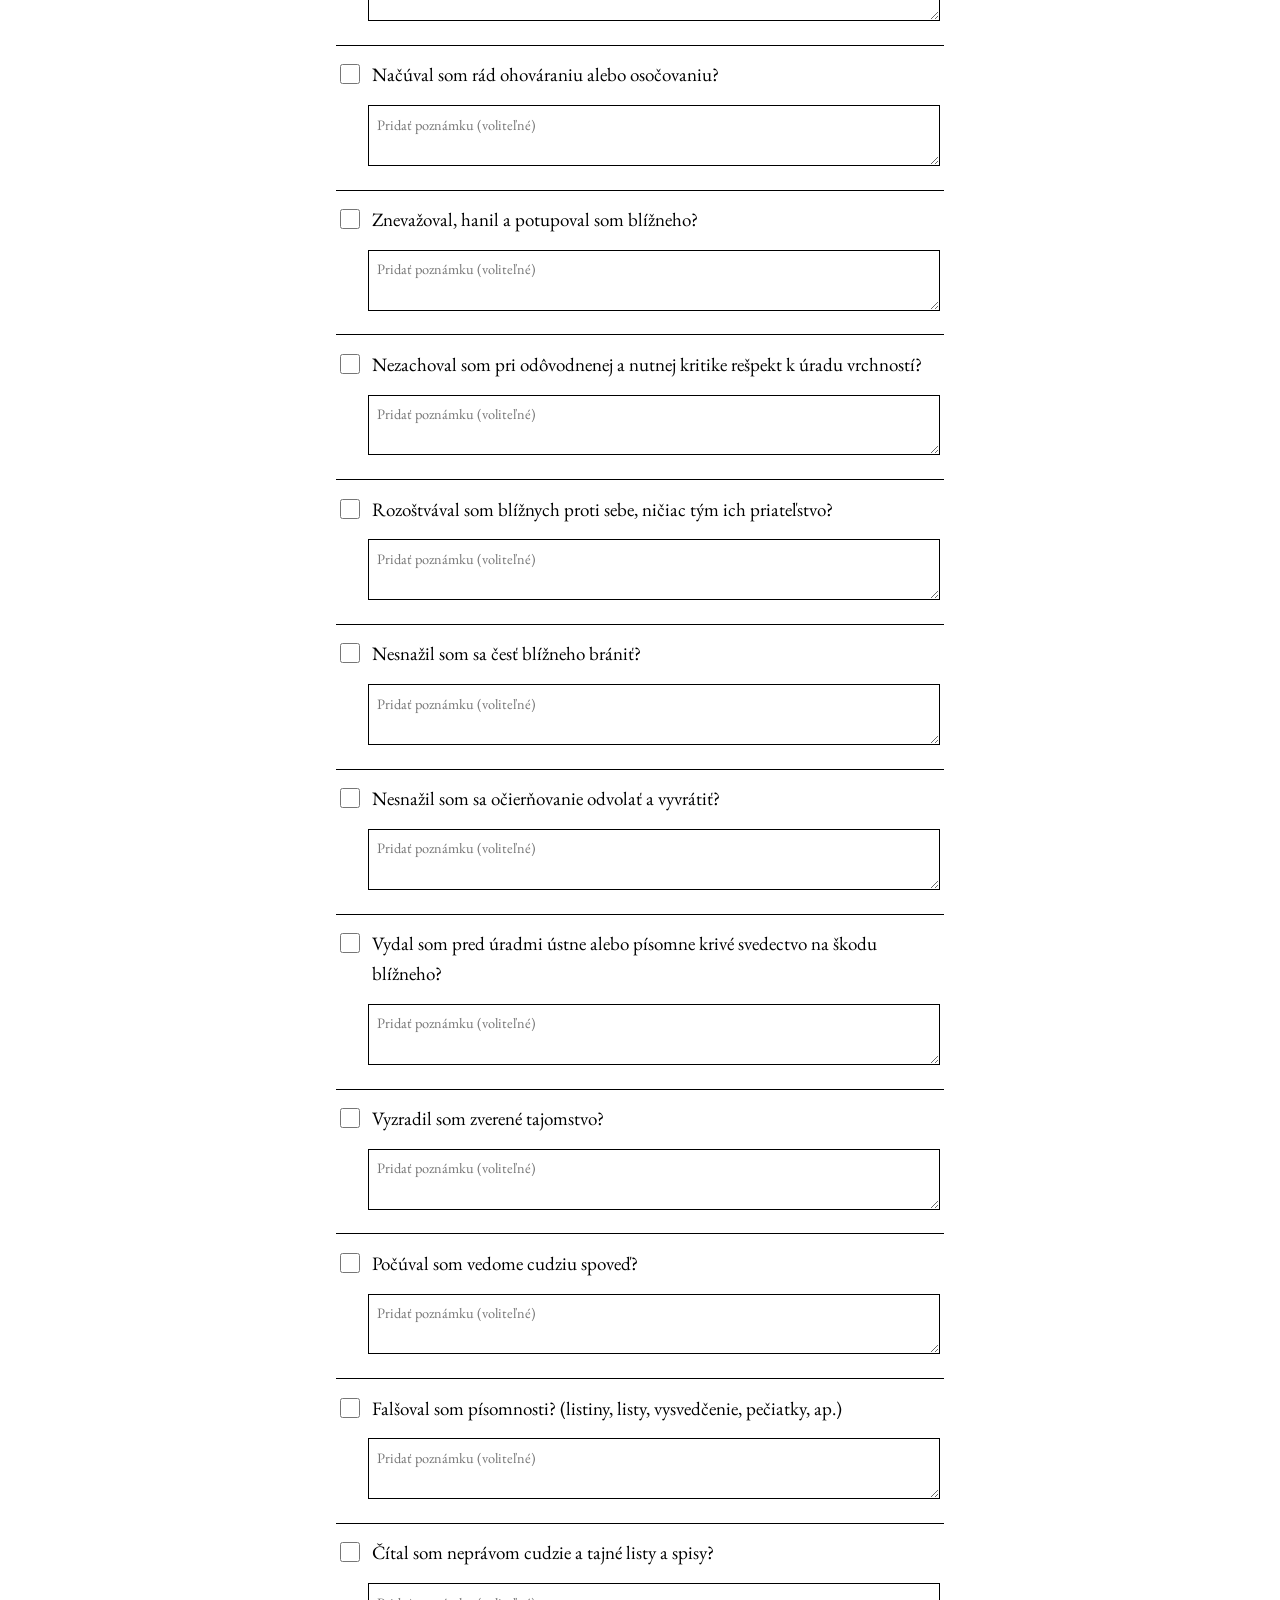
==== commit 71a69313: "UI Changes" ====
--- a/index.html
+++ b/index.html
@@ -76,16 +76,14 @@
 
     <div class="with-plate">
       <div class="controls">
-        <div class="field-row">
-          <p class="field">
-            <label for="gender" data-i18n="gender.label">Pohlavie</label>
-            <select id="gender"></select>
-          </p>
-          <p class="field">
-            <label for="depth" data-i18n="depth.label">Rozsah</label>
-            <select id="depth"></select>
-          </p>
-        </div>
+        <p class="field">
+          <label for="gender" data-i18n="gender.label">Pohlavie</label>
+          <select id="gender"></select>
+        </p>
+        <p class="field">
+          <label for="depth" data-i18n="depth.label">Rozsah</label>
+          <select id="depth"></select>
+        </p>
         <p class="field">
           <label for="last" data-i18n="last.label">Posledná spoveď</label>
           <input type="date" id="last">
--- a/style.css
+++ b/style.css
@@ -65,6 +65,9 @@
   margin-bottom: 1.5rem;
 }
 
+/* .wrap reserves 4rem at the foot of a page; the header must not inherit it. */
+header .wrap { padding-bottom: 0; }
+
 .bar {
   display: flex;
   flex-wrap: wrap;
@@ -147,17 +150,20 @@
 }
 
 /* Gender and scope sit side by side; they drop under each other when narrow. */
-.field-row {
-  display: flex;
-  flex-wrap: wrap;
-  gap: 0 1.5rem;
-}
 
 .field label {
   flex: none;
+  min-width: 8rem;
   font-size: 0.8rem;
   letter-spacing: 0.05em;
   text-transform: uppercase;
+}
+
+/* One width for all three controls, so the box reads as a single column. */
+.controls select,
+.controls input[type="date"] {
+  flex: 1 1 auto;
+  min-width: 0;
 }
 
 input[type="date"] {
@@ -210,6 +216,22 @@
 
 .qtext { flex: 1; }
 
+.qnote {
+  padding: 0 0.25rem 0.9rem 2rem;
+}
+
+.qnote-input {
+  width: 100%;
+  font: inherit;
+  font-size: 0.9rem;
+  color: #000;
+  background: #fff;
+  border: 1px solid #000;
+  border-radius: 0;
+  padding: 0.4rem 0.5rem;
+  resize: vertical;
+}
+
 /* Buttons */
 
 .actions {
@@ -252,6 +274,13 @@
 
 ol.sins li { margin-bottom: 0.5rem; font-weight: bold; }
 
+.sin-note {
+  display: block;
+  margin-top: 0.2rem;
+  font-weight: normal;
+  font-style: italic;
+}
+
 .go { margin: 2rem 0; }
 
 .go-link {
@@ -287,7 +316,10 @@
 /* Caps that only bite once a plate is on its own line: the prayers one always,
    the tall Dore once it has dropped under the buttons. */
 body[data-page="prayers"] .plate img { max-width: 20rem; }
-body[data-page="confession"] .plate img { max-width: 18rem; }
+body[data-page="confession"] .plate img { max-width: 15rem; }
+
+/* Two short buttons against a tall plate: centre them on it. */
+body[data-page="confession"] .with-plate { align-items: center; }
 
 /* A block of controls with its plate alongside; the plate drops underneath
    when there is no room for both. */
@@ -295,13 +327,15 @@
   display: flex;
   flex-wrap: wrap;
   align-items: flex-start;
-  gap: 1.5rem;
+  gap: 1.5rem 1.25rem;
   margin-bottom: 1.5rem;
 }
 
+/* Sized from content, not from guessed widths: the controls keep their fields
+   on one line and take the slack, the plate asks only for what it draws. */
 .with-plate > .controls,
-.with-plate > .stack { flex: 1 1 17rem; margin-bottom: 0; }
-.with-plate > .plate { flex: 1 1 13rem; margin: 0; }
+.with-plate > .stack { flex: 1 1 auto; margin-bottom: 0; }
+.with-plate > .plate { flex: 0 1 16rem; margin: 0; }
 
 /* The buttons keep their own spacing inside the row. */
 .stack > :first-child { margin-top: 0; }
@@ -346,4 +380,8 @@
 
 @media (max-width: 30rem) {
   body { font-size: 18px; }
-}
+
+  /* Wrapped under the controls, a plate can use the whole column again. */
+  .with-plate > .plate { flex-basis: 100%; }
+  body[data-page="index"] .with-plate .plate img { max-width: 100%; }
+}
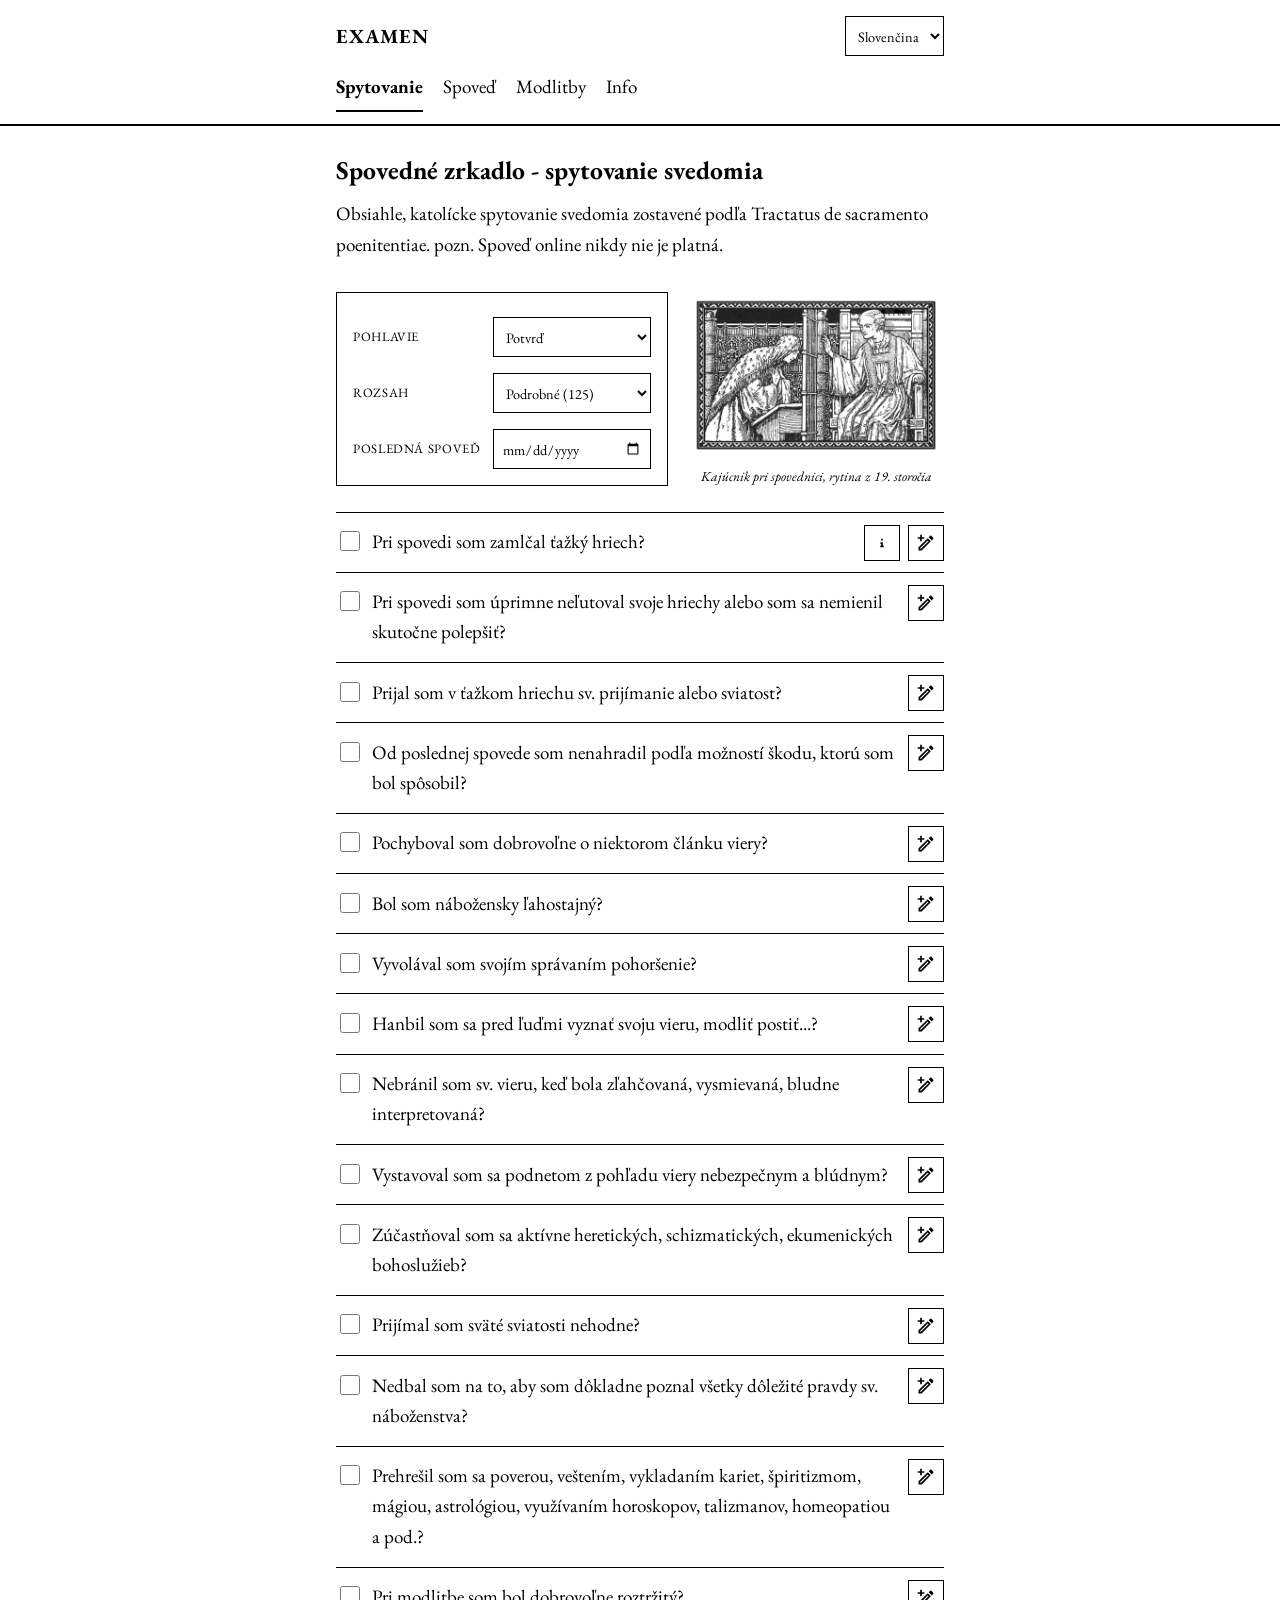
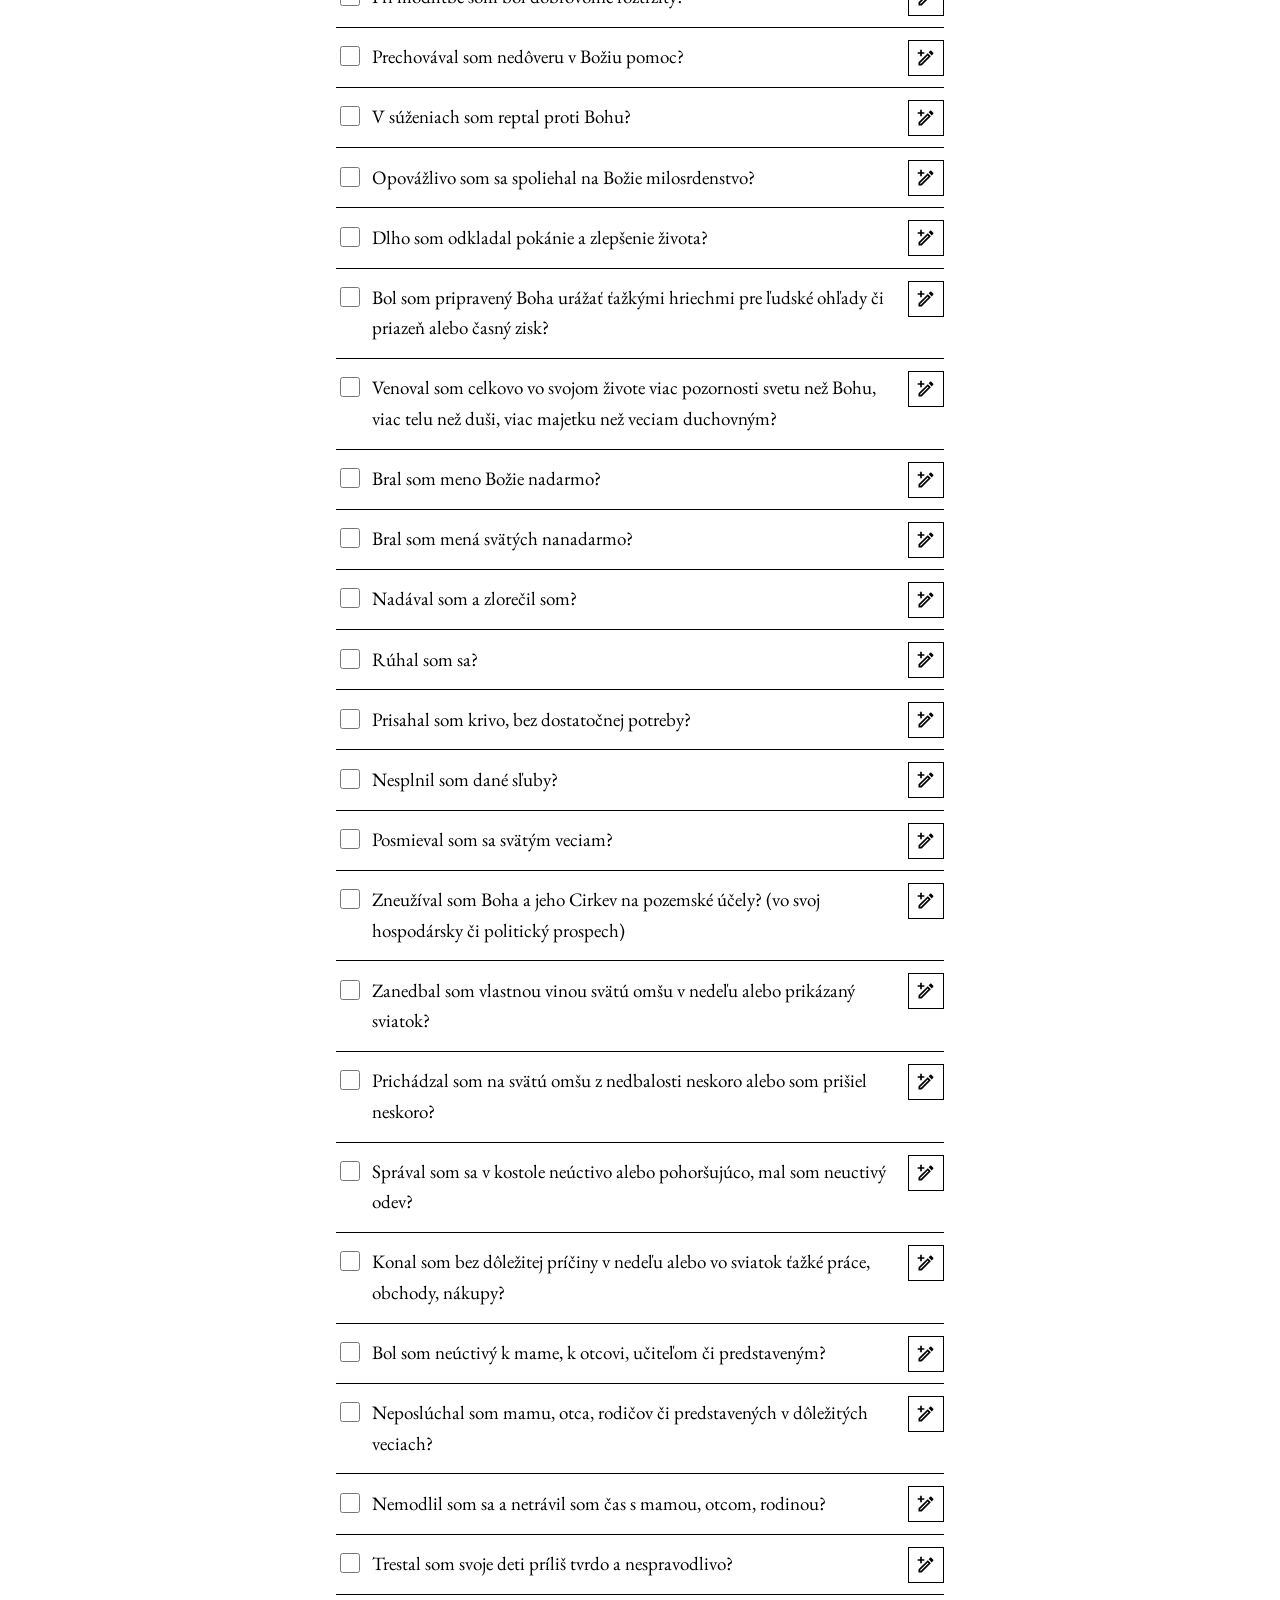
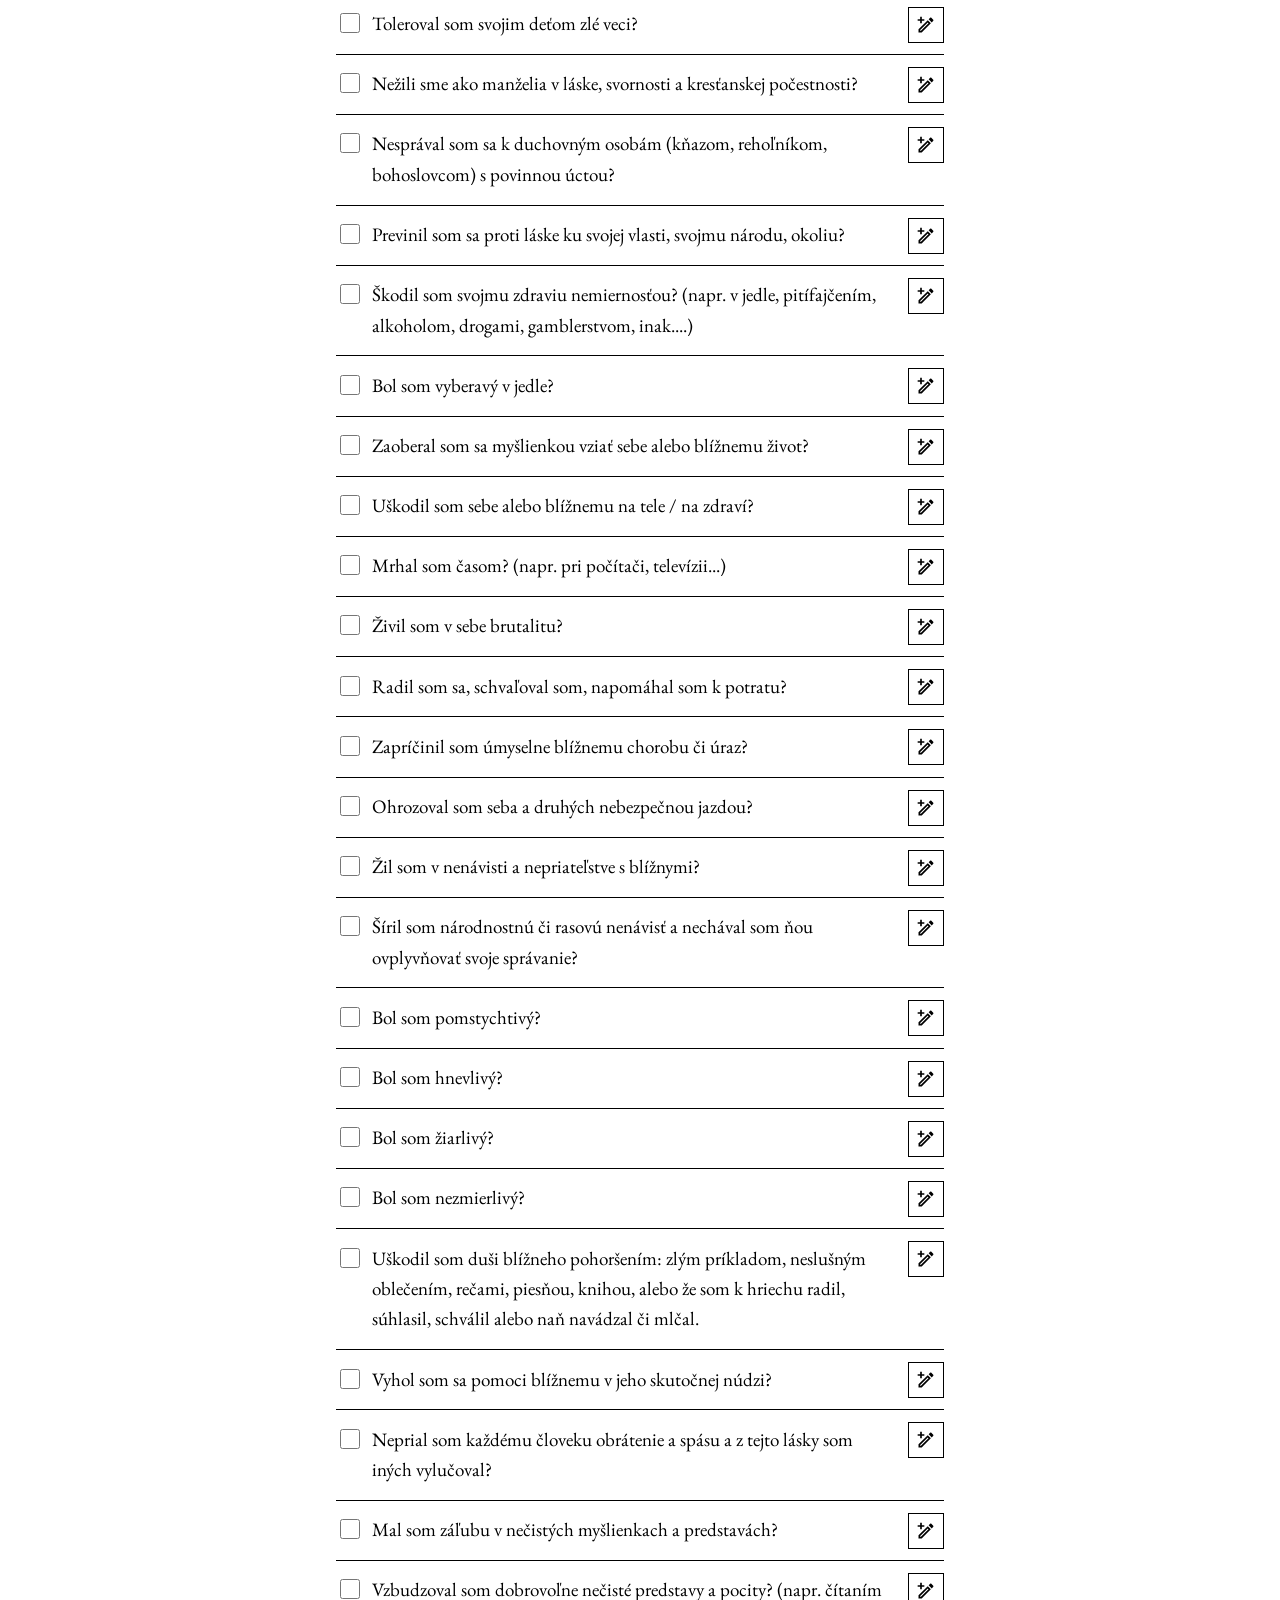
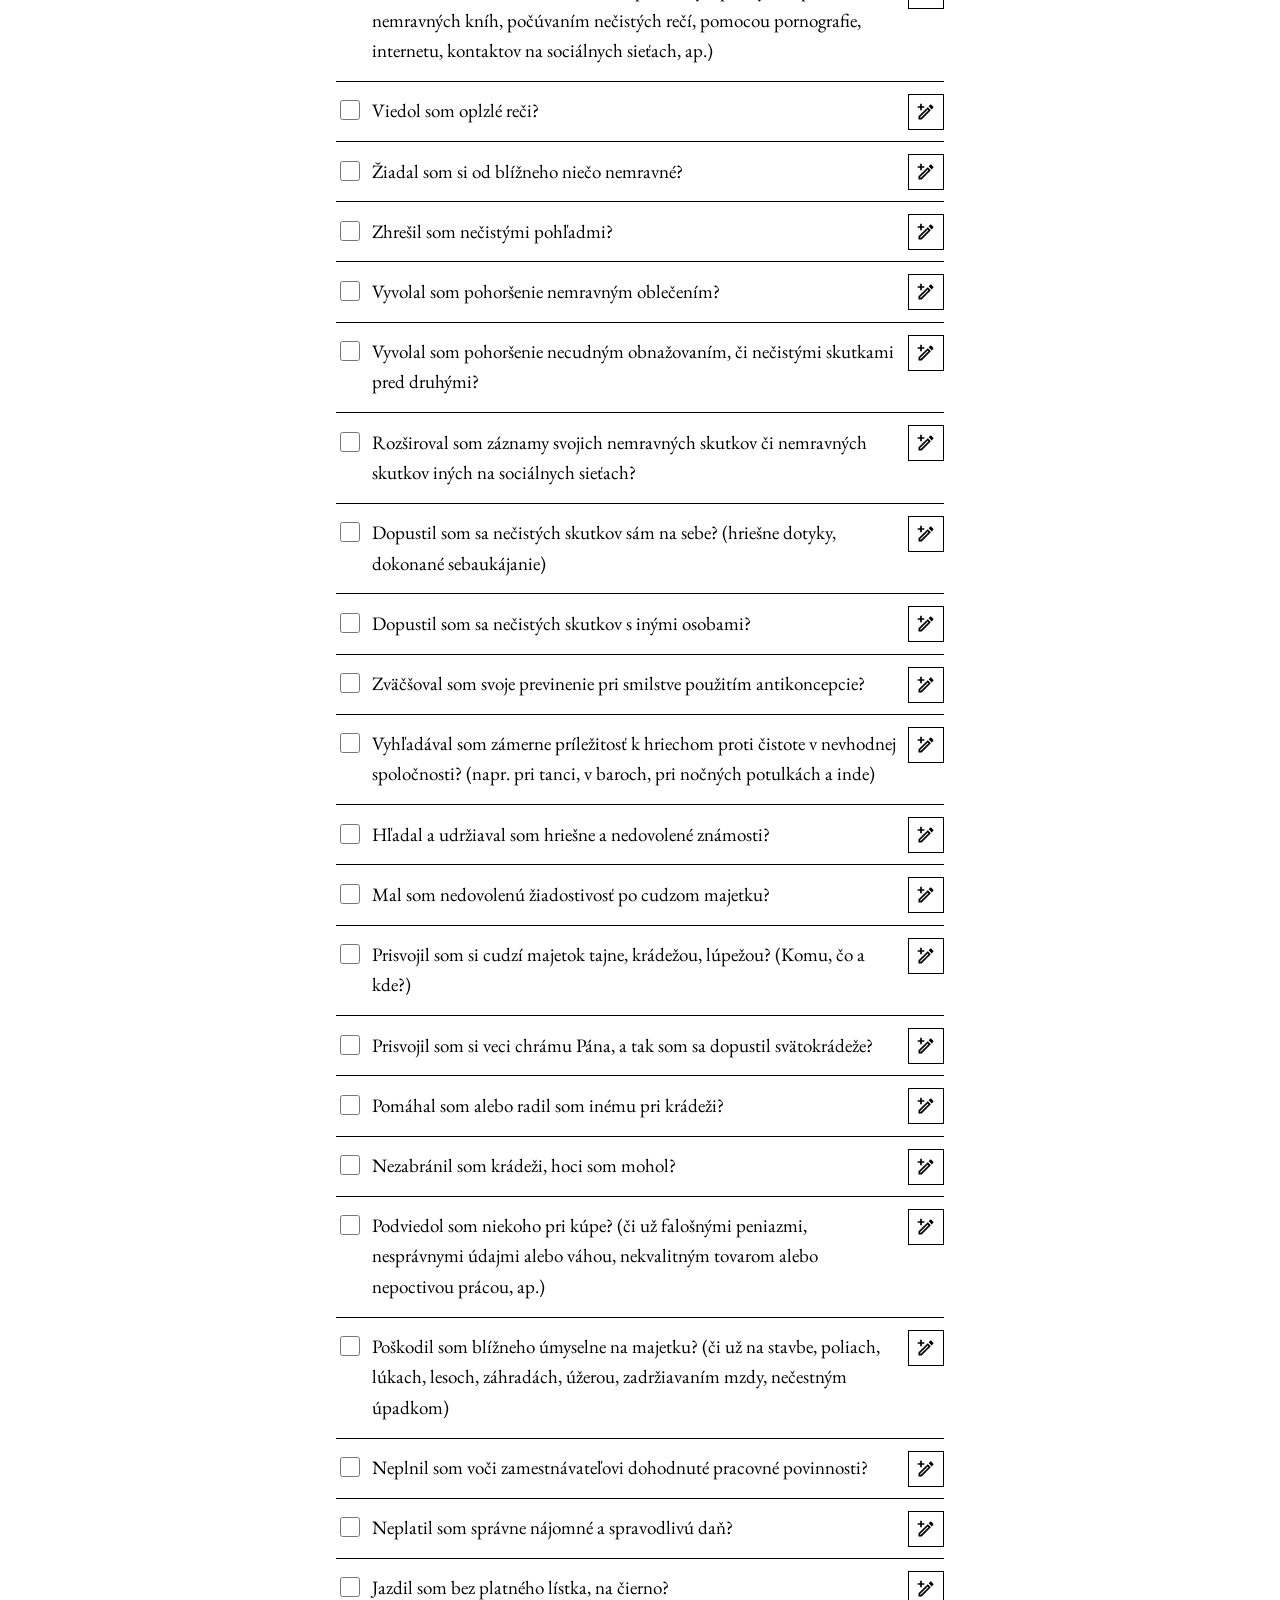
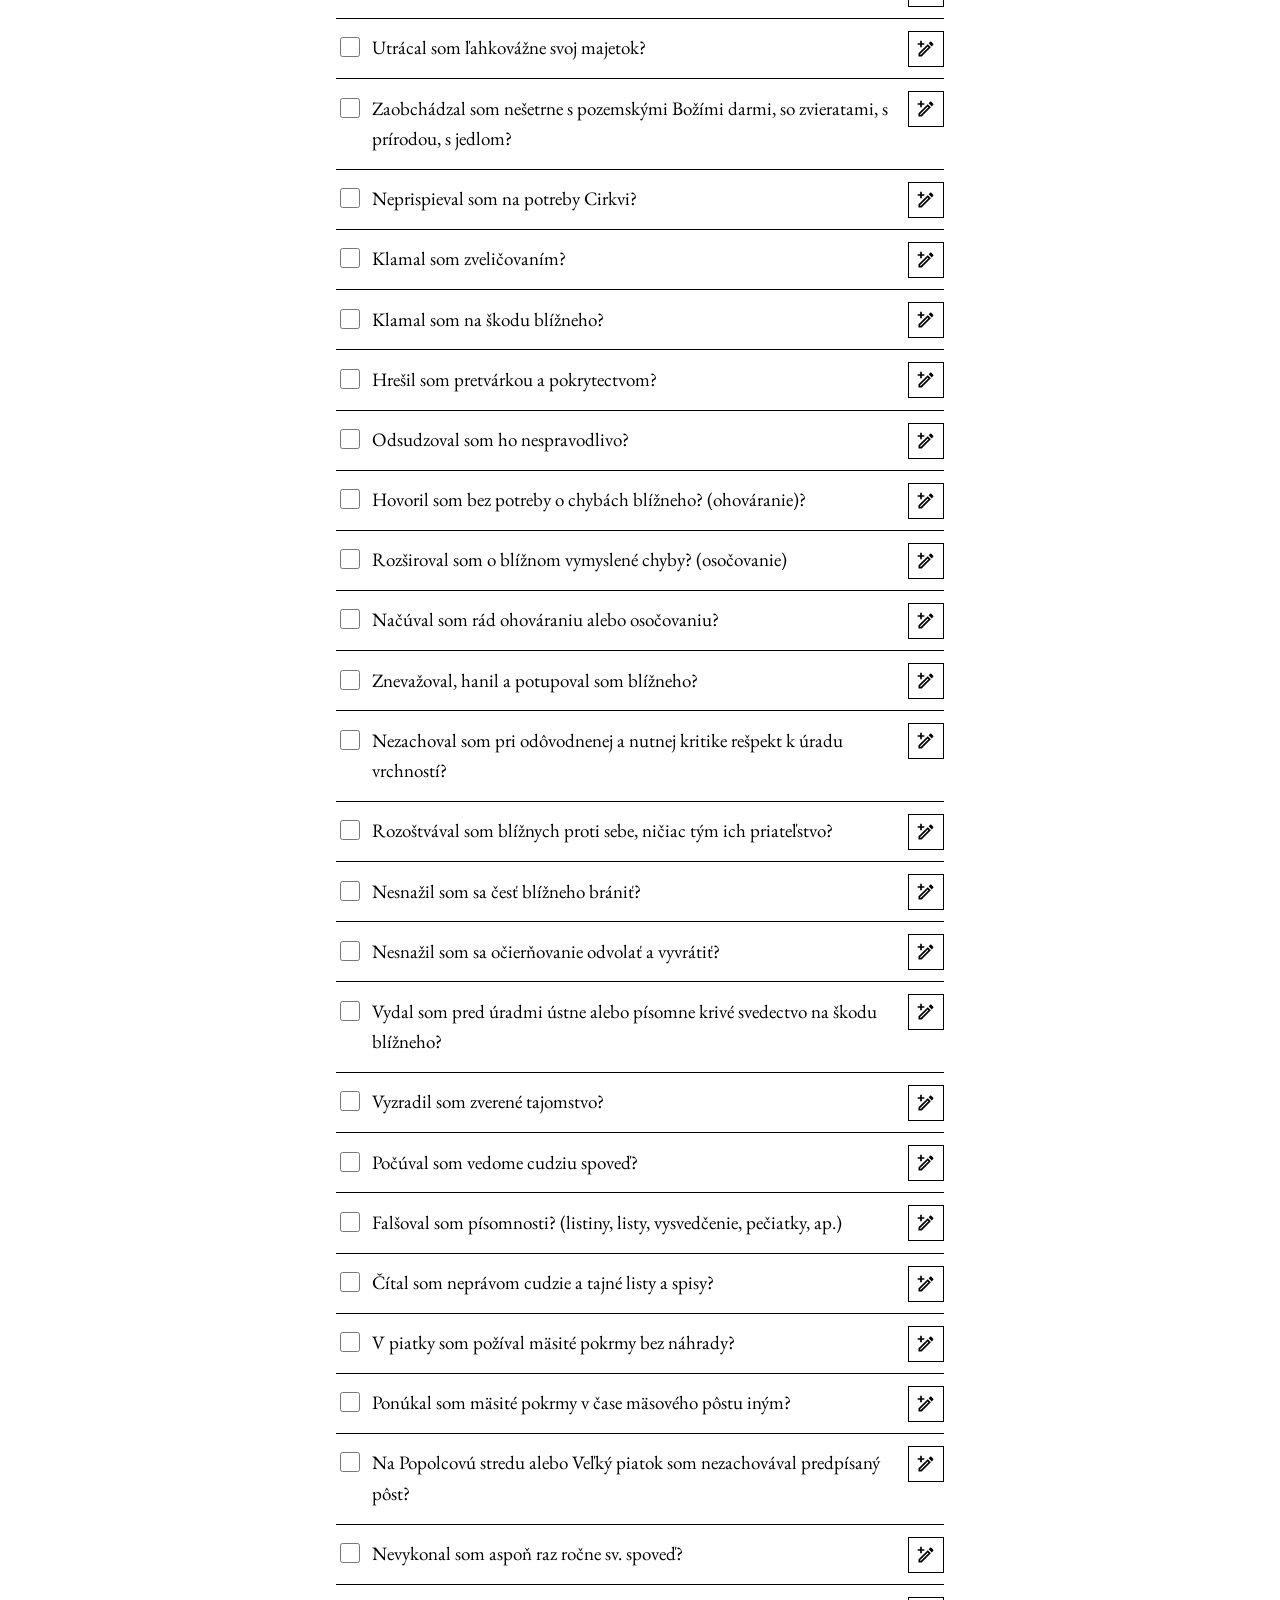
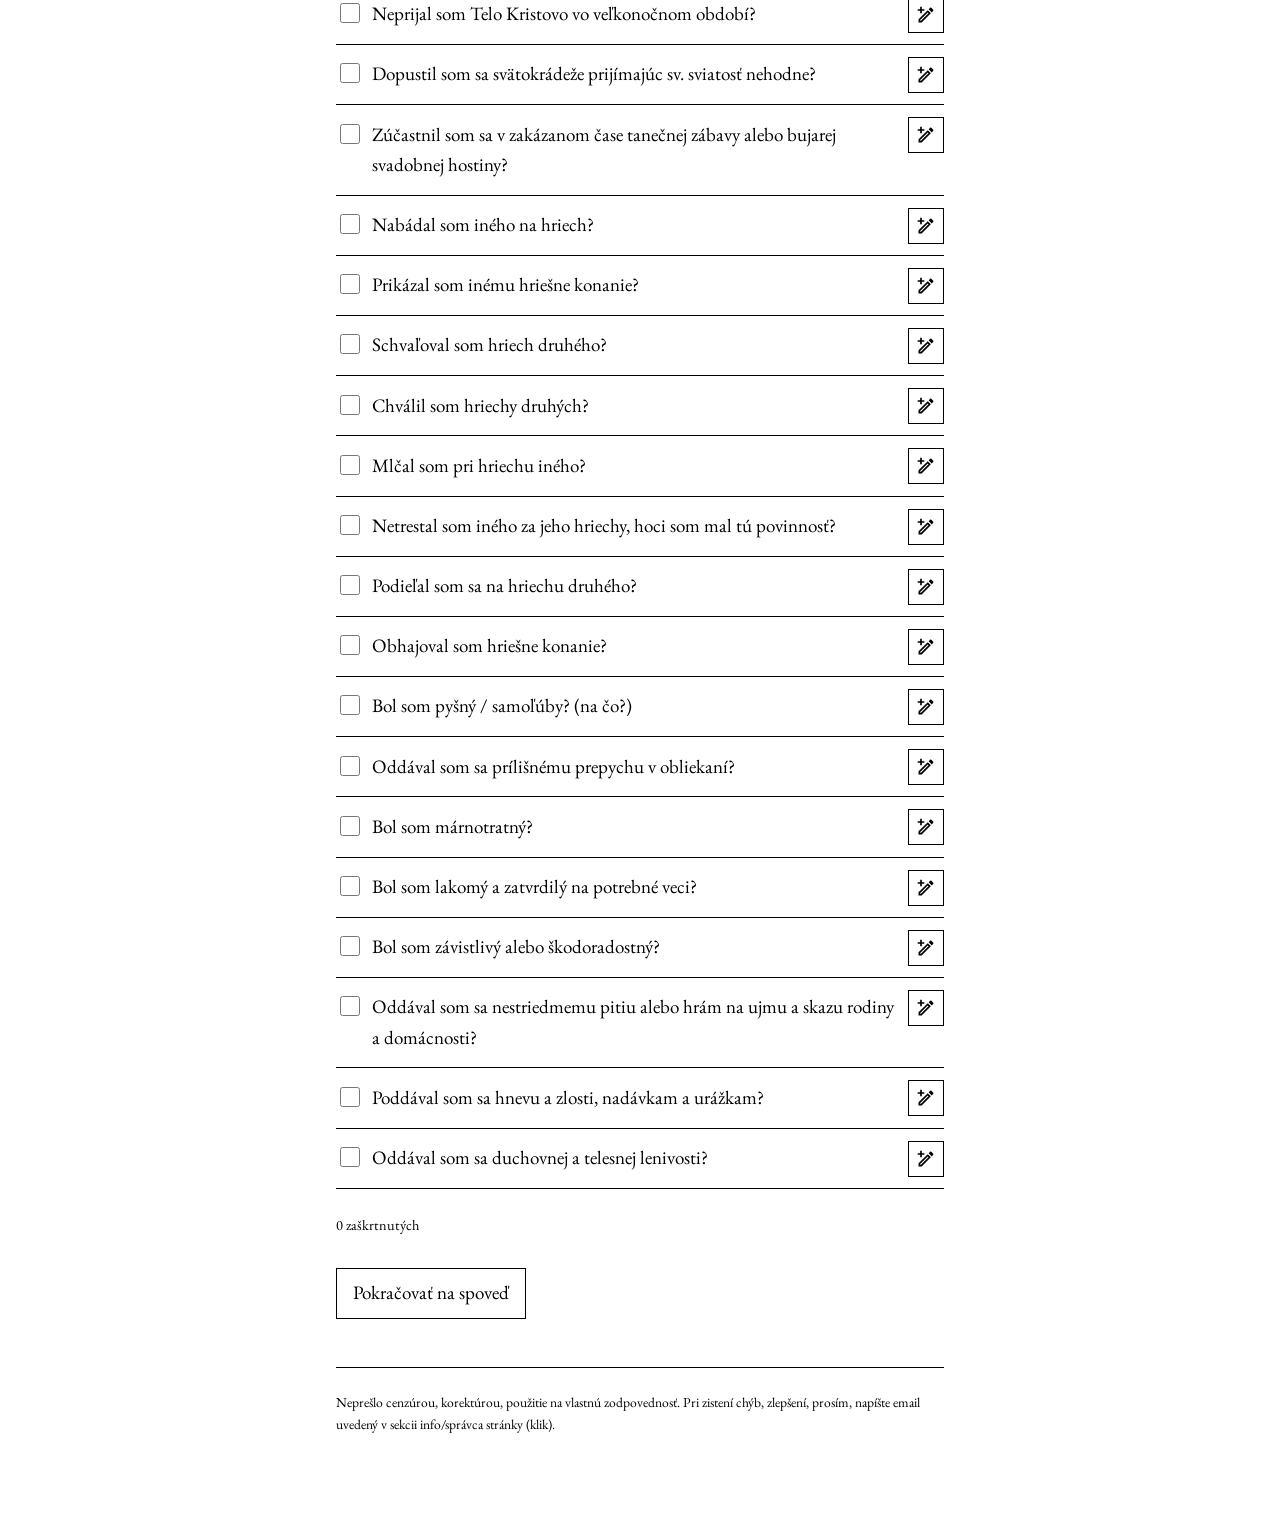
==== commit b1e4b496: "Restrucute && added infobox" ====
--- a/index.html
+++ b/index.html
@@ -20,13 +20,13 @@
 <meta property="og:title" content="Spovedné zrkadlo online - spytovanie svedomia - Examen">
 <meta property="og:description" content="Spovedné zrkadlo online: obsiahle katolícke spytovanie svedomia pred svätou spoveďou. 125 otázok, zaškrtnuté hriechy zostávajú len vo vašom prehliadači.">
 <meta property="og:url" content="https://spovednezrkadlo.sk/">
-<meta property="og:image" content="https://spovednezrkadlo.sk/og-image.png">
+<meta property="og:image" content="https://spovednezrkadlo.sk/src/og-image.png">
 <meta property="og:image:width" content="1200">
 <meta property="og:image:height" content="630">
 <meta property="og:image:alt" content="Spovedné zrkadlo - spytovanie svedomia pred svätou spoveďou">
 <meta name="twitter:card" content="summary_large_image">
-<link rel="icon" href="favicon.svg" type="image/svg+xml">
-<link rel="stylesheet" href="style.css">
+<link rel="icon" href="src/favicon.svg" type="image/svg+xml">
+<link rel="stylesheet" href="src/style.css">
 <script type="application/ld+json">
 {
   "@context": "https://schema.org",
@@ -117,6 +117,6 @@
   <p class="note">Táto stránka potrebuje JavaScript, aby načítala otázky a modlitby.</p>
 </noscript>
 
-<script src="app.js"></script>
+<script src="src/app.js"></script>
 </body>
 </html>
--- a/src/style.css
+++ b/src/style.css
@@ -0,0 +1,435 @@
+/* Black & white, minimal. */
+
+/* EB Garamond, self-hosted: no request ever leaves the reader's browser.
+   These are Google's variable woff2 files, so one file covers 400-800. */
+
+@font-face {
+  font-family: "EB Garamond";
+  font-style: normal;
+  font-weight: 400 800;
+  font-display: swap;
+  src: url(fonts/ebgaramond-ext.woff2) format("woff2");
+  unicode-range: U+0100-02BA, U+02BD-02C5, U+02C7-02CC, U+02CE-02D7, U+02DD-02FF, U+0304, U+0308, U+0329, U+1D00-1DBF, U+1E00-1E9F, U+1EF2-1EFF, U+2020, U+20A0-20AB, U+20AD-20C0, U+2113, U+2C60-2C7F, U+A720-A7FF;
+}
+
+@font-face {
+  font-family: "EB Garamond";
+  font-style: normal;
+  font-weight: 400 800;
+  font-display: swap;
+  src: url(fonts/ebgaramond.woff2) format("woff2");
+  unicode-range: U+0000-00FF, U+0131, U+0152-0153, U+02BB-02BC, U+02C6, U+02DA, U+02DC, U+0304, U+0308, U+0329, U+2000-206F, U+20AC, U+2122, U+2191, U+2193, U+2212, U+2215, U+FEFF, U+FFFD;
+}
+
+@font-face {
+  font-family: "EB Garamond";
+  font-style: italic;
+  font-weight: 400 800;
+  font-display: swap;
+  src: url(fonts/ebgaramond-italic-ext.woff2) format("woff2");
+  unicode-range: U+0100-02BA, U+02BD-02C5, U+02C7-02CC, U+02CE-02D7, U+02DD-02FF, U+0304, U+0308, U+0329, U+1D00-1DBF, U+1E00-1E9F, U+1EF2-1EFF, U+2020, U+20A0-20AB, U+20AD-20C0, U+2113, U+2C60-2C7F, U+A720-A7FF;
+}
+
+@font-face {
+  font-family: "EB Garamond";
+  font-style: italic;
+  font-weight: 400 800;
+  font-display: swap;
+  src: url(fonts/ebgaramond-italic.woff2) format("woff2");
+  unicode-range: U+0000-00FF, U+0131, U+0152-0153, U+02BB-02BC, U+02C6, U+02DA, U+02DC, U+0304, U+0308, U+0329, U+2000-206F, U+20AC, U+2122, U+2191, U+2193, U+2212, U+2215, U+FEFF, U+FFFD;
+}
+
+* { box-sizing: border-box; }
+
+html { -webkit-text-size-adjust: 100%; }
+
+body {
+  margin: 0;
+  background: #fff;
+  color: #000;
+  font-family: "EB Garamond", Garamond, Georgia, "Times New Roman", serif;
+  font-size: 19px;
+  line-height: 1.6;
+}
+
+.wrap {
+  max-width: 40rem;
+  margin: 0 auto;
+  padding: 0 1rem 4rem;
+}
+
+/* Header */
+
+header {
+  border-bottom: 2px solid #000;
+  margin-bottom: 1.5rem;
+}
+
+/* .wrap reserves 4rem at the foot of a page; the header must not inherit it. */
+header .wrap { padding-bottom: 0; }
+
+.bar {
+  display: flex;
+  flex-wrap: wrap;
+  align-items: center;
+  justify-content: space-between;
+  gap: 0.5rem;
+  padding: 1rem 0 0.5rem;
+}
+
+.brand {
+  font-size: 1.25rem;
+  font-weight: bold;
+  letter-spacing: 0.05em;
+  text-transform: uppercase;
+  text-decoration: none;
+  color: #000;
+}
+
+select {
+  font: inherit;
+  font-size: 0.9rem;
+  color: #000;
+  background: #fff;
+  border: 1px solid #000;
+  border-radius: 0;
+  padding: 0.4rem 0.5rem;
+  min-height: 2.5rem;
+}
+
+nav {
+  display: flex;
+  flex-wrap: wrap;
+  gap: 0 1.25rem;
+  padding-bottom: 0.75rem;
+}
+
+nav a {
+  color: #000;
+  text-decoration: none;
+  padding: 0.5rem 0;
+  min-height: 2.5rem;
+  display: inline-flex;
+  align-items: center;
+  border-bottom: 2px solid transparent;
+}
+
+nav a:hover { border-bottom-color: #000; }
+nav a.active { border-bottom-color: #000; font-weight: bold; }
+
+/* Text */
+
+h1 { font-size: 1.6rem; margin: 1.5rem 0 0.5rem; }
+h2 { font-size: 1.15rem; margin: 2rem 0 0.25rem; }
+p { margin: 0.5rem 0 1rem; }
+
+.lead { margin-bottom: 2rem; }
+
+hr {
+  border: 0;
+  border-top: 1px solid #000;
+  margin: 2rem 0;
+}
+
+a { color: #000; }
+
+/* Controls */
+
+.controls {
+  border: 1px solid #000;
+  padding: 0.5rem 1rem 1rem;
+  margin-bottom: 1.5rem;
+}
+
+.field {
+  display: flex;
+  flex-wrap: wrap;
+  align-items: center;
+  gap: 0.75rem;
+  margin: 1rem 0 0;
+}
+
+/* Gender and scope sit side by side; they drop under each other when narrow. */
+
+.field label {
+  flex: none;
+  min-width: 8rem;
+  font-size: 0.8rem;
+  letter-spacing: 0.05em;
+  text-transform: uppercase;
+}
+
+/* One width for all three controls, so the box reads as a single column. */
+.controls select,
+.controls input[type="date"] {
+  flex: 1 1 auto;
+  min-width: 0;
+}
+
+input[type="date"] {
+  font: inherit;
+  font-size: 0.9rem;
+  color: #000;
+  background: #fff;
+  border: 1px solid #000;
+  border-radius: 0;
+  padding: 0.4rem 0.5rem;
+  min-height: 2.5rem;
+}
+
+/* Questions */
+
+.qgroup h2 {
+  font-size: 0.85rem;
+  letter-spacing: 0.08em;
+  text-transform: uppercase;
+  margin: 2.5rem 0 0.5rem;
+}
+
+.qgroup:first-child h2 { margin-top: 1rem; }
+
+ol.questions {
+  list-style: none;
+  margin: 0;
+  padding: 0;
+  border-top: 1px solid #000;
+}
+
+ol.questions li { border-bottom: 1px solid #000; }
+
+ol.questions label {
+  display: flex;
+  gap: 0.75rem;
+  align-items: flex-start;
+  padding: 0.9rem 0.25rem;
+  cursor: pointer;
+  min-height: 3rem;
+}
+
+ol.questions input[type="checkbox"] {
+  width: 1.25rem;
+  height: 1.25rem;
+  margin: 0.25rem 0 0;
+  accent-color: #000;
+  flex: none;
+}
+
+.qtext { flex: 1; }
+
+/* The question and its note button share a line. */
+.qrow {
+  display: flex;
+  align-items: flex-start;
+  gap: 0.5rem;
+}
+
+.qrow label { flex: 1; }
+
+.qnote-toggle,
+.qinfo-toggle {
+  flex: none;
+  width: 2.25rem;
+  min-height: 2.25rem;
+  margin-top: 0.75rem;
+  padding: 0;
+  font: inherit;
+  line-height: 1;
+  color: #000;
+  background: #fff;
+  border: 1px solid #000;
+  border-radius: 0;
+  cursor: pointer;
+}
+
+.qnote-toggle svg,
+.qinfo-toggle svg {
+  display: block;
+  width: 1.25rem;
+  height: 1.25rem;
+  margin: 0 auto;
+  fill: currentColor;
+}
+
+.qnote-toggle:hover,
+.qinfo-toggle:hover { background: #000; color: #fff; }
+
+/* Filled means there is a note behind it. */
+.qnote-toggle.has-note { background: #000; color: #fff; }
+.qnote-toggle.has-note:hover { background: #fff; color: #000; }
+
+.qnote,
+.qinfo {
+  padding: 0 0.25rem 0.9rem 2rem;
+}
+
+/* The explanation is read, not written in: set apart from the question. */
+.qinfo {
+  font-size: 0.9rem;
+  font-style: italic;
+}
+
+.qnote-input {
+  width: 100%;
+  font: inherit;
+  font-size: 0.9rem;
+  color: #000;
+  background: #fff;
+  border: 1px solid #000;
+  border-radius: 0;
+  padding: 0.4rem 0.5rem;
+  resize: vertical;
+}
+
+/* Buttons */
+
+.actions {
+  display: flex;
+  flex-wrap: wrap;
+  gap: 0.75rem;
+  align-items: center;
+  margin: 1.5rem 0;
+}
+
+button {
+  font: inherit;
+  color: #000;
+  background: #fff;
+  border: 1px solid #000;
+  border-radius: 0;
+  padding: 0.6rem 1rem;
+  min-height: 2.75rem;
+  cursor: pointer;
+}
+
+button:hover { background: #000; color: #fff; }
+
+.count { font-size: 0.9rem; }
+
+/* Confession */
+
+/* Bold is what you say out loud in the confessional. */
+.formula {
+  border-left: 2px solid #000;
+  padding-left: 1rem;
+  margin: 1.5rem 0;
+  font-weight: bold;
+}
+
+ol.sins {
+  margin: 1.5rem 0;
+  padding-left: 1.5rem;
+}
+
+ol.sins li { margin-bottom: 0.5rem; font-weight: bold; }
+
+.sin-note {
+  display: block;
+  margin-top: 0.2rem;
+  font-weight: normal;
+  font-style: italic;
+}
+
+.go { margin: 2rem 0; }
+
+.go-link {
+  display: inline-block;
+  border: 1px solid #000;
+  padding: 0.6rem 1rem;
+  min-height: 2.75rem;
+  text-decoration: none;
+}
+
+.go-link:hover { background: #000; color: #fff; }
+
+/* Plates (the engravings) */
+
+.plate {
+  margin: 2.5rem 0;
+}
+
+.plate img {
+  display: block;
+  margin: 0 auto;
+  max-width: 100%;
+  height: auto;
+}
+
+.plate figcaption {
+  font-size: 0.85rem;
+  font-style: italic;
+  text-align: center;
+  margin-top: 0.5rem;
+}
+
+/* Caps that only bite once a plate is on its own line: the prayers one always,
+   the tall Dore once it has dropped under the buttons. */
+body[data-page="prayers"] .plate img { max-width: 20rem; }
+body[data-page="confession"] .plate img { max-width: 15rem; }
+
+/* Two short buttons against a tall plate: centre them on it. */
+body[data-page="confession"] .with-plate { align-items: center; }
+
+/* A block of controls with its plate alongside; the plate drops underneath
+   when there is no room for both. */
+.with-plate {
+  display: flex;
+  flex-wrap: wrap;
+  align-items: flex-start;
+  gap: 1.5rem 1.25rem;
+  margin-bottom: 1.5rem;
+}
+
+/* Sized from content, not from guessed widths: the controls keep their fields
+   on one line and take the slack, the plate asks only for what it draws. */
+.with-plate > .controls,
+.with-plate > .stack { flex: 1 1 auto; margin-bottom: 0; }
+.with-plate > .plate { flex: 0 1 16rem; margin: 0; }
+
+/* The buttons keep their own spacing inside the row. */
+.stack > :first-child { margin-top: 0; }
+.stack > :last-child { margin-bottom: 0; }
+
+/* Prayers */
+
+.prayer { margin-bottom: 2.5rem; }
+.prayer p { white-space: pre-line; }
+
+.source {
+  font-size: 0.85rem;
+  margin-top: 0.5rem;
+}
+
+/* Contact */
+
+dl.contact { margin: 0; }
+dl.contact dt {
+  font-size: 0.8rem;
+  letter-spacing: 0.05em;
+  text-transform: uppercase;
+  margin-top: 1.25rem;
+}
+dl.contact dd { margin: 0.25rem 0 0; }
+dl.contact a {
+  display: inline-block;
+  padding: 0.4rem 0;
+  min-height: 2.5rem;
+}
+
+footer {
+  border-top: 1px solid #000;
+  margin-top: 3rem;
+  padding-top: 1rem;
+  font-size: 0.85rem;
+}
+
+.note { font-size: 0.85rem; }
+
+body[data-page="confession"] .note { font-style: italic; }
+
+@media (max-width: 30rem) {
+  body { font-size: 18px; }
+
+  /* Wrapped under the controls, a plate can use the whole column again. */
+  .with-plate > .plate { flex-basis: 100%; }
+  body[data-page="index"] .with-plate .plate img { max-width: 100%; }
+}
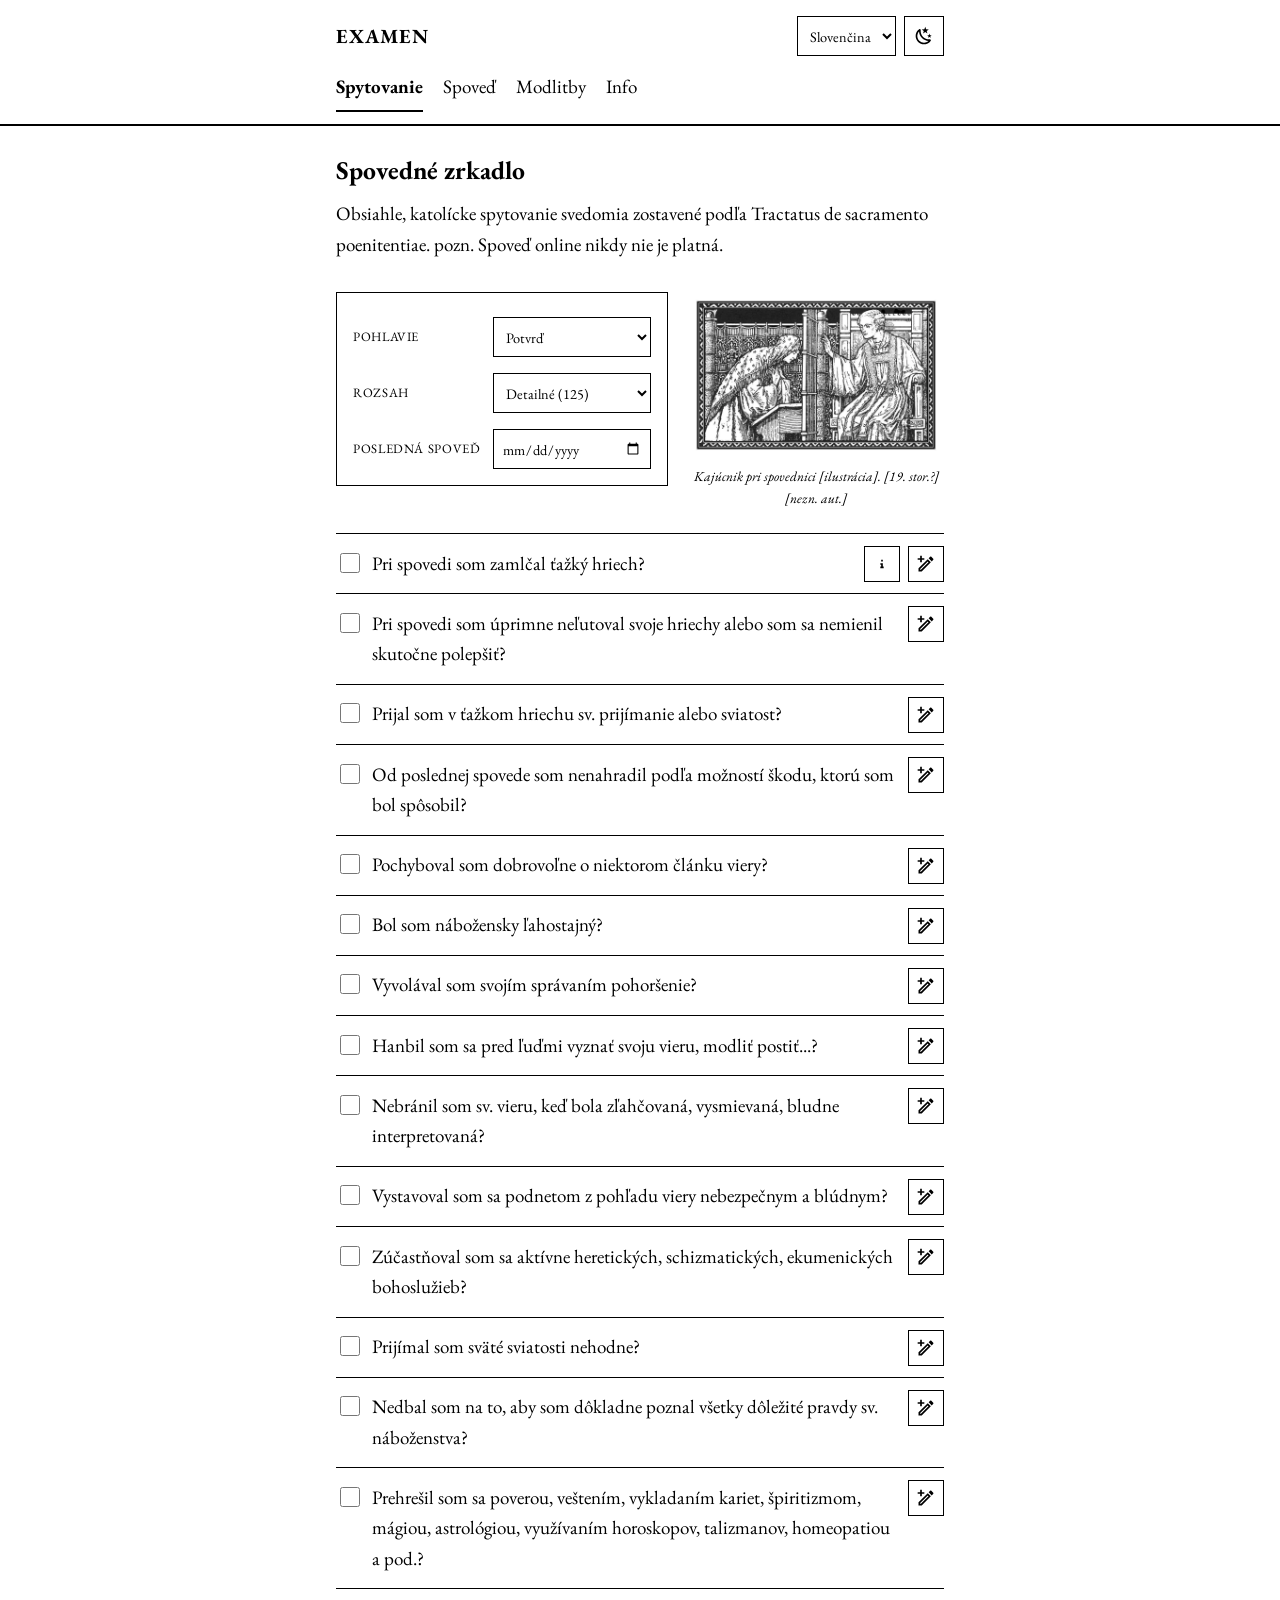
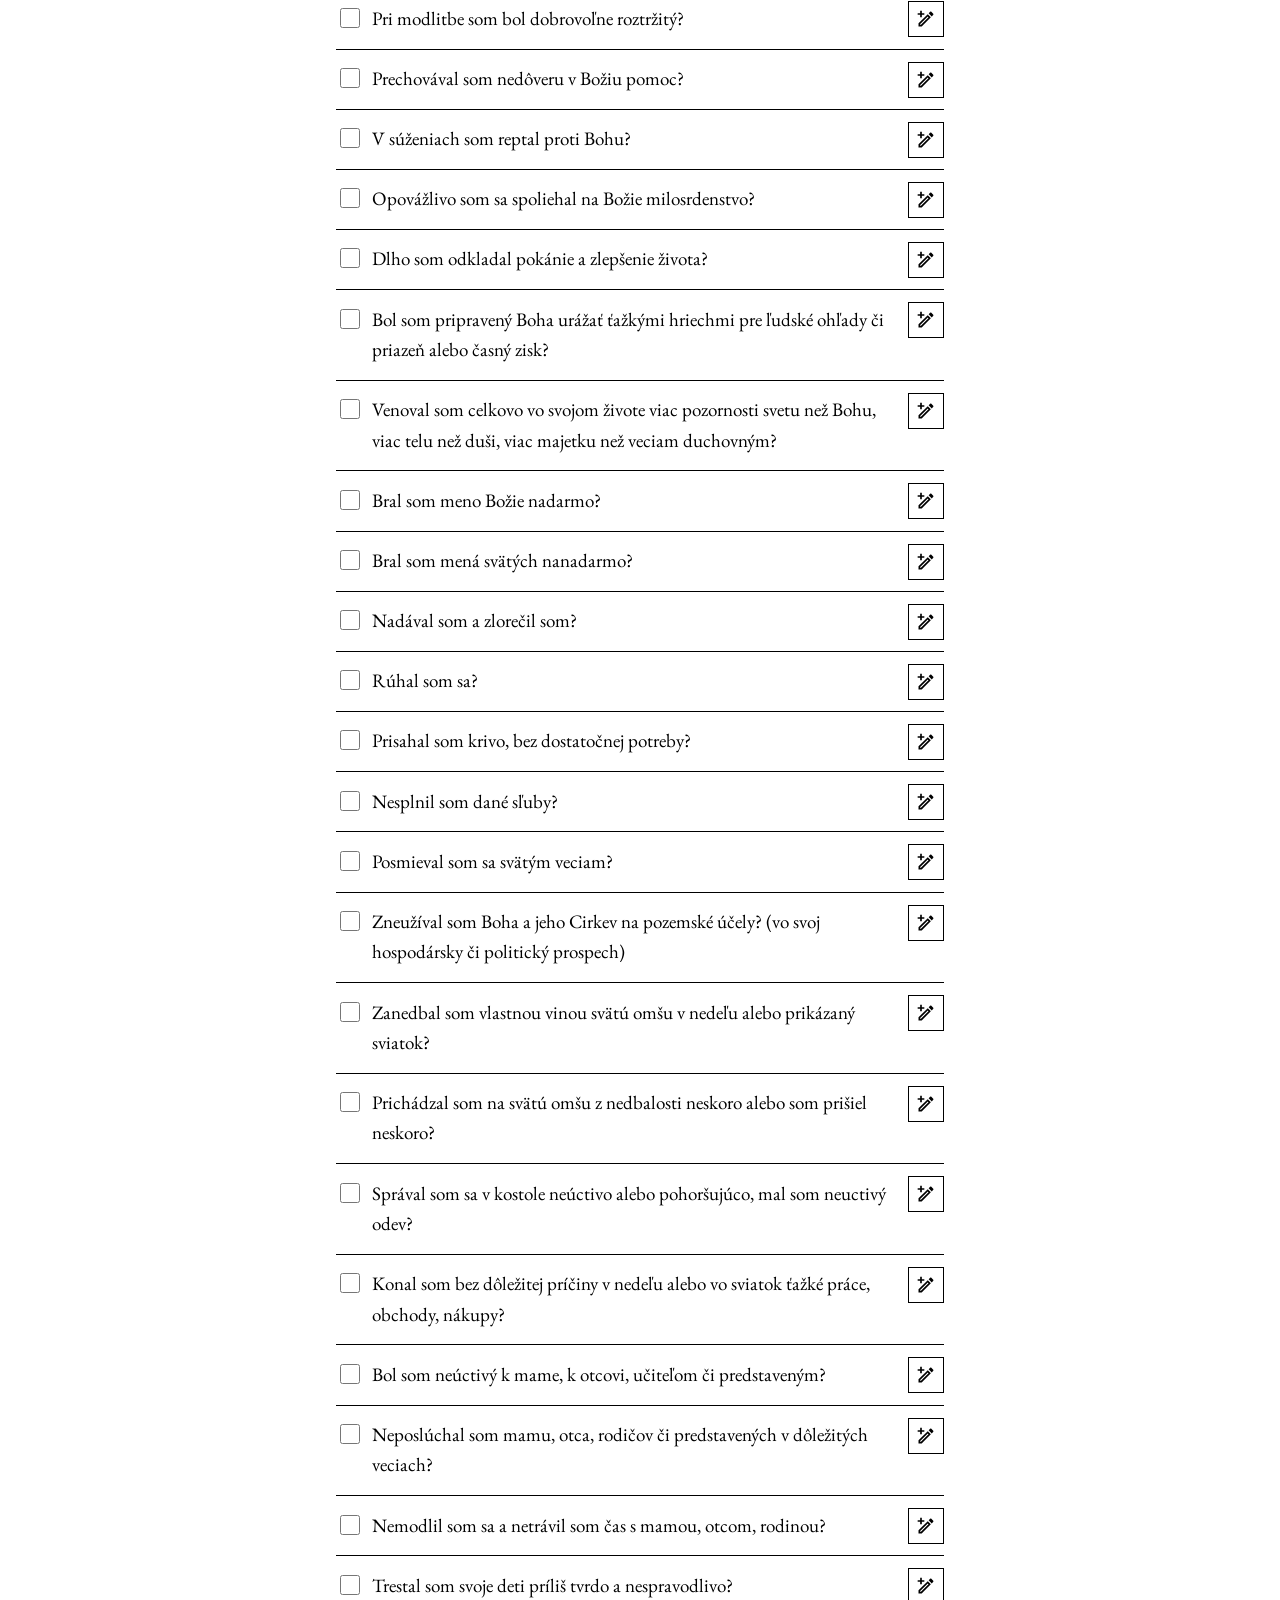
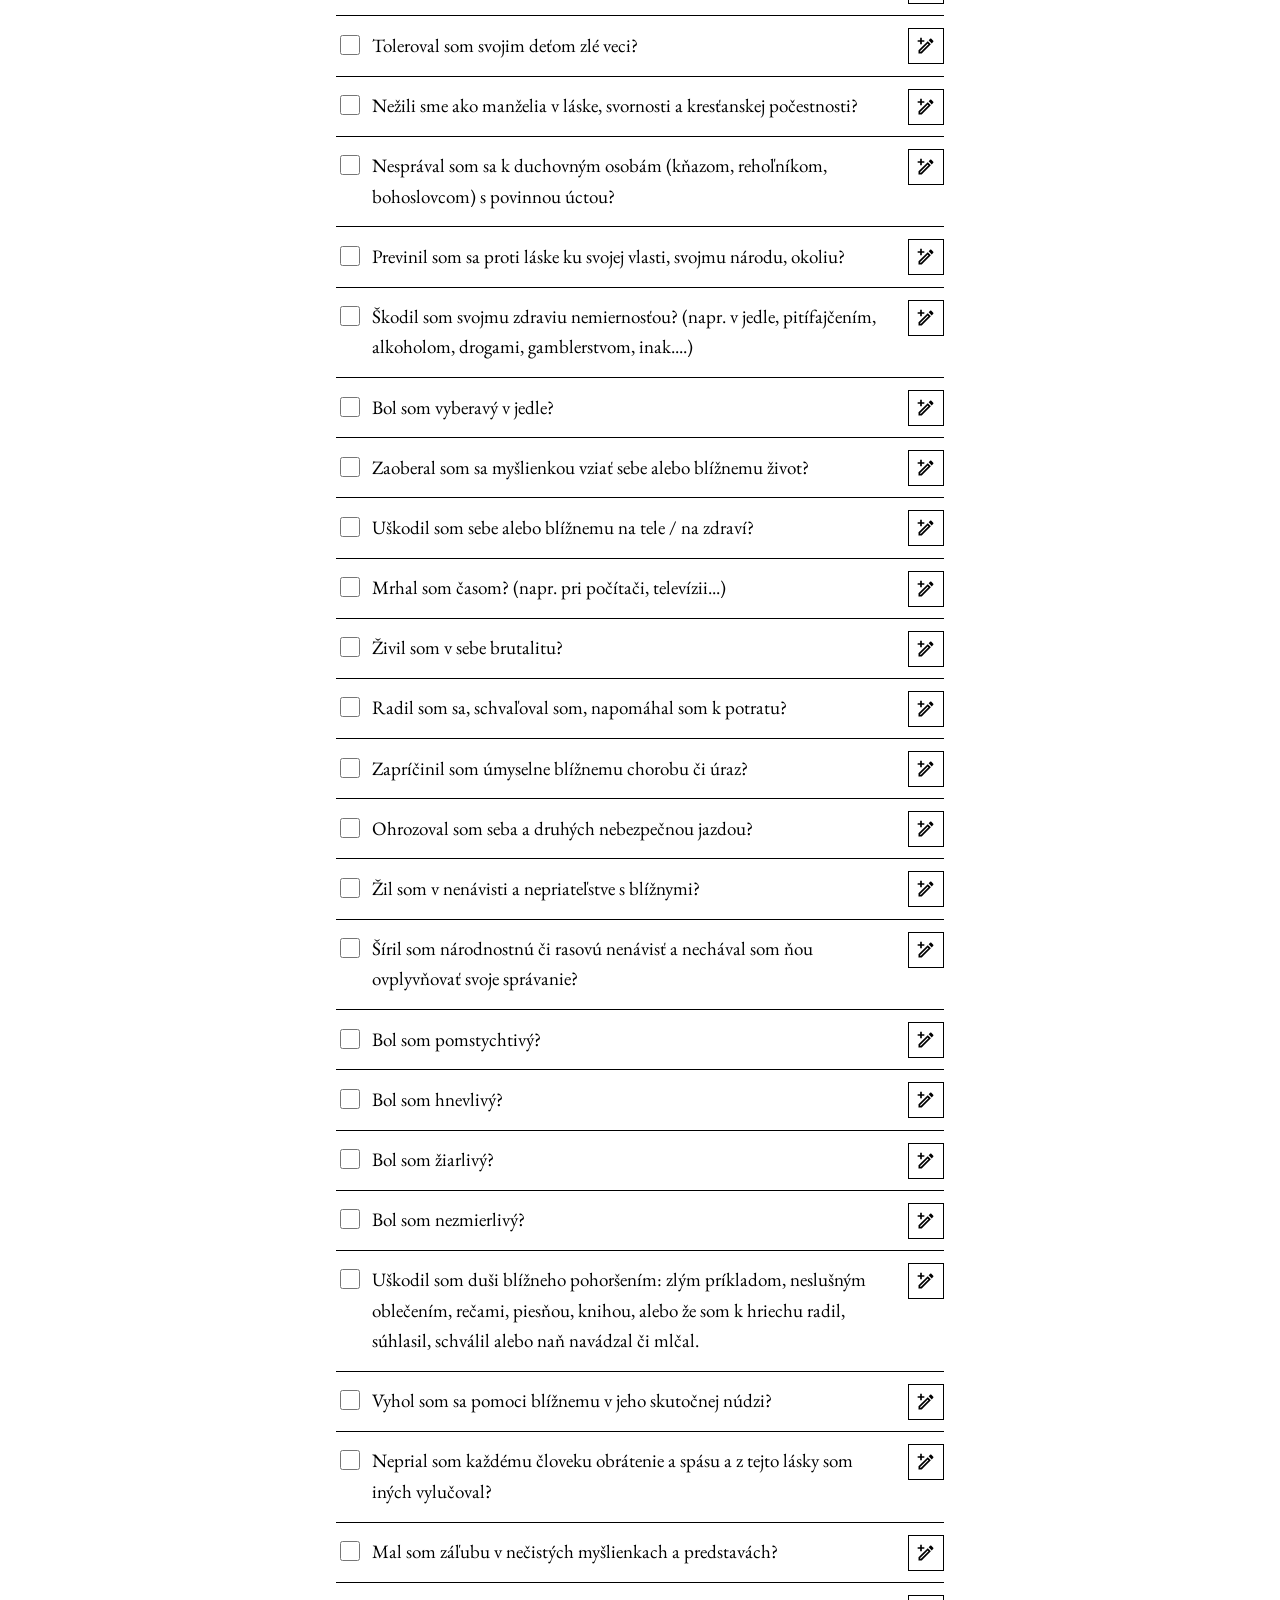
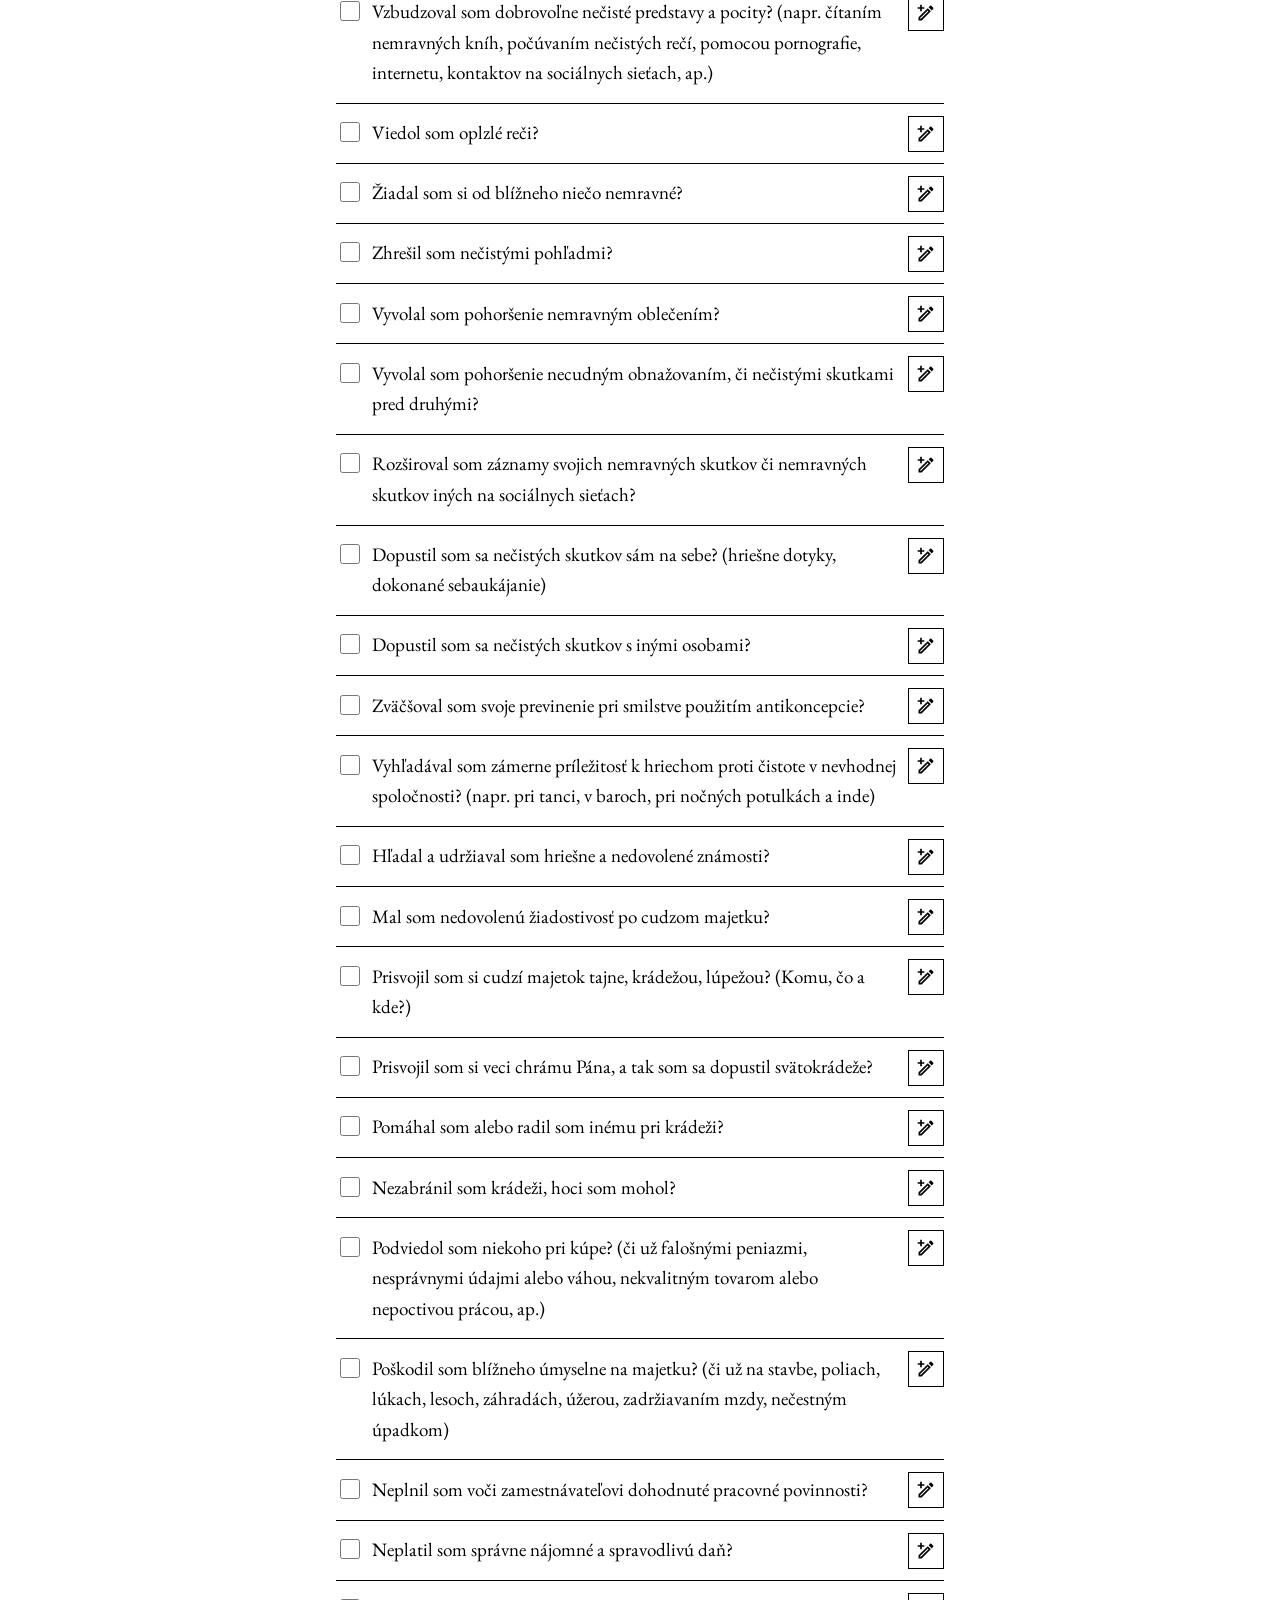
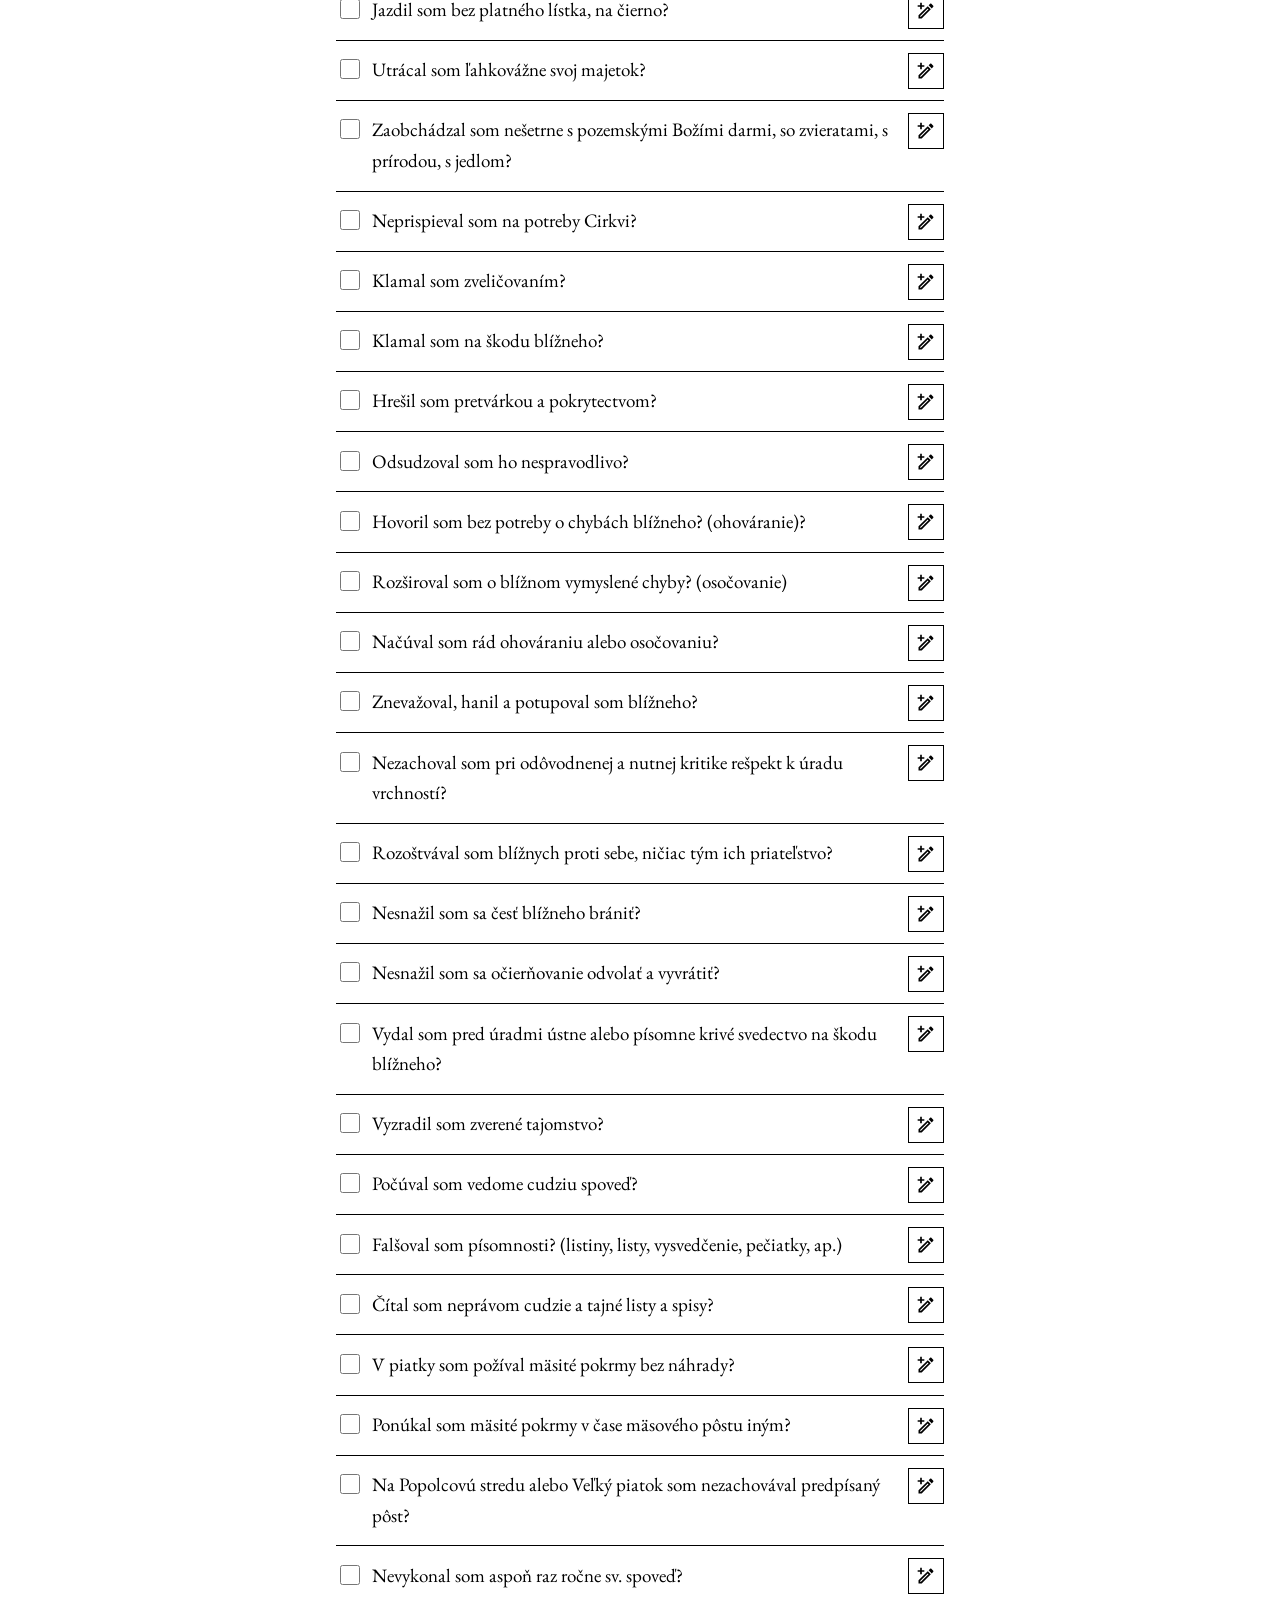
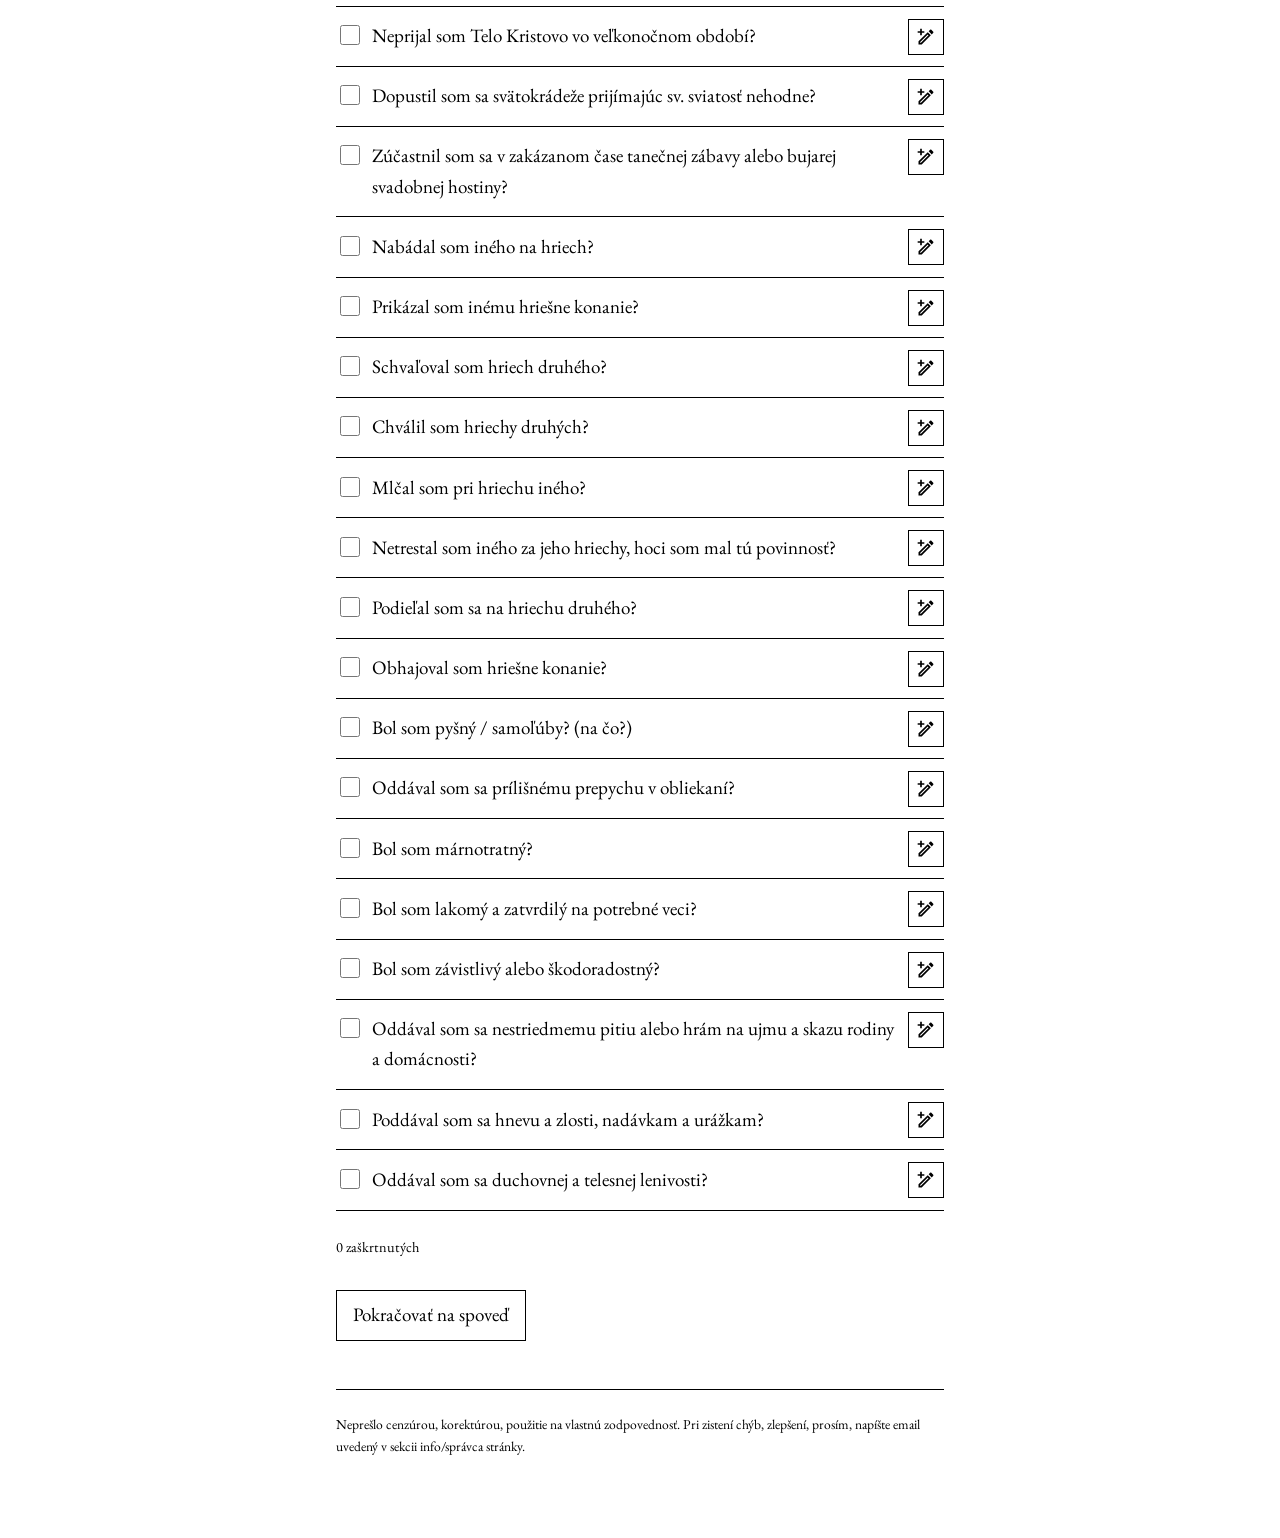
==== commit bd6e7ff7: ""text changes"" ====
--- a/index.html
+++ b/index.html
@@ -26,6 +26,7 @@
 <meta property="og:image:alt" content="Spovedné zrkadlo - spytovanie svedomia pred svätou spoveďou">
 <meta name="twitter:card" content="summary_large_image">
 <link rel="icon" href="src/favicon.svg" type="image/svg+xml">
+<script>try{var t=localStorage.getItem('confession.theme');if(t==='dark'||t==='light')document.documentElement.setAttribute('data-theme',t);}catch(e){}</script>
 <link rel="stylesheet" href="src/style.css">
 <script type="application/ld+json">
 {
@@ -57,7 +58,10 @@
     <div class="wrap">
       <div class="bar">
         <a class="brand" href="index.html" data-i18n="app.name">Examen</a>
-        <select id="lang" aria-label="Language"></select>
+        <div class="bar-tools">
+          <select id="lang" aria-label="Language"></select>
+          <button type="button" id="theme"></button>
+        </div>
       </div>
       <nav>
         <a href="index.html" class="active" data-i18n="nav.index">Spytovanie</a>
--- a/src/style.css
+++ b/src/style.css
@@ -1,4 +1,28 @@
 /* Black & white, minimal. */
+
+/* Two colours, named once. Dark mode swaps the pair and nothing else.
+   No stamp on <html> means "follow the system"; app.js stamps data-theme
+   only when the reader has chosen for themselves. */
+
+:root {
+  color-scheme: light;
+  --bg: #fff;
+  --fg: #000;
+}
+
+@media (prefers-color-scheme: dark) {
+  :root:not([data-theme="light"]) {
+    color-scheme: dark;
+    --bg: #111;
+    --fg: #e8e5de;
+  }
+}
+
+:root[data-theme="dark"] {
+  color-scheme: dark;
+  --bg: #111;
+  --fg: #e8e5de;
+}
 
 /* EB Garamond, self-hosted: no request ever leaves the reader's browser.
    These are Google's variable woff2 files, so one file covers 400-800. */
@@ -45,8 +69,8 @@
 
 body {
   margin: 0;
-  background: #fff;
-  color: #000;
+  background: var(--bg);
+  color: var(--fg);
   font-family: "EB Garamond", Garamond, Georgia, "Times New Roman", serif;
   font-size: 19px;
   line-height: 1.6;
@@ -61,7 +85,7 @@
 /* Header */
 
 header {
-  border-bottom: 2px solid #000;
+  border-bottom: 2px solid var(--fg);
   margin-bottom: 1.5rem;
 }
 
@@ -83,15 +107,45 @@
   letter-spacing: 0.05em;
   text-transform: uppercase;
   text-decoration: none;
-  color: #000;
+  color: var(--fg);
+}
+
+.bar-tools {
+  display: flex;
+  align-items: center;
+  gap: 0.5rem;
+}
+
+#theme {
+  flex: none;
+  width: 2.5rem;
+  min-height: 2.5rem;
+  padding: 0;
+  font: inherit;
+  line-height: 1;
+  color: var(--fg);
+  background: var(--bg);
+  border: 1px solid var(--fg);
+  border-radius: 0;
+  cursor: pointer;
+}
+
+#theme:hover { background: var(--fg); color: var(--bg); }
+
+#theme svg {
+  display: block;
+  width: 1.25rem;
+  height: 1.25rem;
+  margin: 0 auto;
+  fill: currentColor;
 }
 
 select {
   font: inherit;
   font-size: 0.9rem;
-  color: #000;
-  background: #fff;
-  border: 1px solid #000;
+  color: var(--fg);
+  background: var(--bg);
+  border: 1px solid var(--fg);
   border-radius: 0;
   padding: 0.4rem 0.5rem;
   min-height: 2.5rem;
@@ -105,7 +159,7 @@
 }
 
 nav a {
-  color: #000;
+  color: var(--fg);
   text-decoration: none;
   padding: 0.5rem 0;
   min-height: 2.5rem;
@@ -114,8 +168,8 @@
   border-bottom: 2px solid transparent;
 }
 
-nav a:hover { border-bottom-color: #000; }
-nav a.active { border-bottom-color: #000; font-weight: bold; }
+nav a:hover { border-bottom-color: var(--fg); }
+nav a.active { border-bottom-color: var(--fg); font-weight: bold; }
 
 /* Text */
 
@@ -127,16 +181,16 @@
 
 hr {
   border: 0;
-  border-top: 1px solid #000;
+  border-top: 1px solid var(--fg);
   margin: 2rem 0;
 }
 
-a { color: #000; }
+a { color: var(--fg); }
 
 /* Controls */
 
 .controls {
-  border: 1px solid #000;
+  border: 1px solid var(--fg);
   padding: 0.5rem 1rem 1rem;
   margin-bottom: 1.5rem;
 }
@@ -169,9 +223,9 @@
 input[type="date"] {
   font: inherit;
   font-size: 0.9rem;
-  color: #000;
-  background: #fff;
-  border: 1px solid #000;
+  color: var(--fg);
+  background: var(--bg);
+  border: 1px solid var(--fg);
   border-radius: 0;
   padding: 0.4rem 0.5rem;
   min-height: 2.5rem;
@@ -192,10 +246,10 @@
   list-style: none;
   margin: 0;
   padding: 0;
-  border-top: 1px solid #000;
-}
-
-ol.questions li { border-bottom: 1px solid #000; }
+  border-top: 1px solid var(--fg);
+}
+
+ol.questions li { border-bottom: 1px solid var(--fg); }
 
 ol.questions label {
   display: flex;
@@ -210,7 +264,7 @@
   width: 1.25rem;
   height: 1.25rem;
   margin: 0.25rem 0 0;
-  accent-color: #000;
+  accent-color: var(--fg);
   flex: none;
 }
 
@@ -234,9 +288,9 @@
   padding: 0;
   font: inherit;
   line-height: 1;
-  color: #000;
-  background: #fff;
-  border: 1px solid #000;
+  color: var(--fg);
+  background: var(--bg);
+  border: 1px solid var(--fg);
   border-radius: 0;
   cursor: pointer;
 }
@@ -251,11 +305,11 @@
 }
 
 .qnote-toggle:hover,
-.qinfo-toggle:hover { background: #000; color: #fff; }
+.qinfo-toggle:hover { background: var(--fg); color: var(--bg); }
 
 /* Filled means there is a note behind it. */
-.qnote-toggle.has-note { background: #000; color: #fff; }
-.qnote-toggle.has-note:hover { background: #fff; color: #000; }
+.qnote-toggle.has-note { background: var(--fg); color: var(--bg); }
+.qnote-toggle.has-note:hover { background: var(--bg); color: var(--fg); }
 
 .qnote,
 .qinfo {
@@ -272,9 +326,9 @@
   width: 100%;
   font: inherit;
   font-size: 0.9rem;
-  color: #000;
-  background: #fff;
-  border: 1px solid #000;
+  color: var(--fg);
+  background: var(--bg);
+  border: 1px solid var(--fg);
   border-radius: 0;
   padding: 0.4rem 0.5rem;
   resize: vertical;
@@ -292,16 +346,16 @@
 
 button {
   font: inherit;
-  color: #000;
-  background: #fff;
-  border: 1px solid #000;
+  color: var(--fg);
+  background: var(--bg);
+  border: 1px solid var(--fg);
   border-radius: 0;
   padding: 0.6rem 1rem;
   min-height: 2.75rem;
   cursor: pointer;
 }
 
-button:hover { background: #000; color: #fff; }
+button:hover { background: var(--fg); color: var(--bg); }
 
 .count { font-size: 0.9rem; }
 
@@ -309,7 +363,7 @@
 
 /* Bold is what you say out loud in the confessional. */
 .formula {
-  border-left: 2px solid #000;
+  border-left: 2px solid var(--fg);
   padding-left: 1rem;
   margin: 1.5rem 0;
   font-weight: bold;
@@ -333,13 +387,13 @@
 
 .go-link {
   display: inline-block;
-  border: 1px solid #000;
+  border: 1px solid var(--fg);
   padding: 0.6rem 1rem;
   min-height: 2.75rem;
   text-decoration: none;
 }
 
-.go-link:hover { background: #000; color: #fff; }
+.go-link:hover { background: var(--fg); color: var(--bg); }
 
 /* Plates (the engravings) */
 
@@ -416,7 +470,7 @@
 }
 
 footer {
-  border-top: 1px solid #000;
+  border-top: 1px solid var(--fg);
   margin-top: 3rem;
   padding-top: 1rem;
   font-size: 0.85rem;
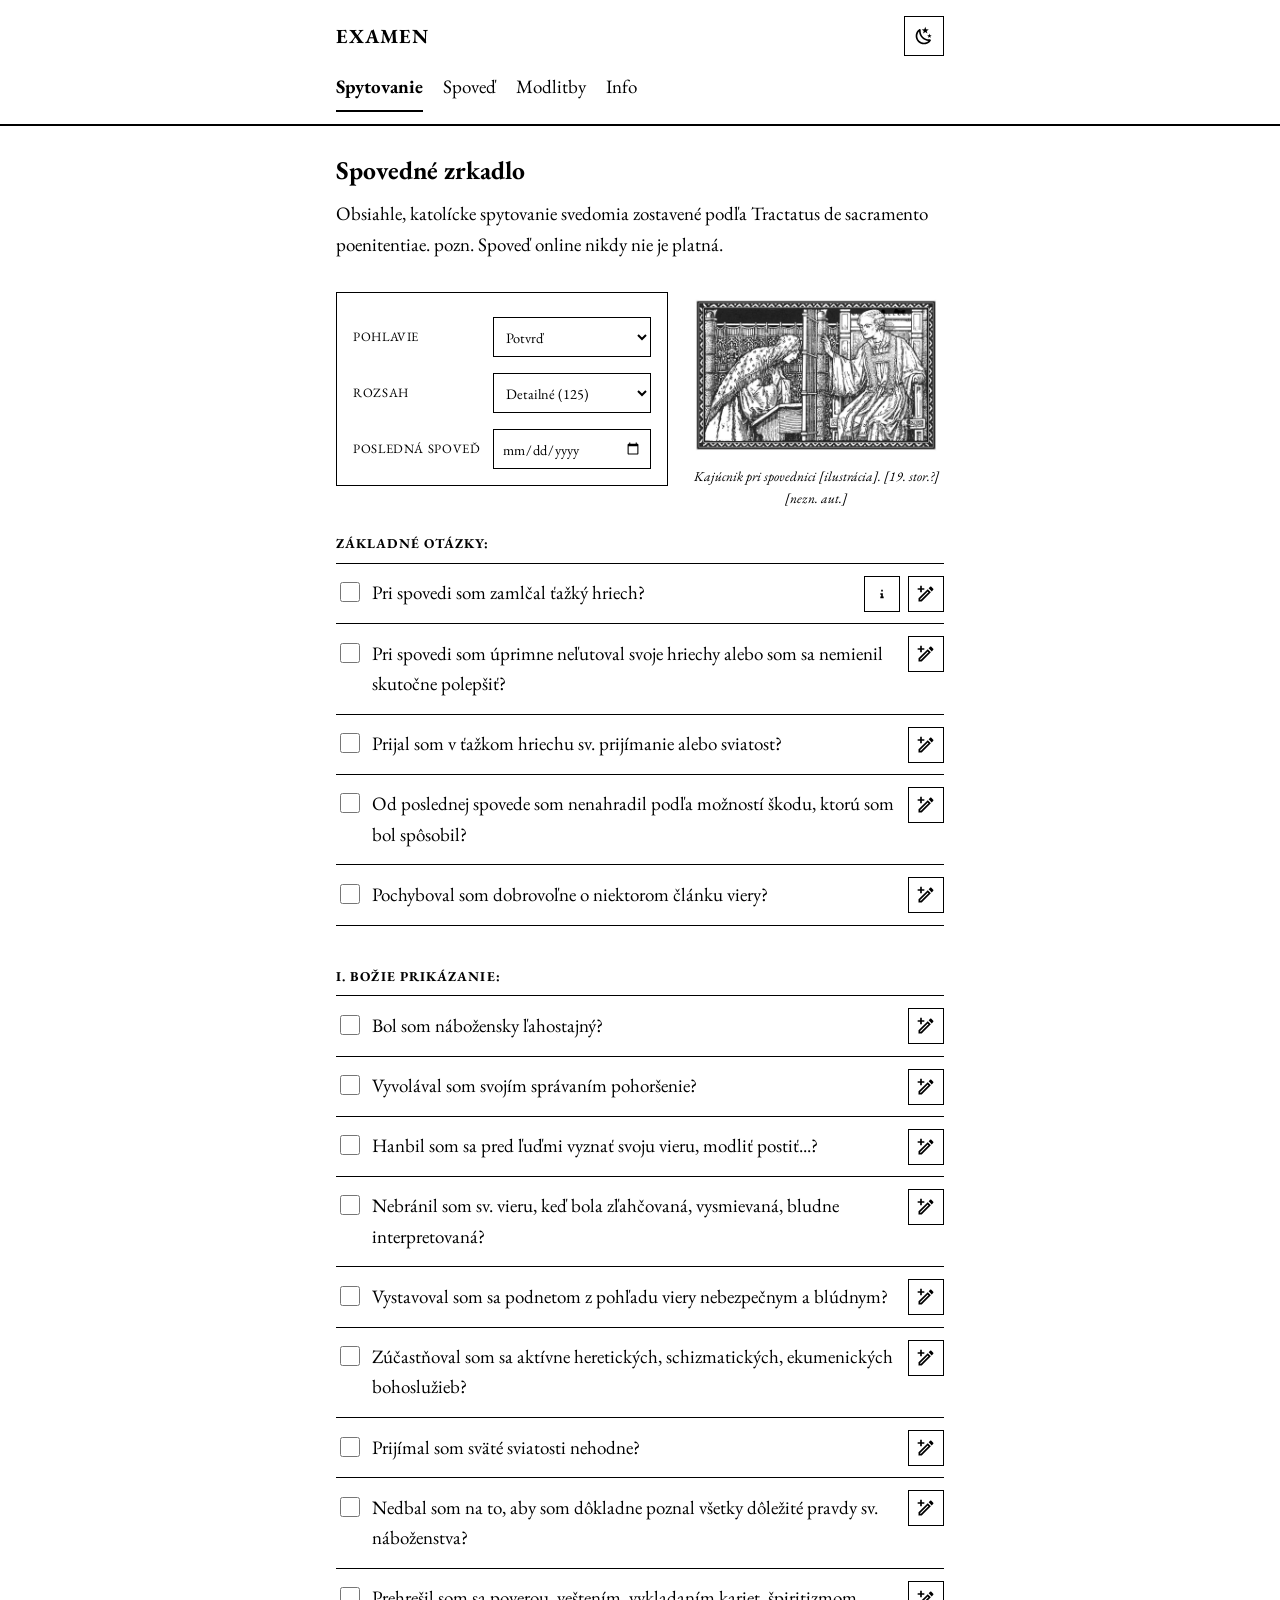
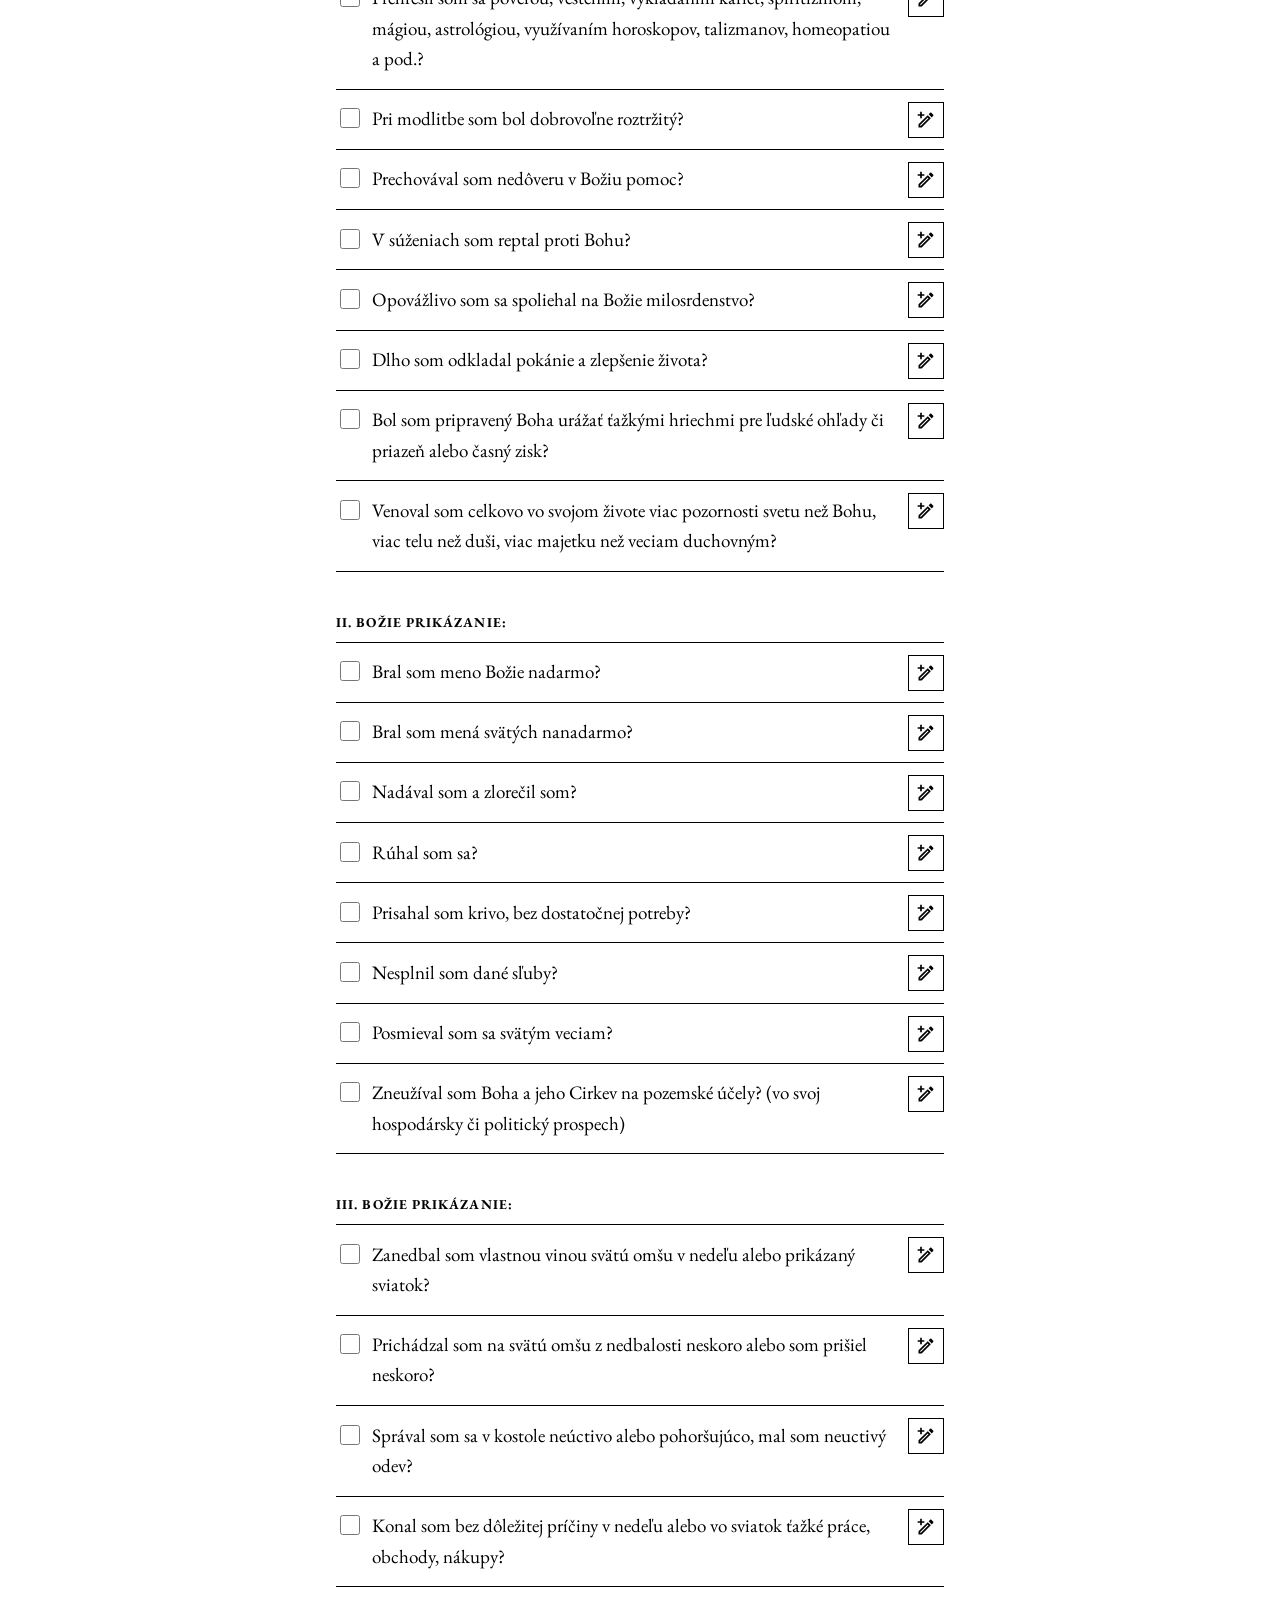
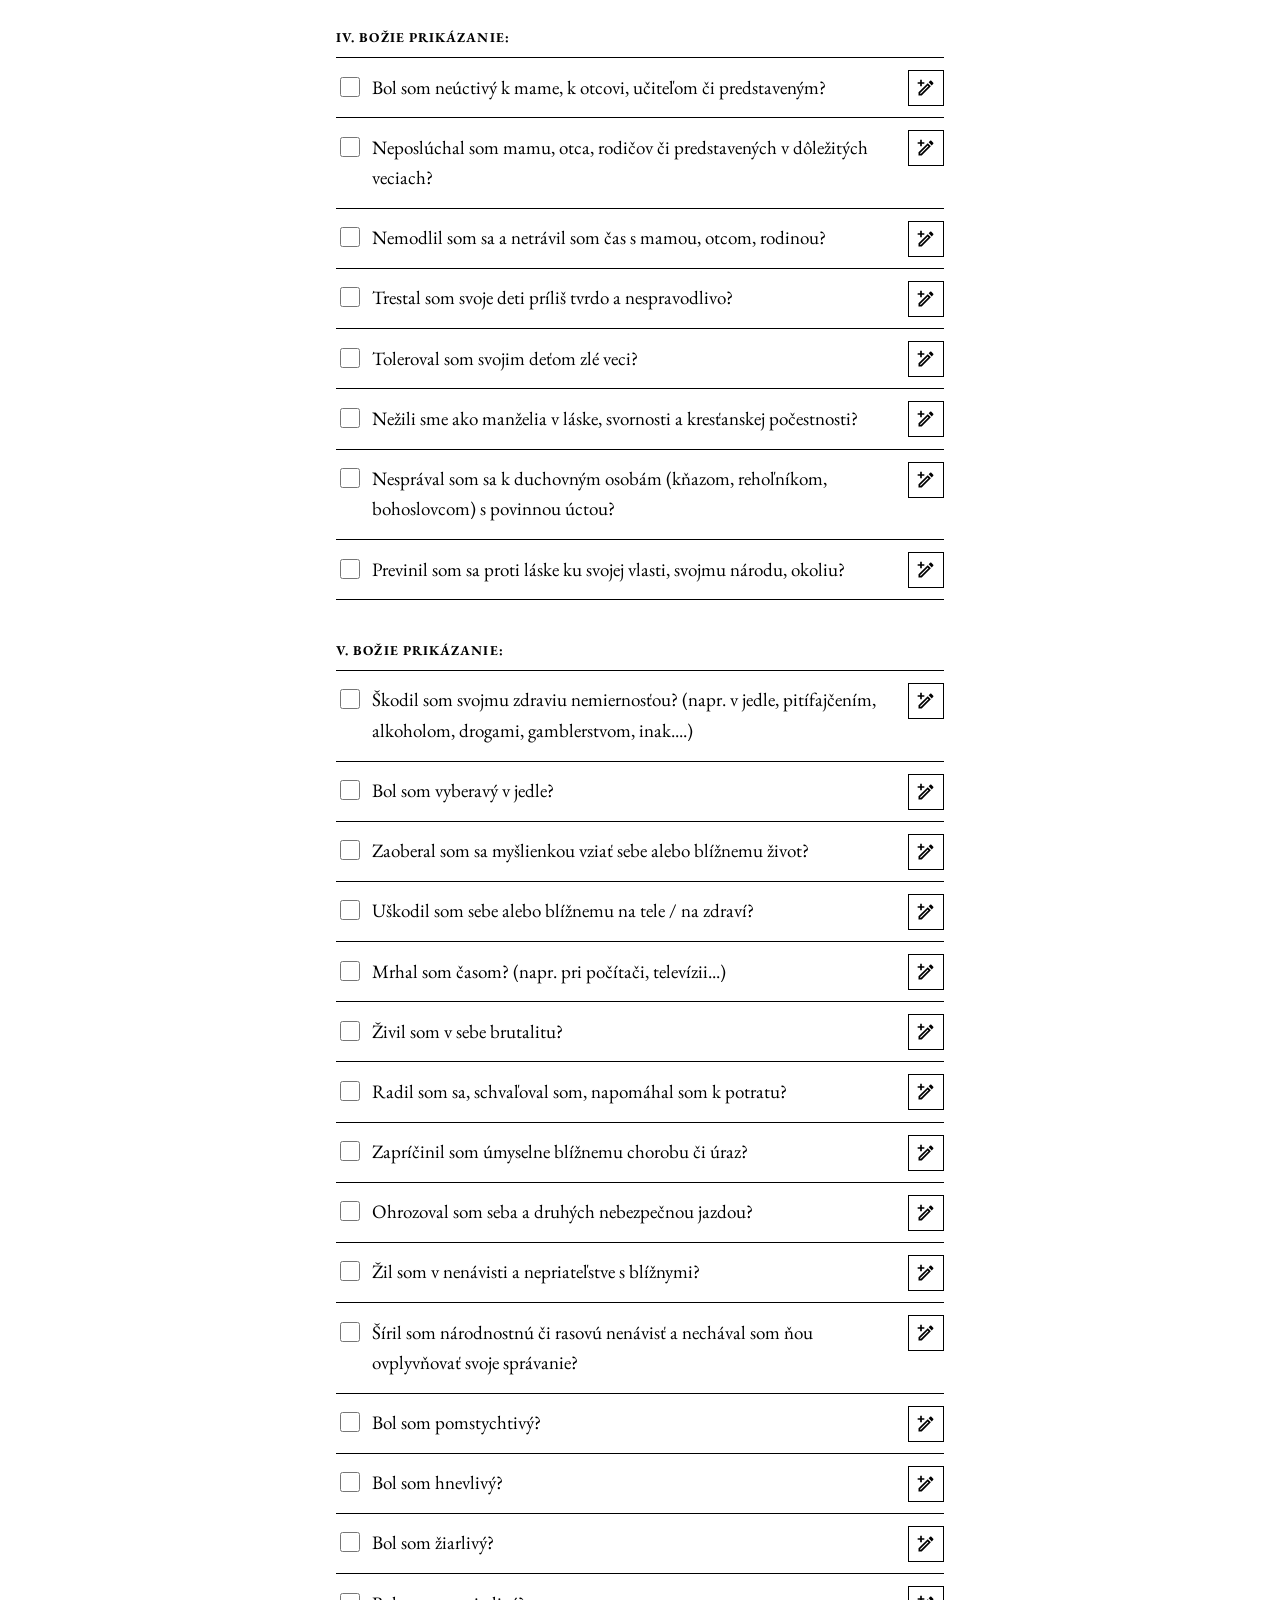
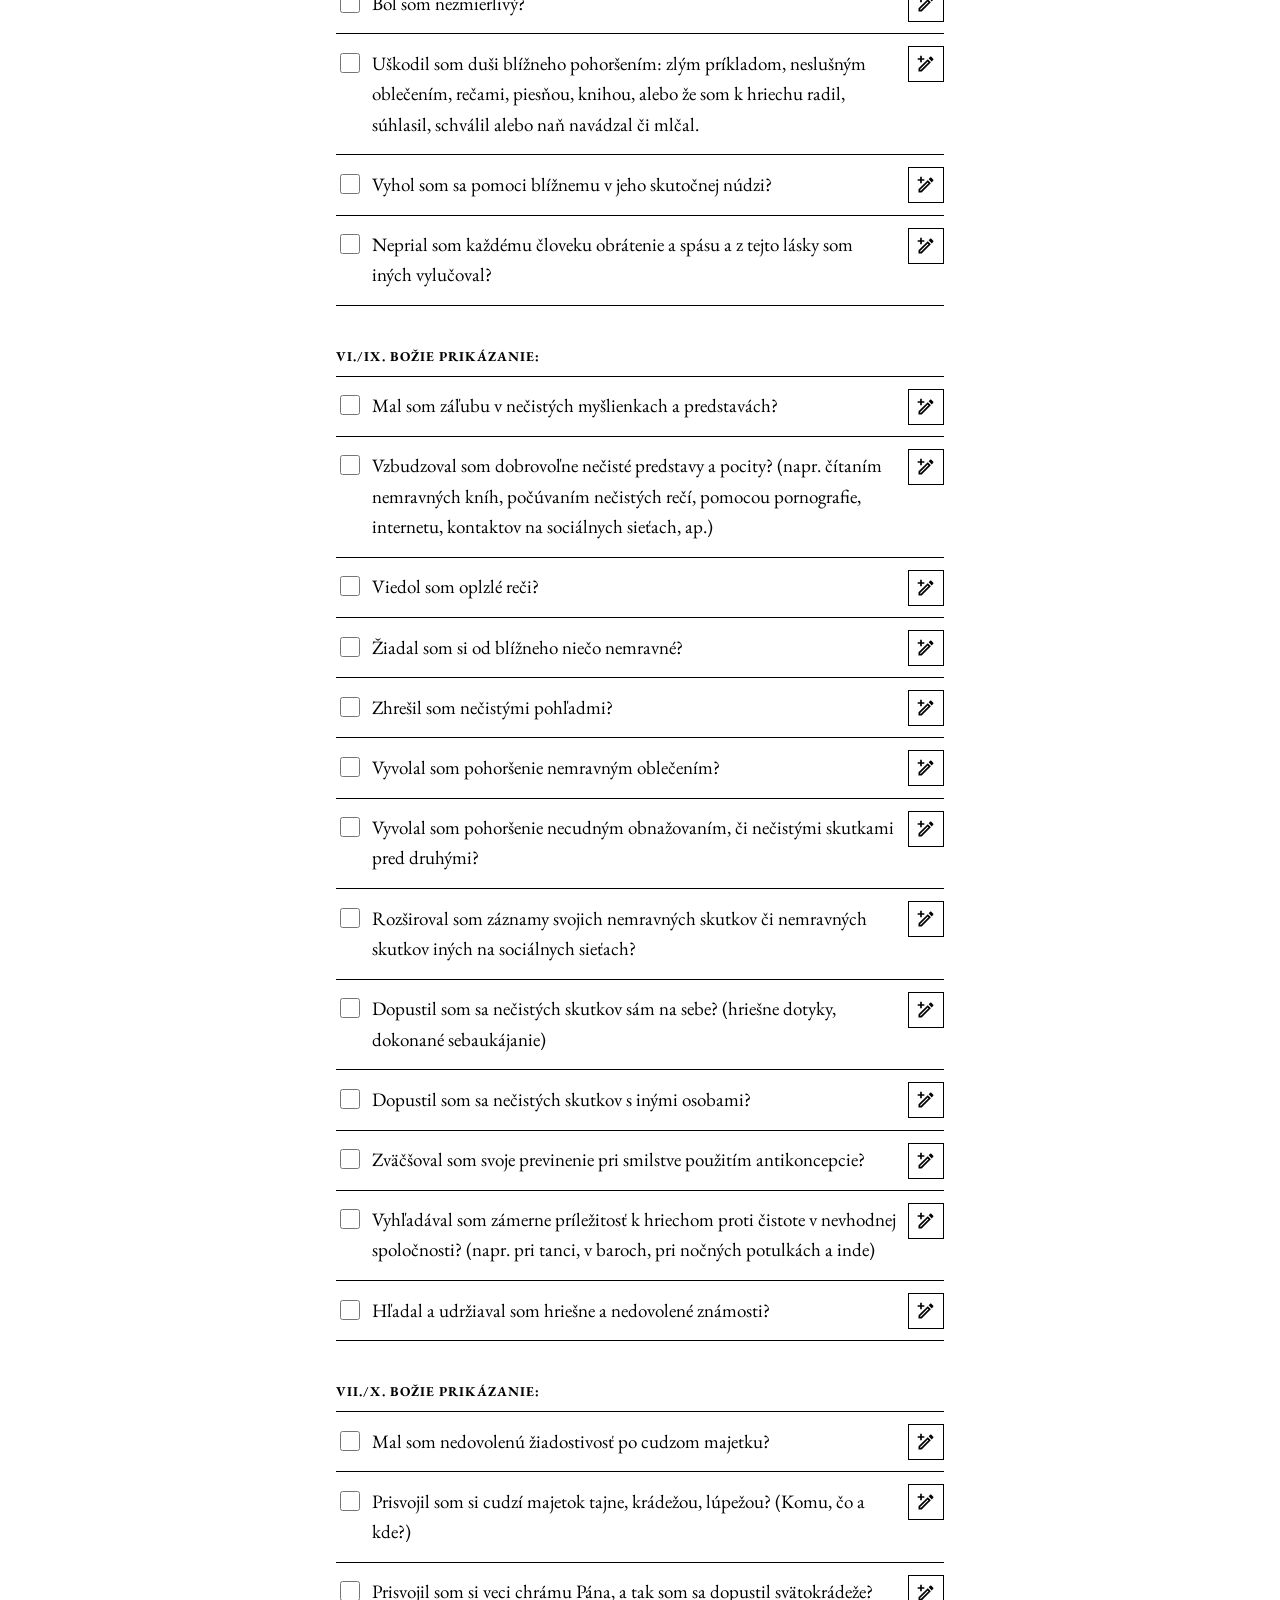
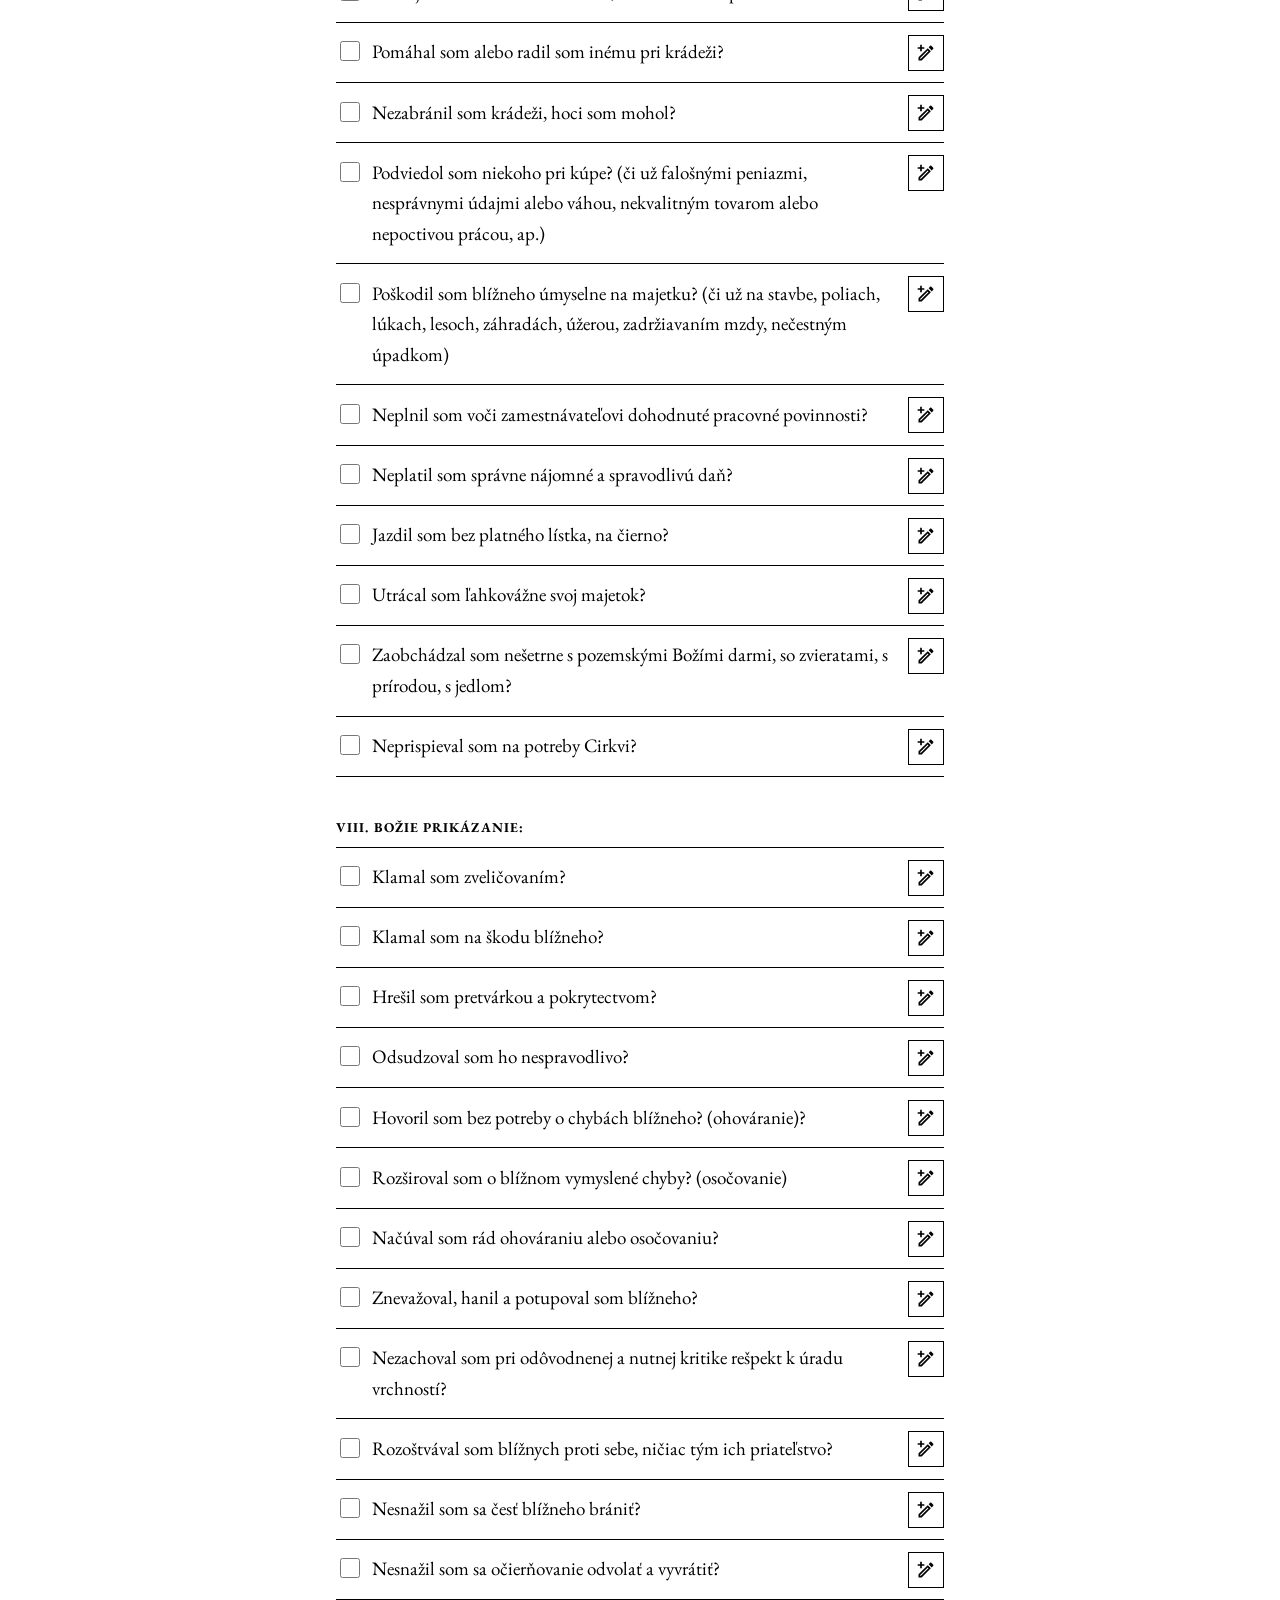
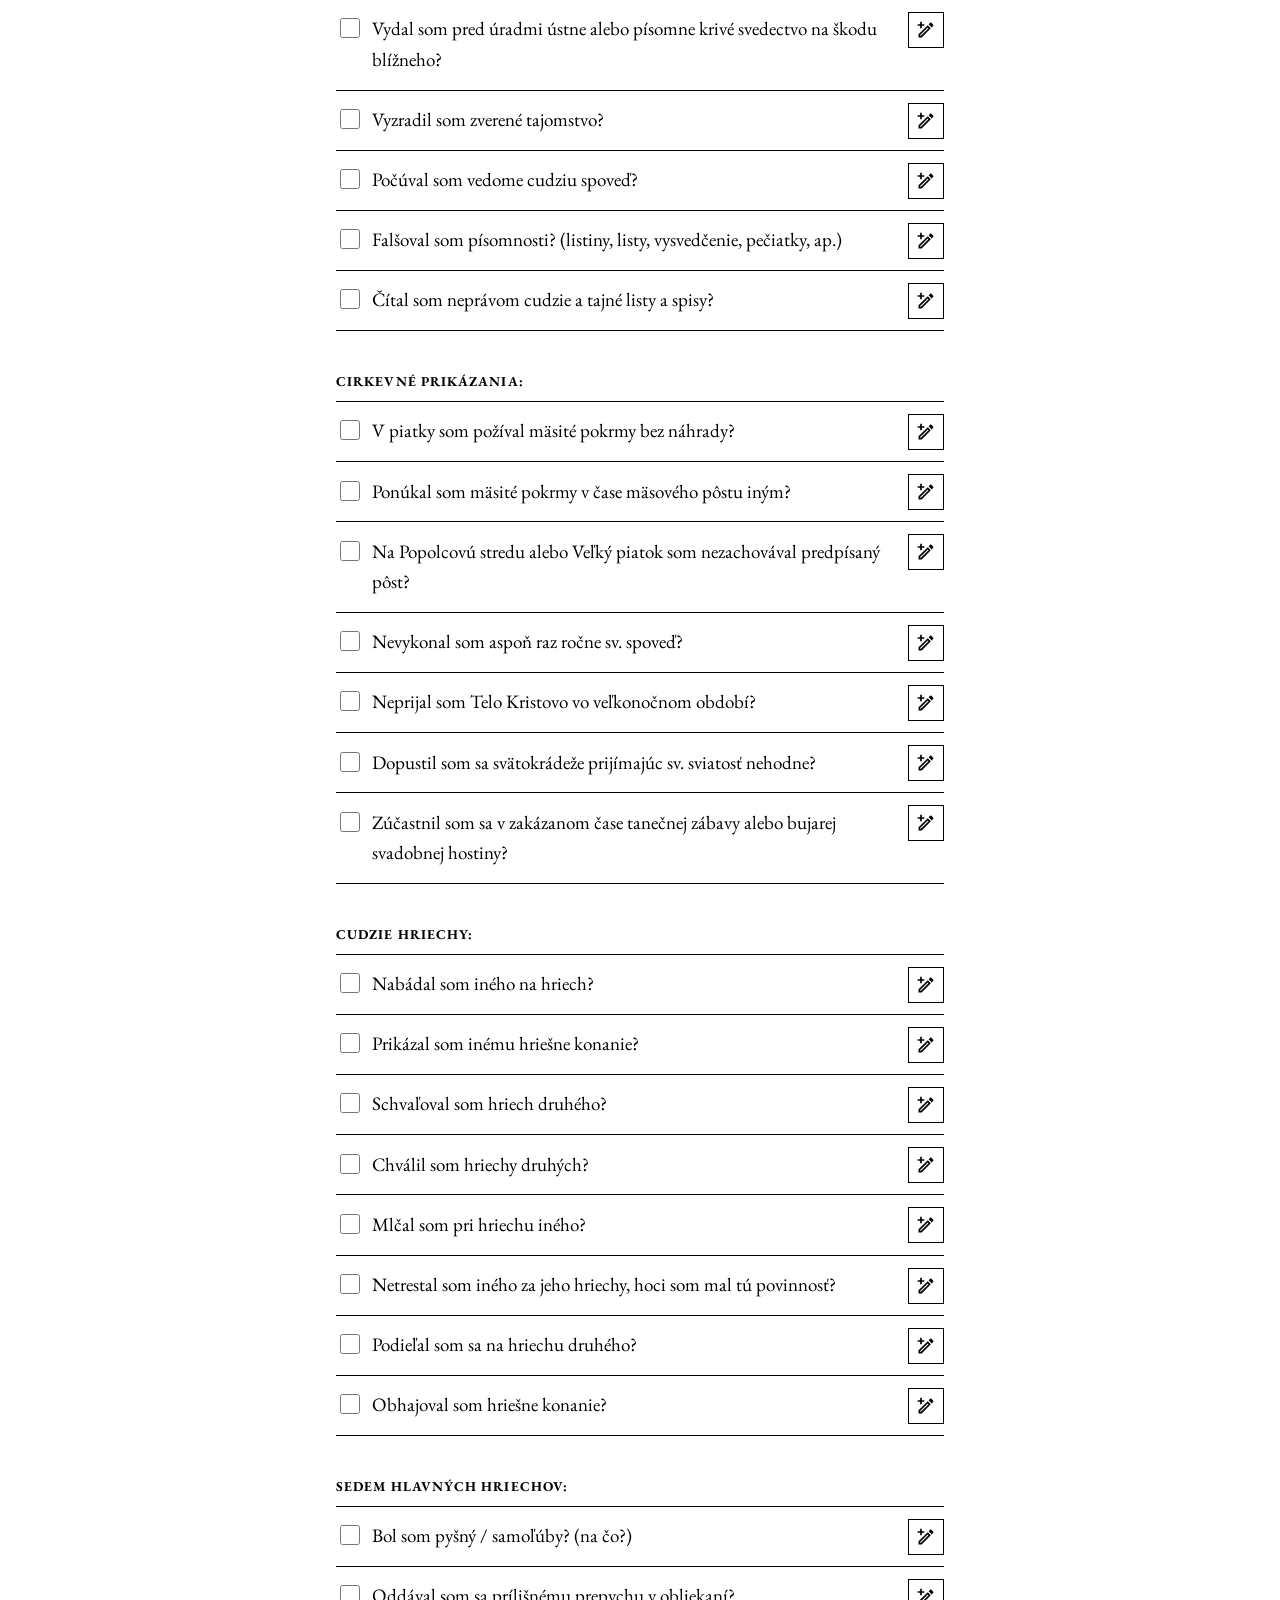
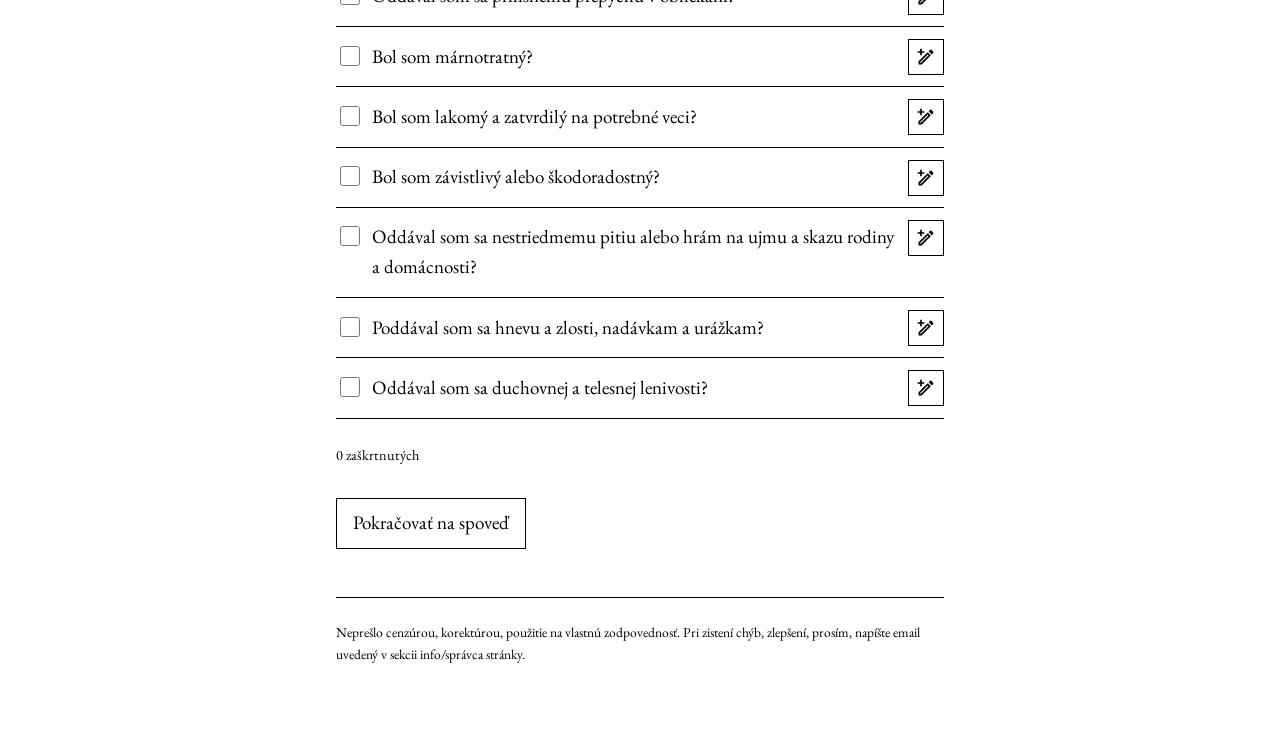
==== commit d720f0d9: "removal of language packs and adding descritpions, changing font size" ====
--- a/index.html
+++ b/index.html
@@ -9,8 +9,6 @@
 <meta name="robots" content="index, follow, max-snippet:-1, max-image-preview:large">
 <link rel="canonical" href="https://spovednezrkadlo.sk/">
 <link rel="alternate" hreflang="sk" href="https://spovednezrkadlo.sk/">
-<link rel="alternate" hreflang="en" href="https://spovednezrkadlo.sk/?lang=en">
-<link rel="alternate" hreflang="de" href="https://spovednezrkadlo.sk/?lang=de">
 <link rel="alternate" hreflang="x-default" href="https://spovednezrkadlo.sk/">
 <meta property="og:type" content="website">
 <meta property="og:site_name" content="Examen">
@@ -40,7 +38,7 @@
   "applicationCategory": "LifestyleApplication",
   "operatingSystem": "Any (web browser)",
   "browserRequirements": "Requires JavaScript",
-  "inLanguage": ["sk", "en", "de"],
+  "inLanguage": "sk",
   "isAccessibleForFree": true,
   "isFamilyFriendly": true,
   "offers": { "@type": "Offer", "price": "0", "priceCurrency": "EUR" },
@@ -59,7 +57,7 @@
       <div class="bar">
         <a class="brand" href="index.html" data-i18n="app.name">Examen</a>
         <div class="bar-tools">
-          <select id="lang" aria-label="Language"></select>
+          <select id="lang" aria-label="Language" hidden></select>
           <button type="button" id="theme"></button>
         </div>
       </div>
--- a/src/style.css
+++ b/src/style.css
@@ -132,13 +132,30 @@
 
 #theme:hover { background: var(--fg); color: var(--bg); }
 
-#theme svg {
+/* Material Design Icons, served from src/icons. They are used as masks and
+   painted with currentColor, so every icon inverts with its button. */
+#theme::before,
+.qnote-toggle::before,
+.qinfo-toggle::before {
+  content: "";
   display: block;
   width: 1.25rem;
   height: 1.25rem;
   margin: 0 auto;
-  fill: currentColor;
-}
+  background: currentColor;
+  -webkit-mask: var(--icon) center / contain no-repeat;
+  mask: var(--icon) center / contain no-repeat;
+}
+
+/* The theme button shows where the switch leads, not where you are. */
+#theme { --icon: url(icons/weather-night.svg); }
+
+@media (prefers-color-scheme: dark) {
+  :root:not([data-theme="light"]) #theme { --icon: url(icons/weather-sunny.svg); }
+}
+
+:root[data-theme="dark"] #theme { --icon: url(icons/weather-sunny.svg); }
+:root[data-theme="light"] #theme { --icon: url(icons/weather-night.svg); }
 
 select {
   font: inherit;
@@ -170,6 +187,43 @@
 
 nav a:hover { border-bottom-color: var(--fg); }
 nav a.active { border-bottom-color: var(--fg); font-weight: bold; }
+
+.head-row {
+  display: flex;
+  align-items: flex-start;
+  gap: 0.75rem;
+}
+
+.head-row h1 { flex: 1; }
+
+#print {
+  flex: none;
+  width: 2.5rem;
+  min-height: 2.5rem;
+  margin-top: 1.5rem;        /* sits on the heading's first line */
+  padding: 0;
+  font: inherit;
+  line-height: 1;
+  color: var(--fg);
+  background: var(--bg);
+  border: 1px solid var(--fg);
+  border-radius: 0;
+  cursor: pointer;
+  --icon: url(icons/printer.svg);
+}
+
+#print:hover { background: var(--fg); color: var(--bg); }
+
+#print::before {
+  content: "";
+  display: block;
+  width: 1.25rem;
+  height: 1.25rem;
+  margin: 0 auto;
+  background: currentColor;
+  -webkit-mask: var(--icon) center / contain no-repeat;
+  mask: var(--icon) center / contain no-repeat;
+}
 
 /* Text */
 
@@ -295,14 +349,11 @@
   cursor: pointer;
 }
 
-.qnote-toggle svg,
-.qinfo-toggle svg {
-  display: block;
-  width: 1.25rem;
-  height: 1.25rem;
-  margin: 0 auto;
-  fill: currentColor;
-}
+/* The open/closed pair comes straight off aria-expanded, so the script
+   never has to swap an icon. */
+.qinfo-toggle { --icon: url(icons/information-slab-symbol.svg); }
+.qnote-toggle { --icon: url(icons/pencil-plus-outline.svg); }
+.qnote-toggle[aria-expanded="true"] { --icon: url(icons/pencil-minus-outline.svg); }
 
 .qnote-toggle:hover,
 .qinfo-toggle:hover { background: var(--fg); color: var(--bg); }
@@ -318,12 +369,14 @@
 
 /* The explanation is read, not written in: set apart from the question. */
 .qinfo {
-  font-size: 0.9rem;
+  font-size: 1rem;
   font-style: italic;
 }
 
 .qnote-input {
   width: 100%;
+  max-width: 100%;
+  max-height: 9rem;          /* resize: vertical can't drag it off the page */
   font: inherit;
   font-size: 0.9rem;
   color: var(--fg);
@@ -332,6 +385,7 @@
   border-radius: 0;
   padding: 0.4rem 0.5rem;
   resize: vertical;
+  overflow-wrap: anywhere;   /* an unbroken string wraps instead of overflowing */
 }
 
 /* Buttons */
@@ -381,6 +435,7 @@
   margin-top: 0.2rem;
   font-weight: normal;
   font-style: italic;
+  overflow-wrap: anywhere;
 }
 
 .go { margin: 2rem 0; }
@@ -487,3 +542,77 @@
   .with-plate > .plate { flex-basis: 100%; }
   body[data-page="index"] .with-plate .plate img { max-width: 100%; }
 }
+
+/* ---------- print ----------
+
+   The confession page is meant to be carried into the confessional, so paper
+   gets only what is read there: the formula, the sins, the act of contrition.
+   Nothing here touches the screen layout. */
+
+@page {
+  margin: 18mm 16mm;
+}
+
+@media print {
+  /* Ink is black on white whatever theme the screen was showing. */
+  :root,
+  :root[data-theme="dark"],
+  :root[data-theme="light"] {
+    color-scheme: light;
+    --bg: #fff;
+    --fg: #000;
+  }
+
+  body {
+    font-size: 11pt;
+    line-height: 1.45;
+    padding: 0;
+    orphans: 2;
+    widows: 2;
+  }
+
+  .wrap { max-width: none; margin: 0; padding: 0; }
+
+  /* Screen furniture, navigation and anything that only works by clicking. */
+  header,
+  .lead,
+  #error,
+  .actions,
+  .go,
+  .plate,
+  .head-row #print,
+  footer,
+  noscript { display: none !important; }
+
+  h1 {
+    font-size: 15pt;
+    margin: 0 0 1.25rem;
+    padding-bottom: 0.4rem;
+    border-bottom: 1px solid var(--fg);
+  }
+
+  /* The date of the last confession belongs on the sheet; it is read aloud. */
+  #since {
+    margin: 0 0 1rem;
+    font-size: 9.5pt;
+    font-style: italic;
+  }
+
+  .formula {
+    border-left: 1px solid var(--fg);
+    padding-left: 0.7rem;
+    margin: 1rem 0;
+    break-inside: avoid;
+  }
+
+  ol.sins { margin: 1rem 0 1.25rem; }
+
+  /* A sin and its note must not be split across two pages. */
+  ol.sins li {
+    margin-bottom: 0.35rem;
+    break-inside: avoid;
+  }
+
+  .prayer { break-inside: avoid; }
+  .prayer h2 { font-size: 12pt; margin: 1.5rem 0 0.4rem; }
+}
